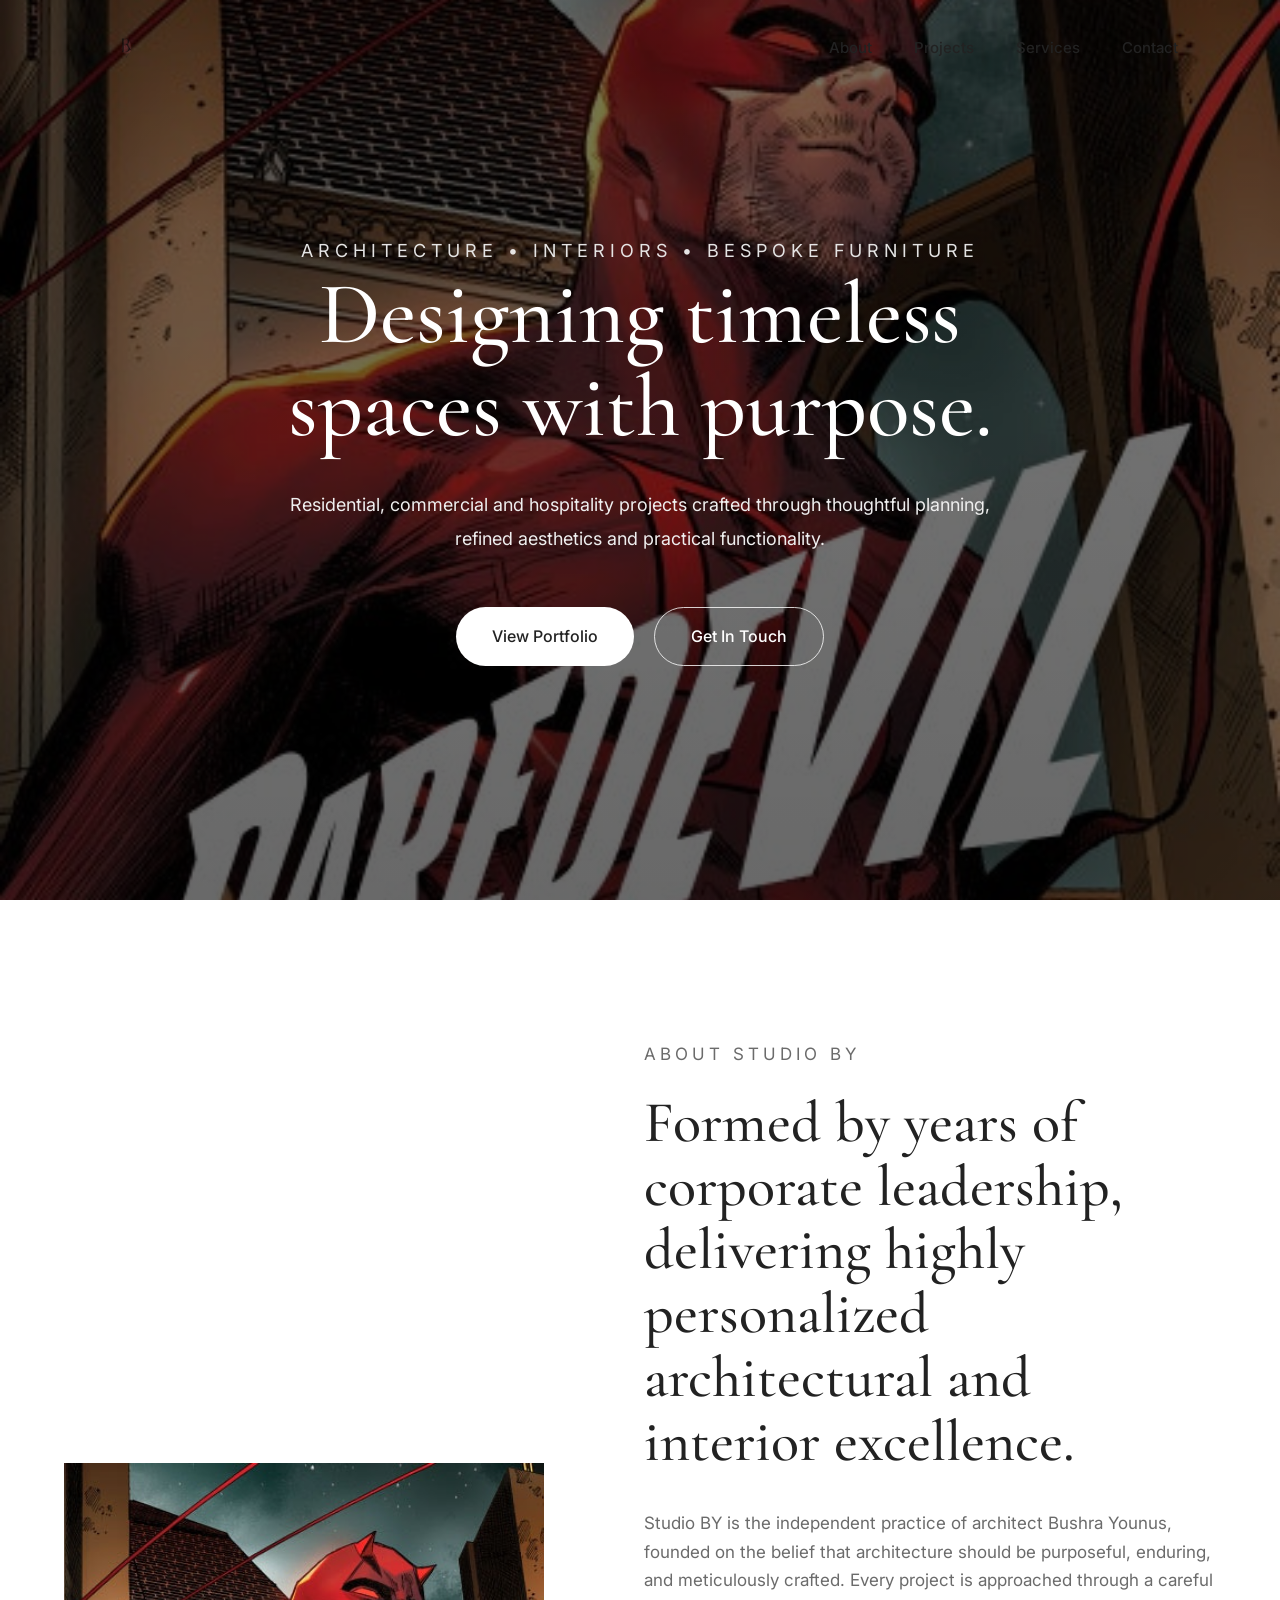
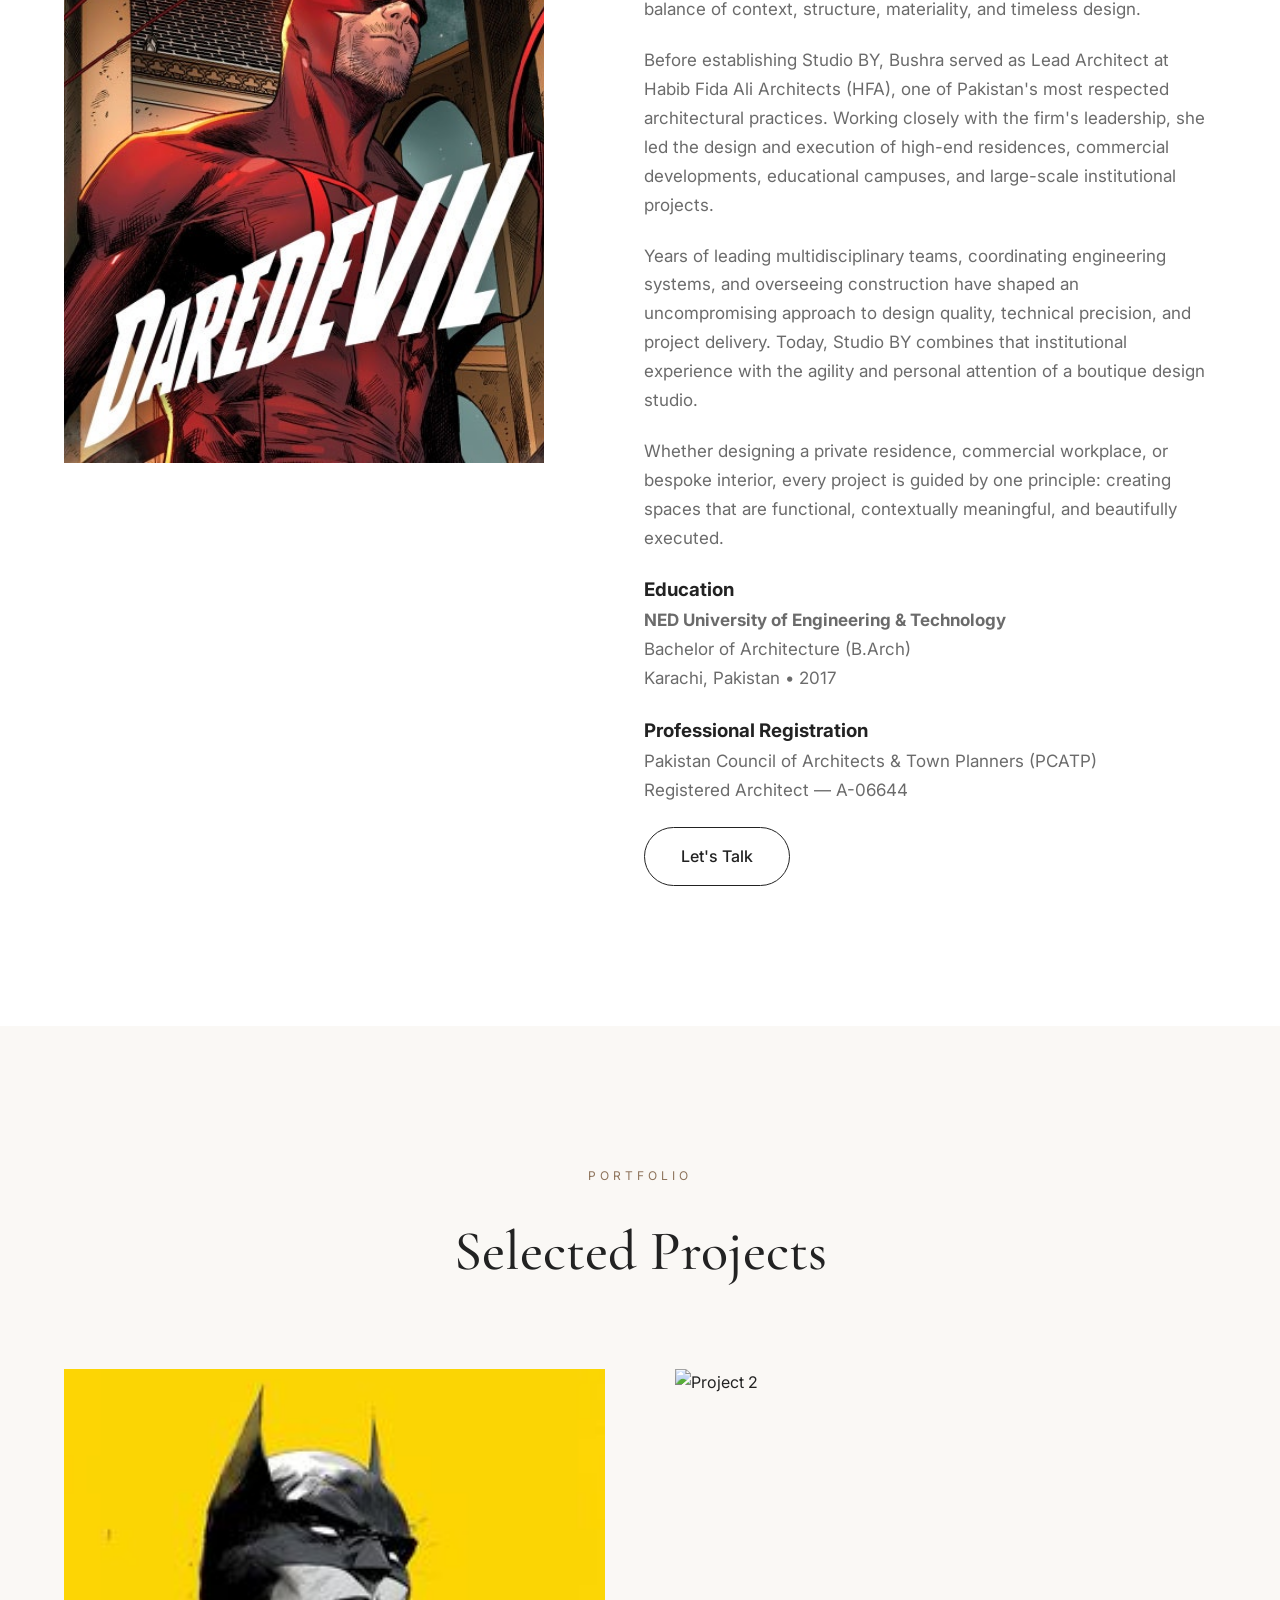
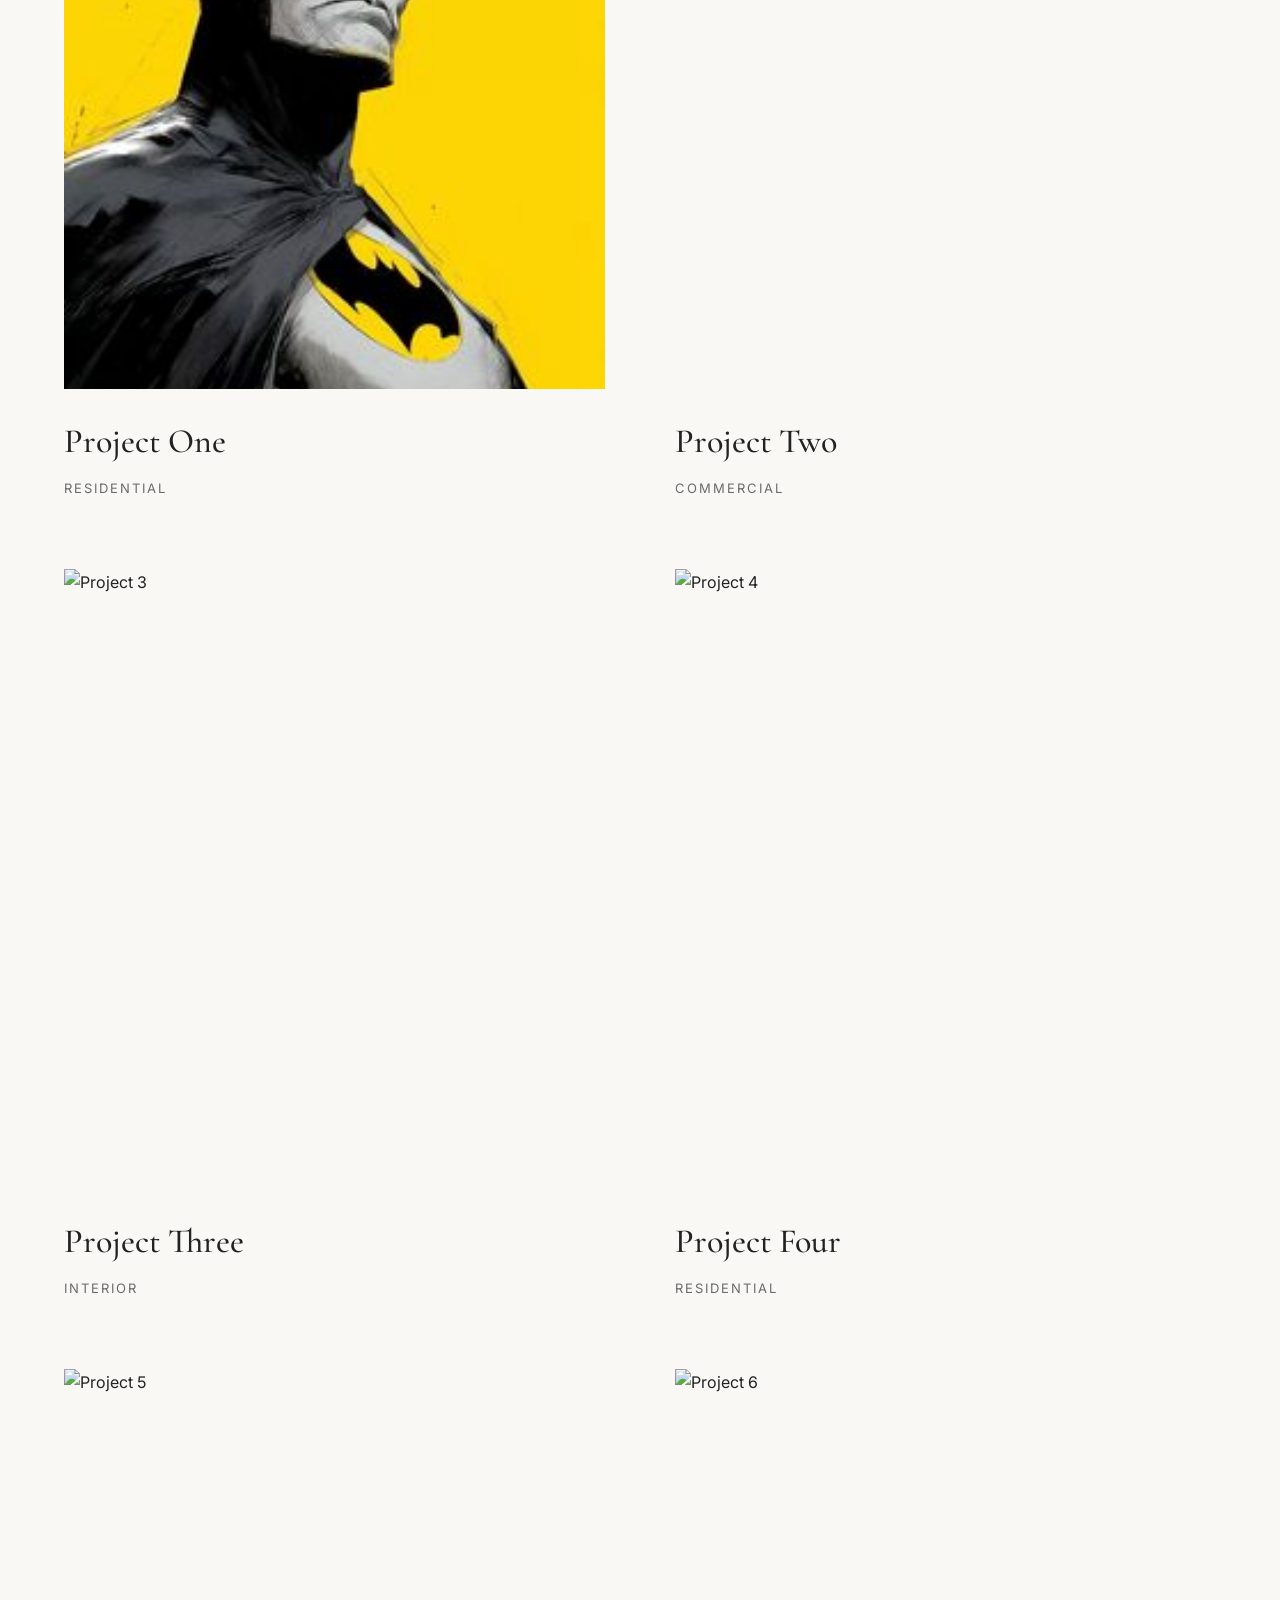
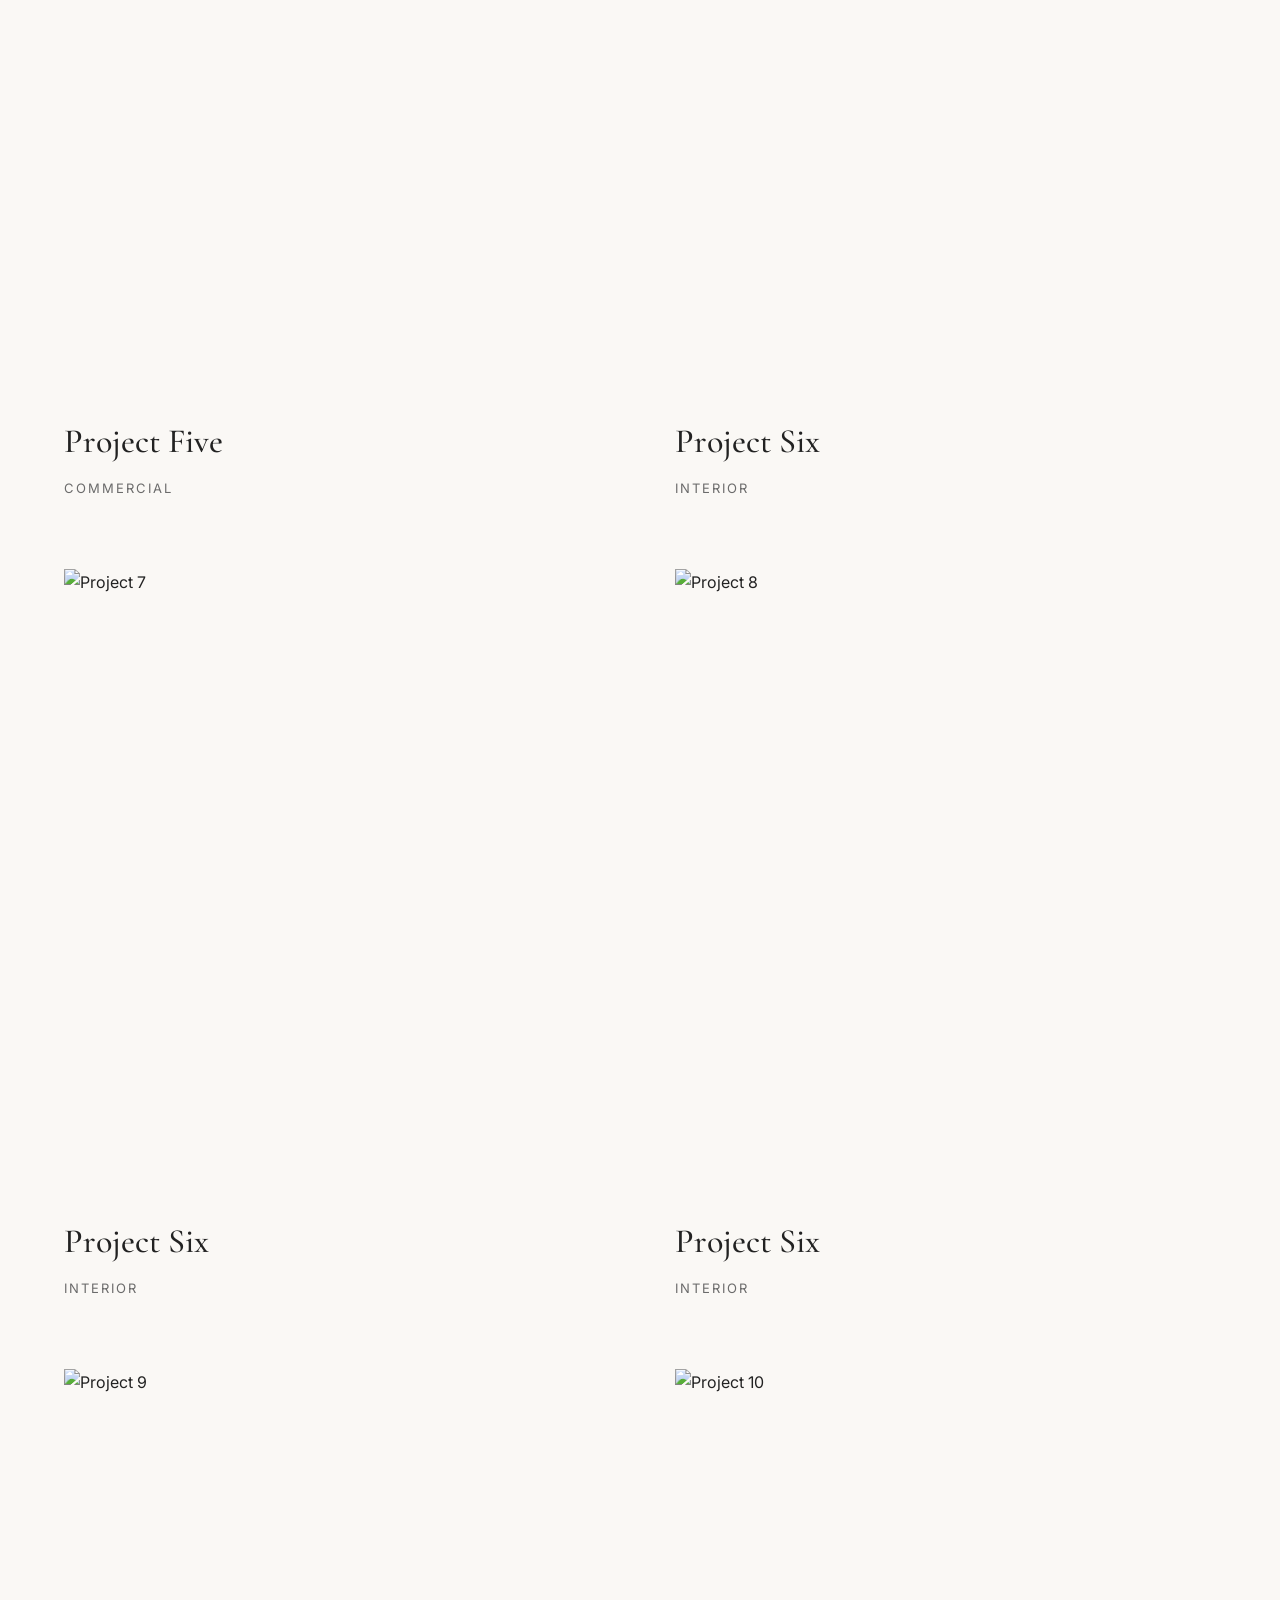
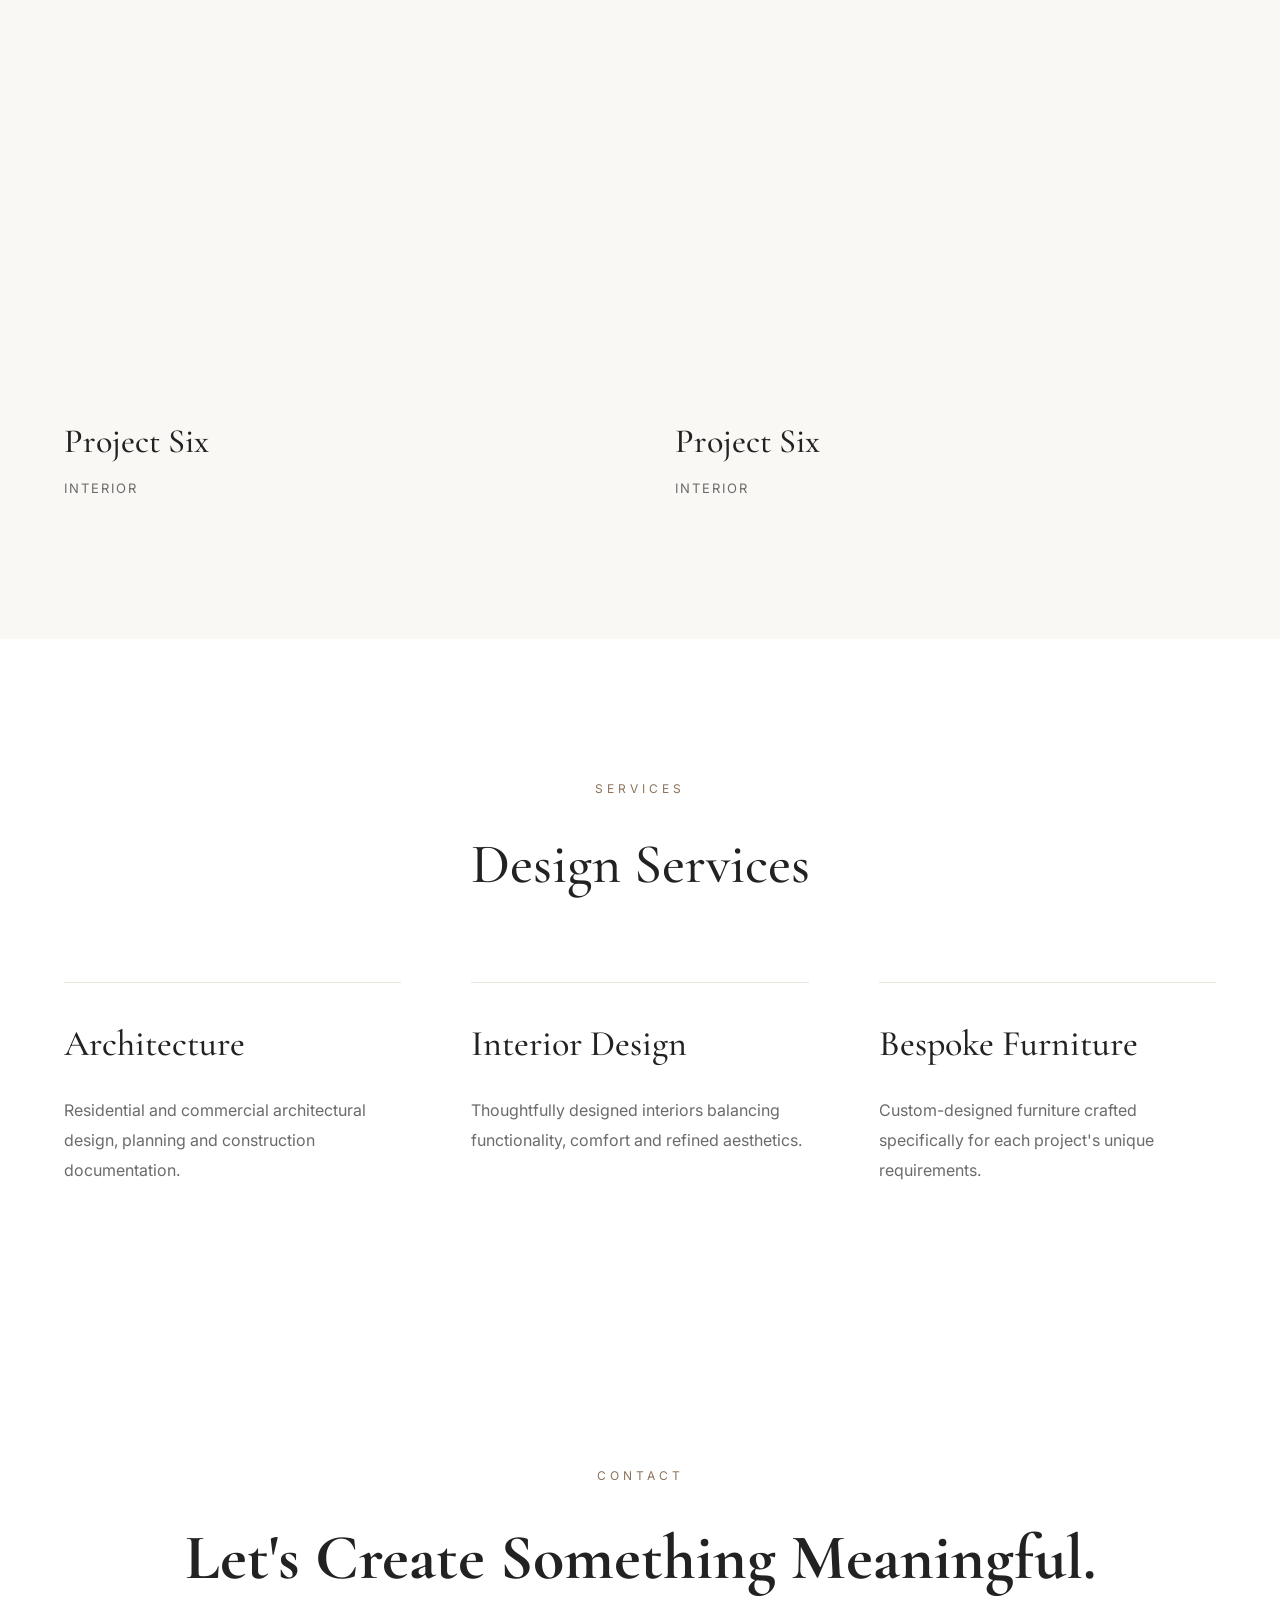
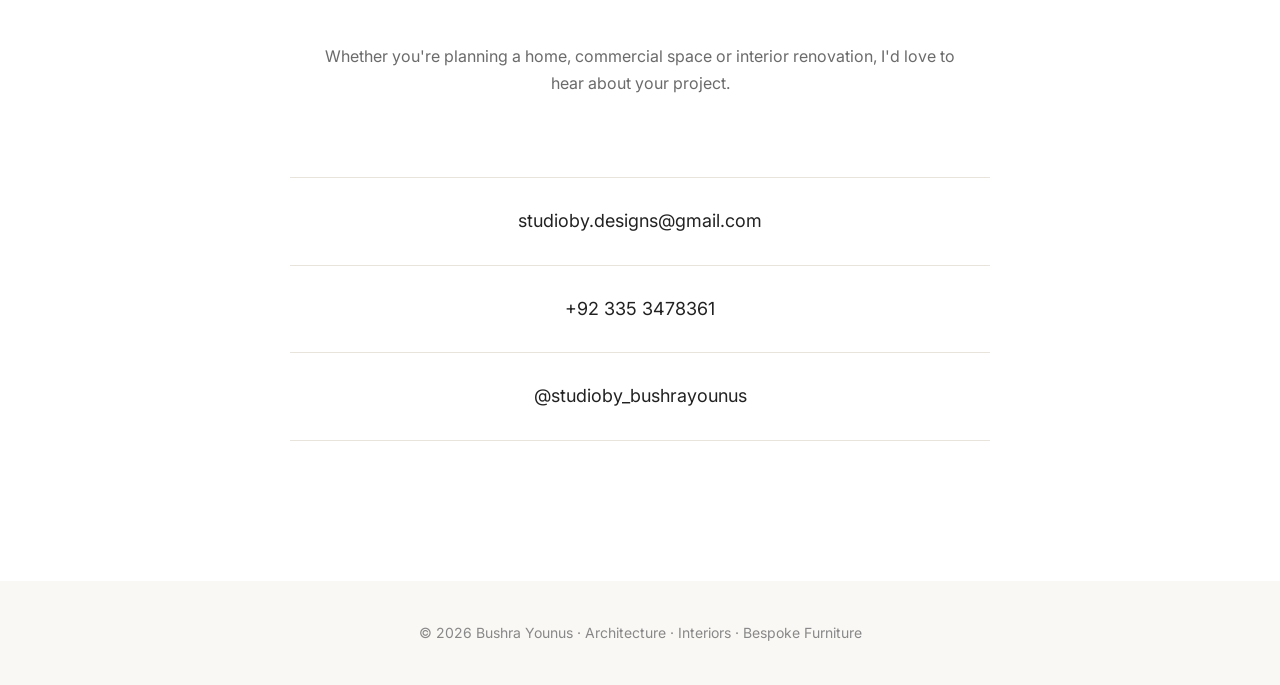
==== index.html @ 899970c9 "Update index.html" ====
<!DOCTYPE html>
<html lang="en">
<head>

    <meta charset="UTF-8">
    <meta name="viewport" content="width=device-width, initial-scale=1.0">

    <title>Bushra Younus | Architecture & Interiors</title>

    <link rel="stylesheet" href="style.css">

    <link rel="preconnect" href="https://fonts.googleapis.com">
    <link rel="preconnect" href="https://fonts.gstatic.com" crossorigin>

    <link href="https://fonts.googleapis.com/css2?family=Cormorant+Garamond:wght@400;500;600;700&family=Inter:wght@300;400;500;600&display=swap" rel="stylesheet">

</head>

<body>

<!-- ================= NAVBAR ================= -->

<header>

<nav class="navbar">

    <a href="#" class="logo">
        <img src="assets/logo/logo.png" alt="Bushra Younus Logo">
    </a>

    <ul class="nav-links">

        <li><a href="#about">About</a></li>

        <li><a href="#projects">Projects</a></li>

        <li><a href="#services">Services</a></li>

        <li><a href="#contact">Contact</a></li>

    </ul>

</nav>

</header>

<!-- ================= HERO ================= -->

<section class="hero">

    <div class="overlay"></div>

    <div class="hero-content">

        <p class="hero-subtitle">

            Architecture • Interiors • Bespoke Furniture

        </p>

        <h1>

            Designing timeless spaces with purpose.

        </h1>

        <p>

            Residential, commercial and hospitality projects
            crafted through thoughtful planning,
            refined aesthetics and practical functionality.

        </p>

        <div class="hero-buttons">

            <a href="#projects" class="btn btn-dark">
                View Portfolio
            </a>

            <a href="#contact" class="btn btn-light">
                Get In Touch
            </a>

        </div>

    </div>

</section>

<!-- ================= ABOUT ================= -->

<section class="about section" id="about">

<div class="container">

<div class="about-image">

<img src="assets/profile/bushra.jpg" alt="Bushra Younus">

</div>

<div class="about-content">

<p class="section-subtitle">
    About Studio BY
</p>

<h2>
    Formed by years of corporate leadership, delivering highly personalized architectural and interior excellence.
</h2>

<p>
    Studio BY is the independent practice of architect Bushra Younus, founded on the belief that architecture should be purposeful, enduring, and meticulously crafted. Every project is approached through a careful balance of context, structure, materiality, and timeless design.
</p>

<p>
    Before establishing Studio BY, Bushra served as Lead Architect at Habib Fida Ali Architects (HFA), one of Pakistan's most respected architectural practices. Working closely with the firm's leadership, she led the design and execution of high-end residences, commercial developments, educational campuses, and large-scale institutional projects.
</p>

<p>
    Years of leading multidisciplinary teams, coordinating engineering systems, and overseeing construction have shaped an uncompromising approach to design quality, technical precision, and project delivery. Today, Studio BY combines that institutional experience with the agility and personal attention of a boutique design studio.
</p>

<p>
    Whether designing a private residence, commercial workplace, or bespoke interior, every project is guided by one principle: creating spaces that are functional, contextually meaningful, and beautifully executed.
</p>

<div class="about-details">

    <div class="about-item">

        <h3>Education</h3>

        <p>
            <strong> NED University of Engineering & Technology </strong>
            <br> Bachelor of Architecture (B.Arch) <br>
            Karachi, Pakistan • 2017
        </p>

    </div>

    <div class="about-item">

        <h3>Professional Registration</h3>

        <p>
            Pakistan Council of Architects & Town Planners (PCATP)<br>
            Registered Architect — A-06644
        </p>

    </div>

</div>
    
<a href="#contact" class="btn btn-outline">

Let's Talk

</a>

</div>

</div>

</section>

<!-- ================= PROJECTS ================= -->

<section class="projects section" id="projects">

<div class="container">

<div class="section-heading">

<p class="section-subtitle">

Portfolio

</p>

<h2>

Selected Projects

</h2>

</div>

<div class="project-grid">

<div class="project-card" data-project="project1">

<img src="assets/projects/project1/cover.jpg" alt="Project 1">

<div class="project-info">

<h3>Project One</h3>

<p>Residential</p>

</div>

</div>

<div class="project-card" data-project="project2">

<img src="assets/projects/project2/cover.jpg" alt="Project 2">

<div class="project-info">

<h3>Project Two</h3>

<p>Commercial</p>

</div>

</div>

<div class="project-card" data-project="project3">


<img src="assets/projects/project3/cover.jpg" alt="Project 3">

<div class="project-info">

<h3>Project Three</h3>

<p>Interior</p>

</div>

</div>

<div class="project-card" data-project="project4">


<img src="assets/projects/project4/cover.jpg" alt="Project 4">

<div class="project-info">

<h3>Project Four</h3>

<p>Residential</p>

</div>

</div>

<div class="project-card" data-project="project5">


<img src="assets/projects/project5/cover.jpg" alt="Project 5">

<div class="project-info">

<h3>Project Five</h3>

<p>Commercial</p>

</div>

</div>

<div class="project-card" data-project="project6">


<img src="assets/projects/project6/cover.jpg" alt="Project 6">

<div class="project-info">

<h3>Project Six</h3>

<p>Interior</p>

</div>

</div>
    
 <div class="project-card" data-project="project7">


<img src="assets/projects/project6/cover.jpg" alt="Project 7">

<div class="project-info">

<h3>Project Six</h3>

<p>Interior</p>

</div>

</div>

 <div class="project-card" data-project="project8">


<img src="assets/projects/project6/cover.jpg" alt="Project 8">

<div class="project-info">

<h3>Project Six</h3>

<p>Interior</p>

</div>

</div>
    
     <div class="project-card" data-project="project9">


<img src="assets/projects/project6/cover.jpg" alt="Project 9">

<div class="project-info">

<h3>Project Six</h3>

<p>Interior</p>

</div>

</div>
    
     <div class="project-card" data-project="project10">


<img src="assets/projects/project6/cover.jpg" alt="Project 10">

<div class="project-info">

<h3>Project Six</h3>

<p>Interior</p>

</div>

</div>
    

</div>

</div>

</section>

<!-- ================= SERVICES ================= -->

<section class="services section" id="services">

<div class="container">

<div class="section-heading">

<p class="section-subtitle">

Services

</p>

<h2>

Design Services

</h2>

</div>

<div class="services-grid">

<div class="service-card">

<h3>

Architecture

</h3>

<p>

Residential and commercial architectural design,
planning and construction documentation.

</p>

</div>

<div class="service-card">

<h3>

Interior Design

</h3>

<p>

Thoughtfully designed interiors balancing
functionality, comfort and refined aesthetics.

</p>

</div>

<div class="service-card">

<h3>

Bespoke Furniture

</h3>

<p>

Custom-designed furniture crafted specifically
for each project's unique requirements.

</p>

</div>

</div>

</div>

</section>

<!-- ================= CONTACT ================= -->

<section class="contact section" id="contact">

<div class="container">

<p class="section-subtitle">

Contact

</p>

<h2>

Let's Create Something Meaningful.

</h2>

<p class="contact-text">

Whether you're planning a home,
commercial space or interior renovation,
I'd love to hear about your project.

</p>

<div class="contact-links">

<a href="mailto:studioby.designs@gmail.com">

studioby.designs@gmail.com

</a>

<a href="tel:+923353478361">

+92 335 3478361

</a>

<a href="https://www.instagram.com/studioby_bushrayounus/" target="_blank">

@studioby_bushrayounus

</a>

</div>

</div>

</section>

<footer>

<div class="container">

<p>

© 2026 Bushra Younus · Architecture · Interiors · Bespoke Furniture

</p>

</div>

</footer>
    <!-- ================= GALLERY ================= -->

<div id="gallery" class="gallery">

    <span class="gallery-close">&times;</span>

    <img id="gallery-image" src="" alt="Project Image">

    <button id="prev-btn">&#10094;</button>

    <button id="next-btn">&#10095;</button>

</div>

<script src="script.js"></script>

</body>

</html>
---- style.css ----
/* ===========================
   BUSHRA YOUNUS ARCHITECTURE
   =========================== */

:root{

    --bg:#FAF8F5;
    --white:#ffffff;
    --text:#222222;
    --muted:#6B6B6B;
    --accent:#8D735B;
    --border:#E8E3DB;

    --shadow:0 25px 60px rgba(0,0,0,.06);

}

*{
    margin:0;
    padding:0;
    box-sizing:border-box;
}

html{
    scroll-behavior:smooth;
}

body{

    font-family:'Inter',sans-serif;

    background:var(--bg);

    color:var(--text);

    overflow-x:hidden;

    line-height:1.7;

}

img{

    display:block;

    width:100%;

}

a{

    text-decoration:none;

    color:inherit;

}

.container{

    width:min(1200px,90%);

    margin:auto;

}

.section{

    padding:140px 0;

}

.section-subtitle{

    text-transform:uppercase;

    letter-spacing:4px;

    font-size:12px;

    color:var(--accent);

    margin-bottom:18px;

}

.section-heading{

    text-align:center;

    margin-bottom:70px;

}

.section-heading h2{

    font-family:'Cormorant Garamond',serif;

    font-size:56px;

    font-weight:500;

}


/* ================= NAVBAR ================= */

.navbar{

    position:fixed;

    top:0;
    left:0;

    width:100%;

    padding:22px 8%;

    display:flex;

    justify-content:space-between;

    align-items:center;

    z-index:999;

    transition:.35s;

}

.navbar.scrolled{

    background:rgba(255,255,255,.94);

    backdrop-filter:blur(14px);

    box-shadow:0 8px 35px rgba(0,0,0,.08);

}

.logo img{

    height:52px;

    width:auto;

}

.nav-links{

    display:flex;

    gap:42px;

    list-style:none;

}

.nav-links a{

    font-size:15px;

    font-weight:500;

    position:relative;

    transition:.3s;

}

.nav-links a::after{

    content:"";

    position:absolute;

    left:0;
    bottom:-8px;

    width:0;

    height:1px;

    background:var(--accent);

    transition:.3s;

}

.nav-links a:hover{

    color:var(--accent);

}

.nav-links a:hover::after{

    width:100%;

}


/* ================= HERO ================= */

.hero{

    height:100vh;

    position:relative;

    display:flex;

    justify-content:center;

    align-items:center;

    text-align:center;

    overflow:hidden;

    background:url("assets/hero/hero.jpg") center center/cover;

}

.hero::before{

    content:"";

    position:absolute;

    inset:0;

    background:rgba(0,0,0,.45);

}

.hero::after{

    content:"";

    position:absolute;

    inset:0;

    background:linear-gradient(to top,
    rgba(0,0,0,.25),
    rgba(0,0,0,.15));

}

.hero-content{

    position:relative;

    z-index:2;

    color:white;

    max-width:900px;

    padding:20px;

}

.hero-subtitle{

    text-transform:uppercase;

    letter-spacing:5px;

    font-size:14px;

    margin-bottom:26px;

    opacity:.95;

}

.hero h1{

    font-family:'Cormorant Garamond',serif;

    font-size:88px;

    line-height:1.05;

    font-weight:500;

    margin-bottom:35px;

}

.hero p{

    max-width:720px;

    margin:auto;

    font-size:18px;

    line-height:1.9;

    color:#efefef;

}

.hero-buttons{

    display:flex;

    justify-content:center;

    gap:20px;

    margin-top:50px;

}


/* ================= BUTTONS  ================= */

.btn{

    display:inline-flex;

    align-items:center;

    justify-content:center;

    padding:15px 36px;

    border-radius:50px;

    font-weight:500;

    transition:.35s;

}

.btn-dark{

    background:white;

    color:#222;

}

.btn-dark:hover{

    transform:translateY(-4px);

    box-shadow:var(--shadow);

}

.btn-light{

    border:1px solid rgba(255,255,255,.8);

    color:white;

}

.btn-light:hover{

    background:white;

    color:#222;

}

.btn-outline{

    border:1px solid var(--text);

    color:var(--text);

    width:max-content;

}

.btn-outline:hover{

    background:var(--text);

    color:white;

}
/*================ ABOUT ================*/

.about{

    background:#fff;

}

.about .container{

    display:grid;

    grid-template-columns:480px 1fr;

    gap:100px;

    align-items:center;

}

.about-image{

    overflow:hidden;

}

.about-image img{

    width:100%;

    aspect-ratio:4/5;

    object-fit:cover;

}

.about-content{

    max-width:620px;

}

.about-content h2{

    font-family:"Cormorant Garamond",serif;

    font-size:58px;

    font-weight:500;

    line-height:1.1;

    margin-bottom:35px;

}

.about-content p{

    color:var(--muted);

    margin-bottom:22px;

    font-size:17px;

}
/*================ PROJECTS ================*/

.projects{

    background:var(--bg);

}

.project-grid{

    display:grid;

    grid-template-columns:repeat(2,1fr);

    gap:70px;

}

.project-card{

    cursor:pointer;

}

.project-card img{

    width:100%;

    height:620px;

    object-fit:cover;

    transition:.6s;

}

.project-info{

    padding-top:24px;

}

.project-info h3{

    font-family:"Cormorant Garamond",serif;

    font-size:34px;

    font-weight:500;

    margin-bottom:6px;

}

.project-info p{

    color:var(--muted);

    letter-spacing:2px;

    text-transform:uppercase;

    font-size:13px;

}

.project-card:hover img{

    transform:scale(1.03);

}
/*================ SERVICES ================*/

.services{

    background:white;

}

.services-grid{

    display:grid;

    grid-template-columns:repeat(3,1fr);

    gap:70px;

}

.service-card{

    border-top:1px solid var(--border);

    padding-top:30px;

}

.service-card h3{

    font-family:"Cormorant Garamond",serif;

    font-size:36px;

    margin-bottom:20px;

    font-weight:500;

}

.service-card p{

    color:var(--muted);

    line-height:1.9;

}
/*================ CONTACT ================*/

.contact{

    background:#fff;

    text-align:center;

}

.contact h2{

    font-family:"Cormorant Garamond",serif;

    font-size:64px;

    margin-bottom:30px;

}

.contact-text{

    width:min(650px,90%);

    margin:0 auto 80px;

    color:var(--muted);

}

.contact-links{

    width:min(700px,90%);

    margin:auto;

}

.contact-links a{

    display:block;

    padding:28px 0;

    border-top:1px solid var(--border);

    font-size:18px;

    transition:.3s;

}

.contact-links a:last-child{

    border-bottom:1px solid var(--border);

}

.contact-links a:hover{

    color:var(--accent);

}
footer{

    background:var(--bg);

    padding:40px 0;

    text-align:center;

    color:#888;

    font-size:14px;

}
@media(max-width:900px){

.hero h1{

font-size:54px;

}

.about .container{

grid-template-columns:1fr;

gap:60px;

}

.project-grid{

grid-template-columns:1fr;

gap:50px;

}

.project-card img{

height:420px;

}

.services-grid{

grid-template-columns:1fr;

}

.nav-links{

gap:20px;

}

.contact h2{

font-size:46px;

}

.section{

padding:90px 0;

}

}
/*================ GALLERY ================*/

.gallery{

    position:fixed;

    inset:0;

    background:rgba(10,10,10,.95);

    display:none;

    justify-content:center;

    align-items:center;

    z-index:5000;

}

.gallery.active{

    display:flex;

}

.gallery img{

    max-width:90%;

    max-height:88vh;

    object-fit:contain;

    box-shadow:0 20px 60px rgba(0,0,0,.5);

}

.gallery-close{

    position:absolute;

    top:35px;

    right:45px;

    color:white;

    font-size:42px;

    cursor:pointer;

}

#prev-btn,
#next-btn{

    position:absolute;

    top:50%;

    transform:translateY(-50%);

    border:none;

    background:none;

    color:white;

    font-size:55px;

    cursor:pointer;

    padding:20px;

}

#prev-btn{

    left:35px;

}

#next-btn{

    right:35px;

}
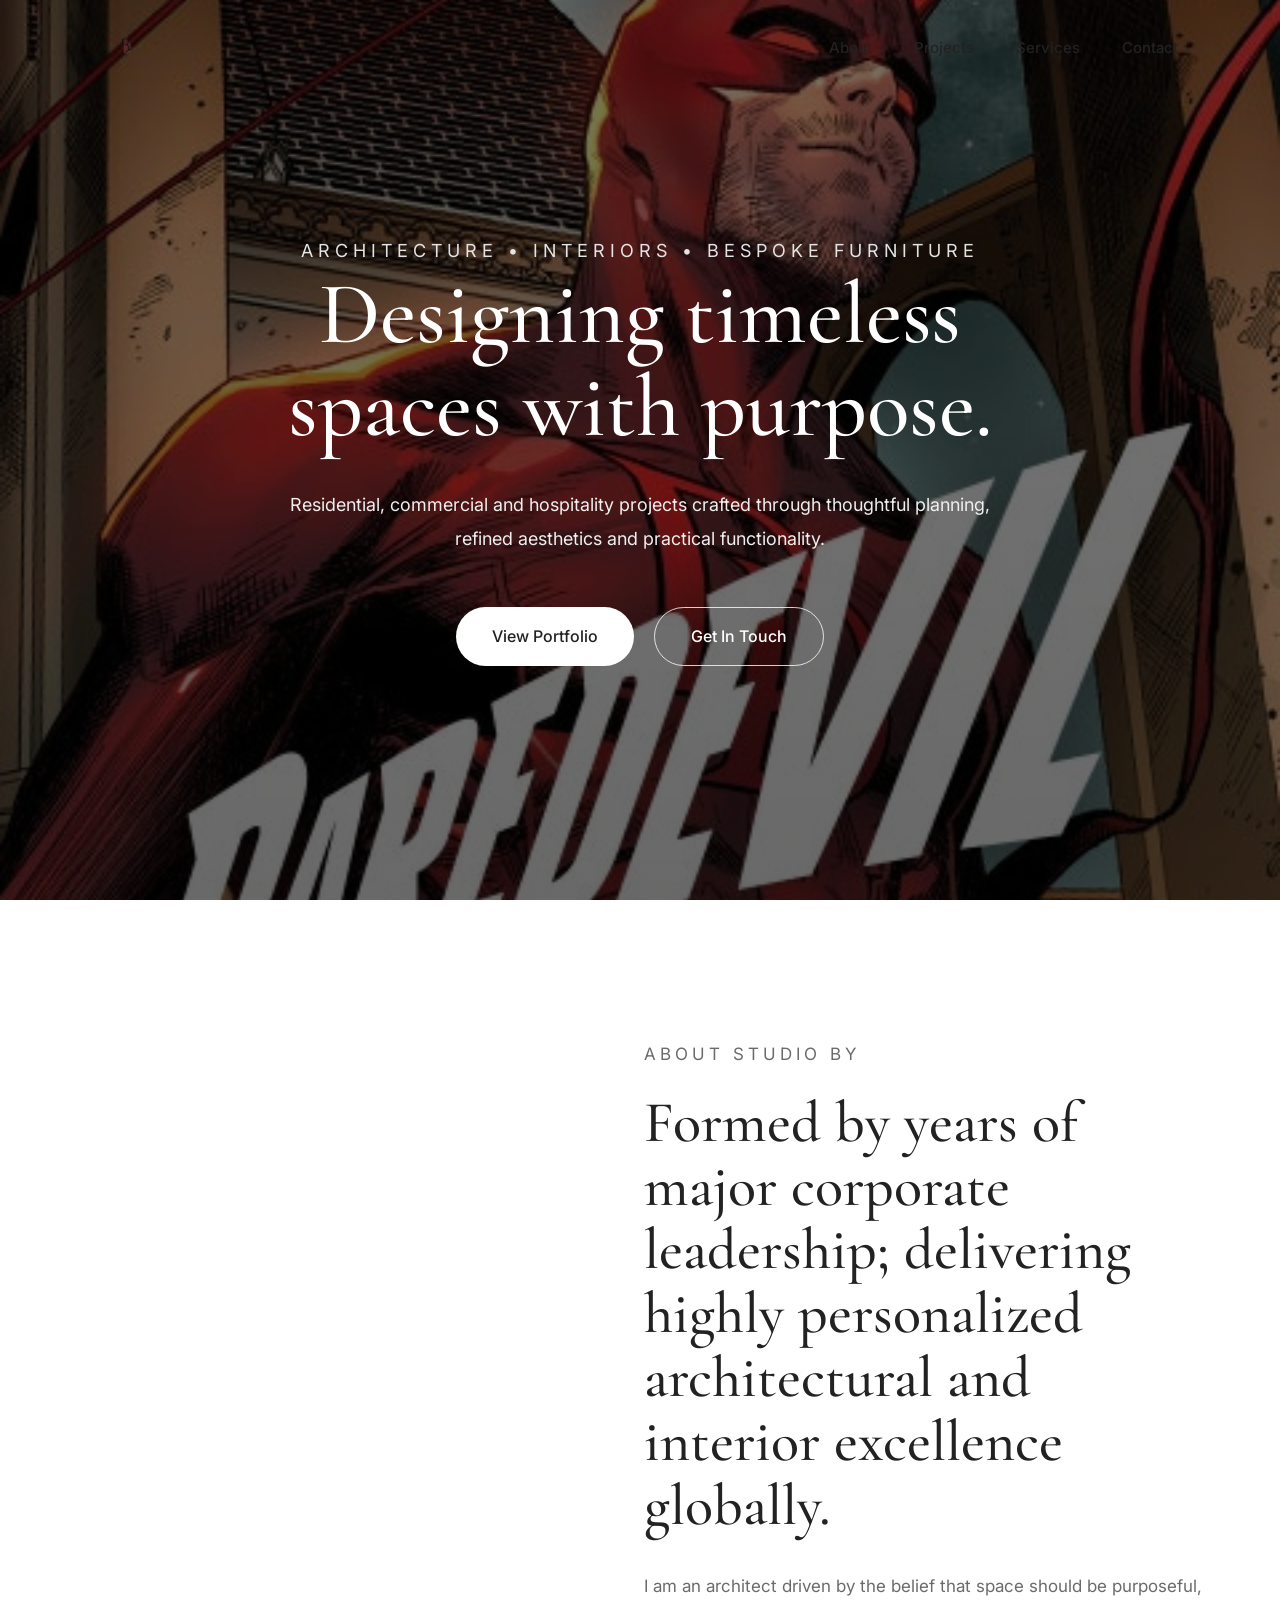
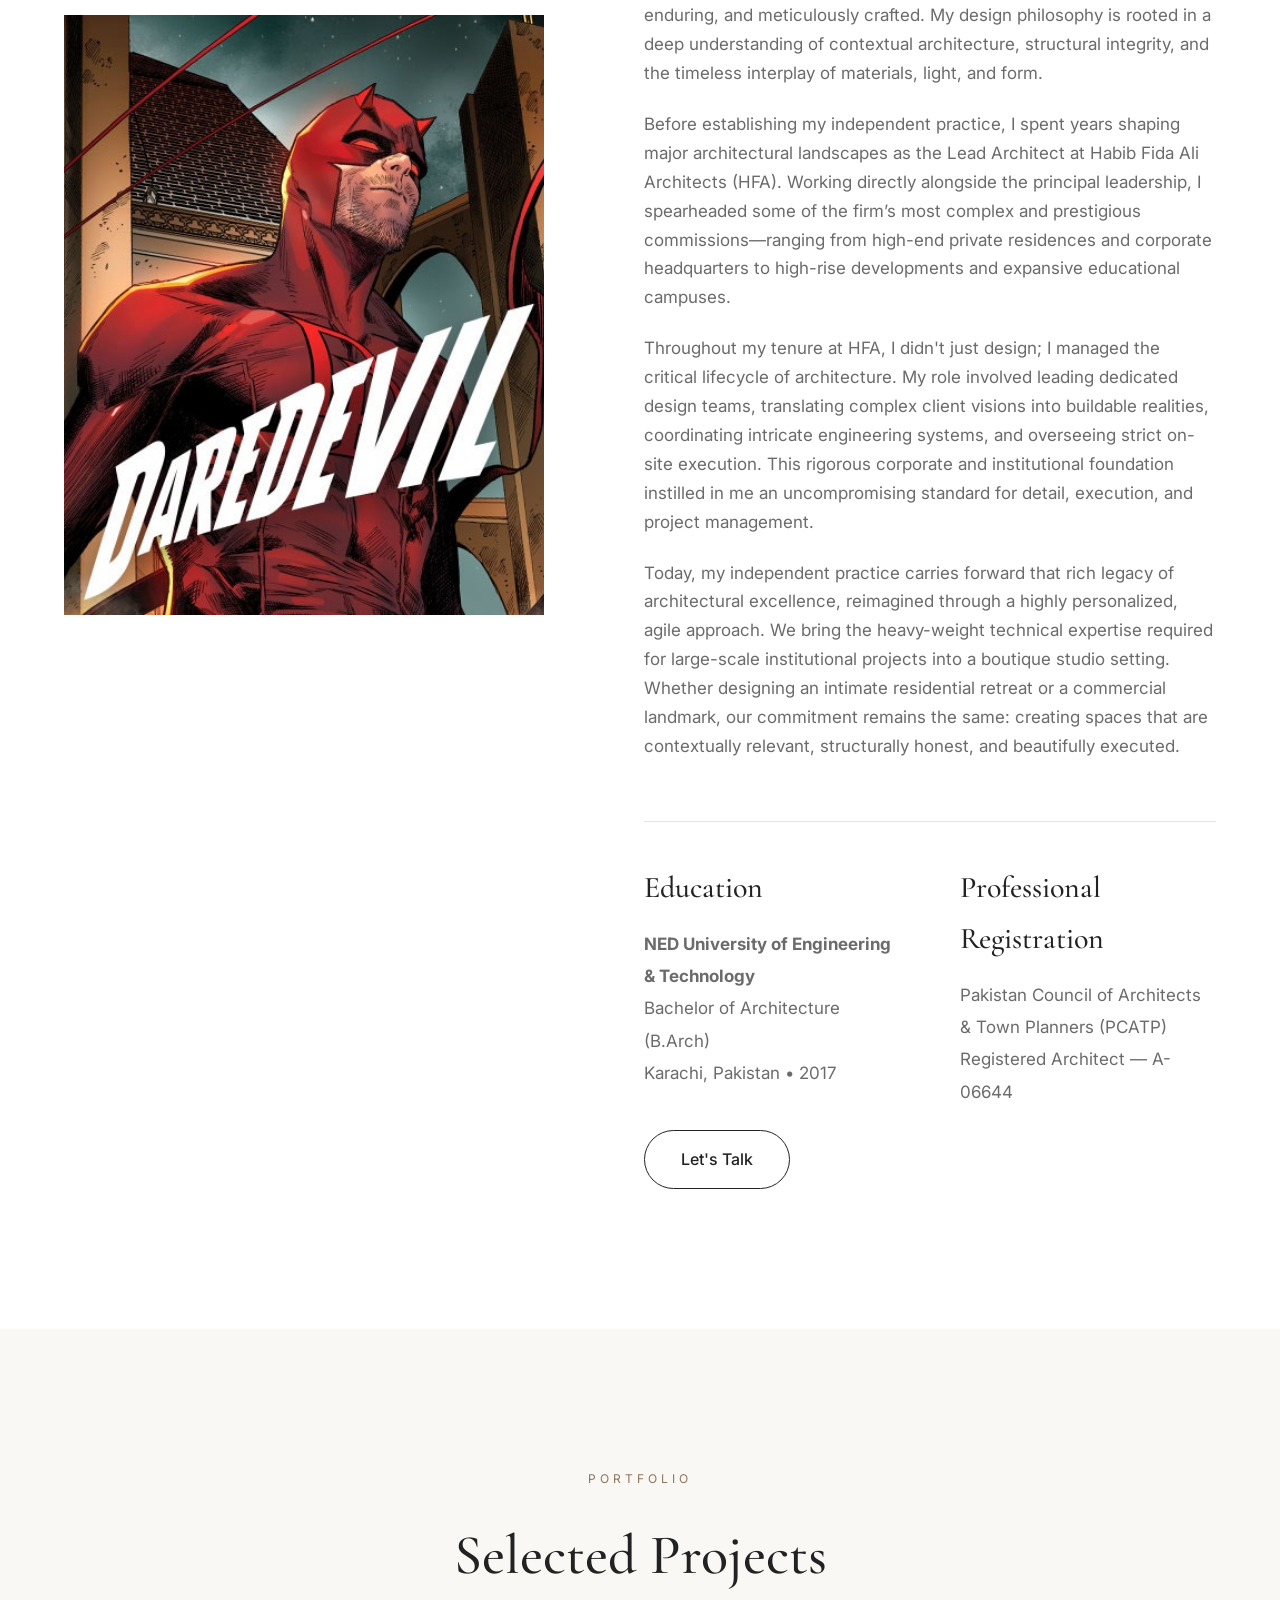
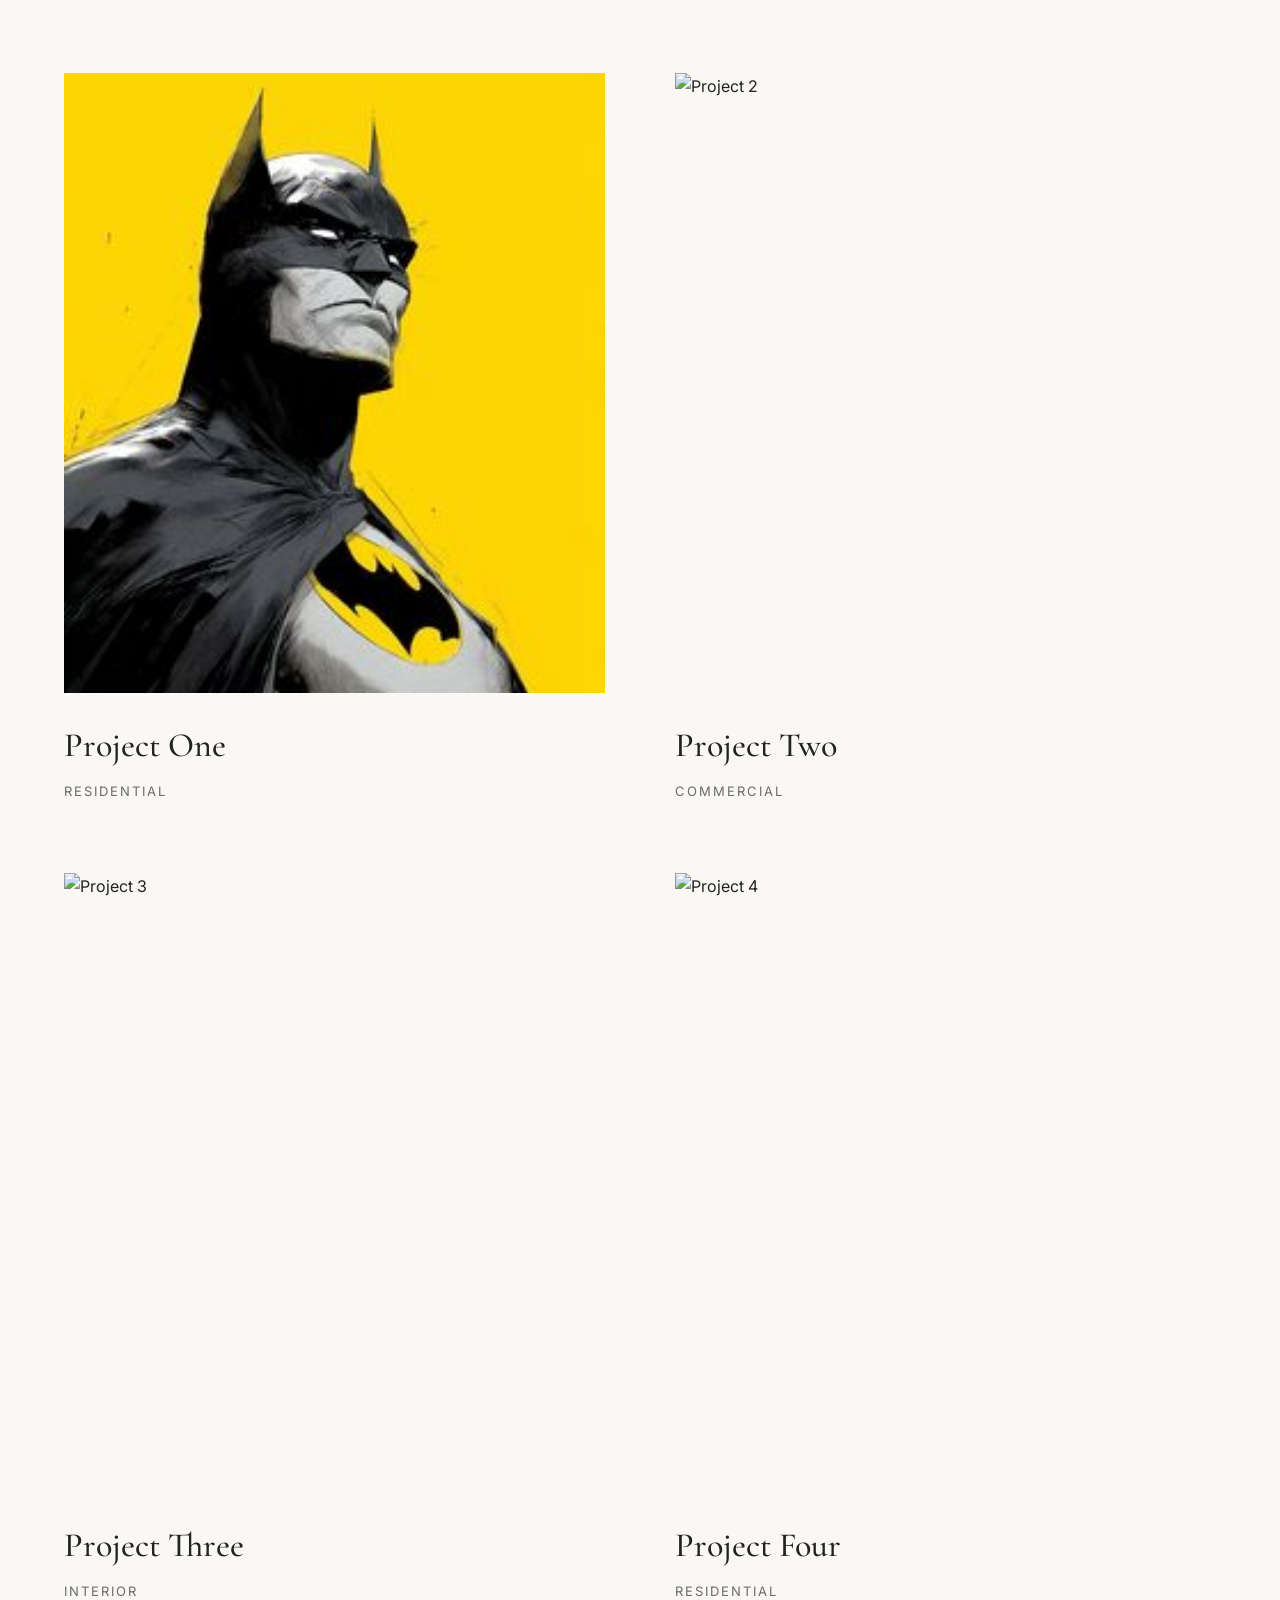
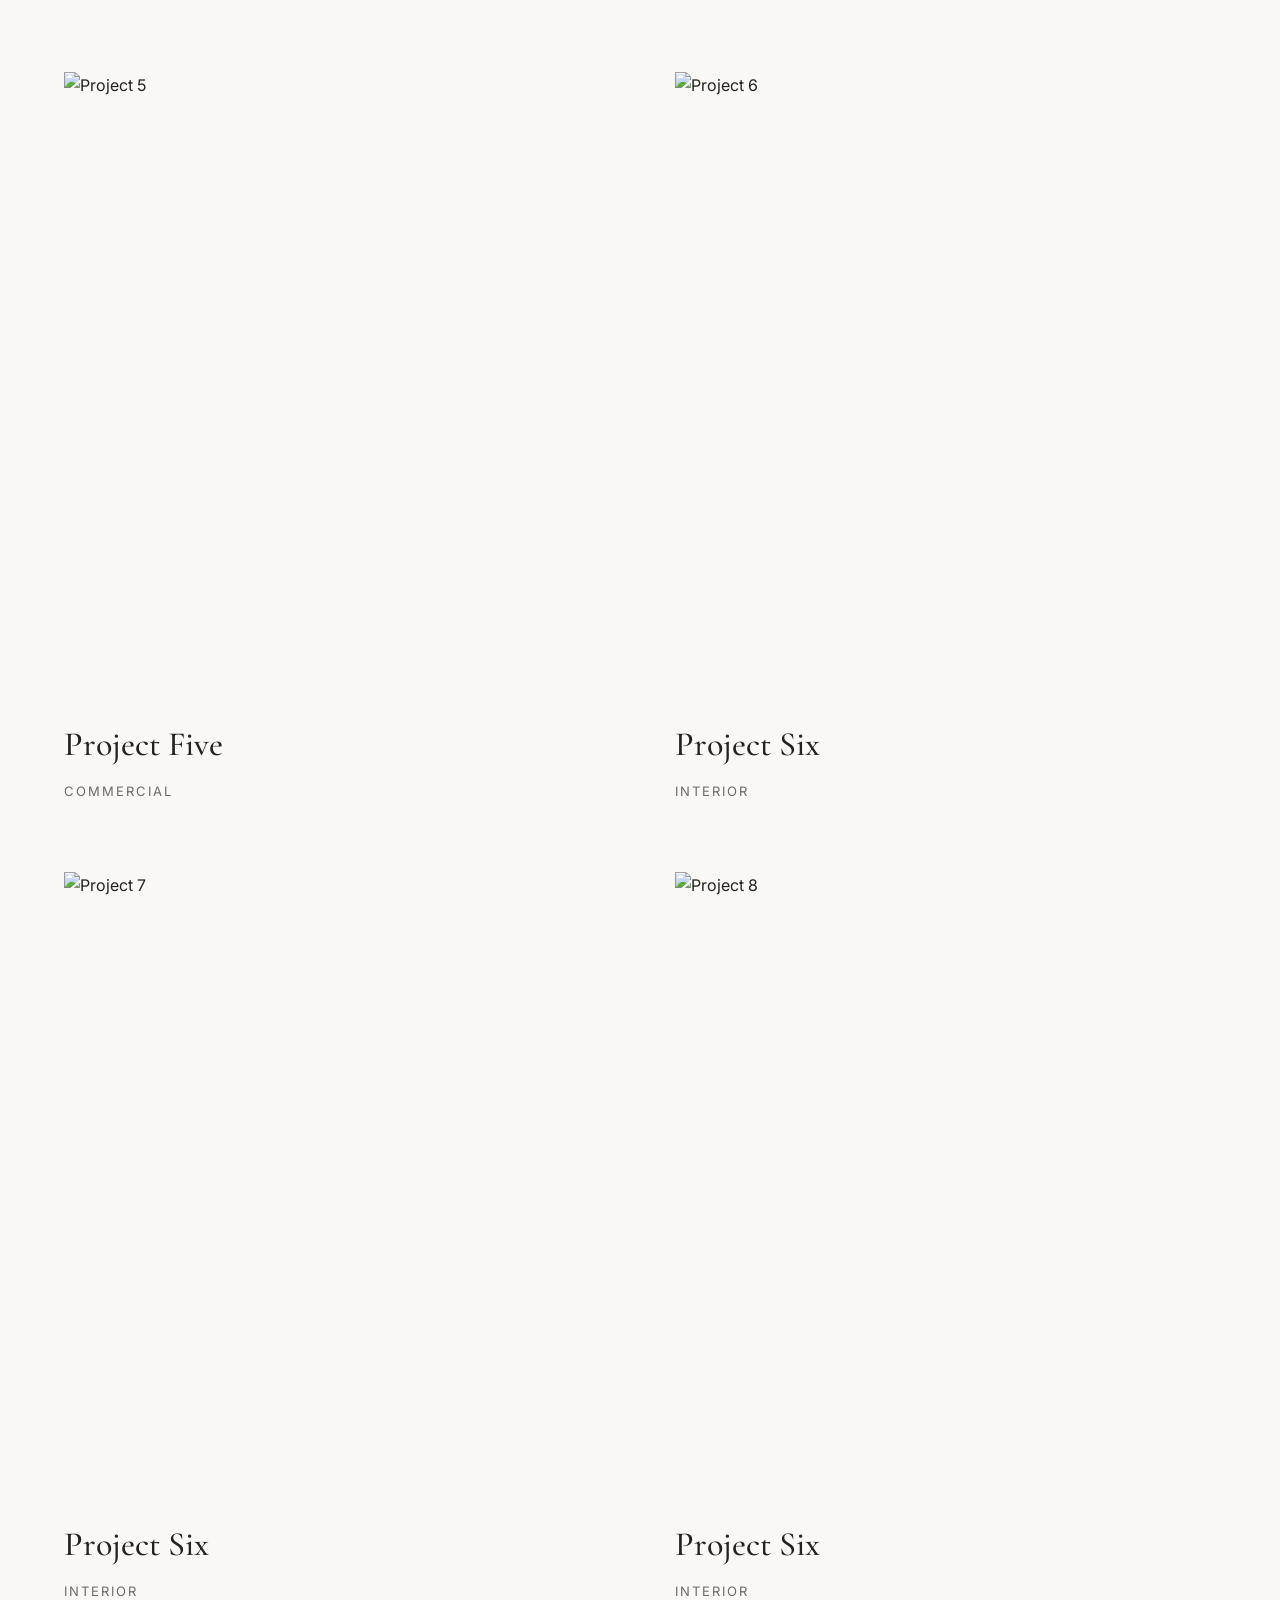
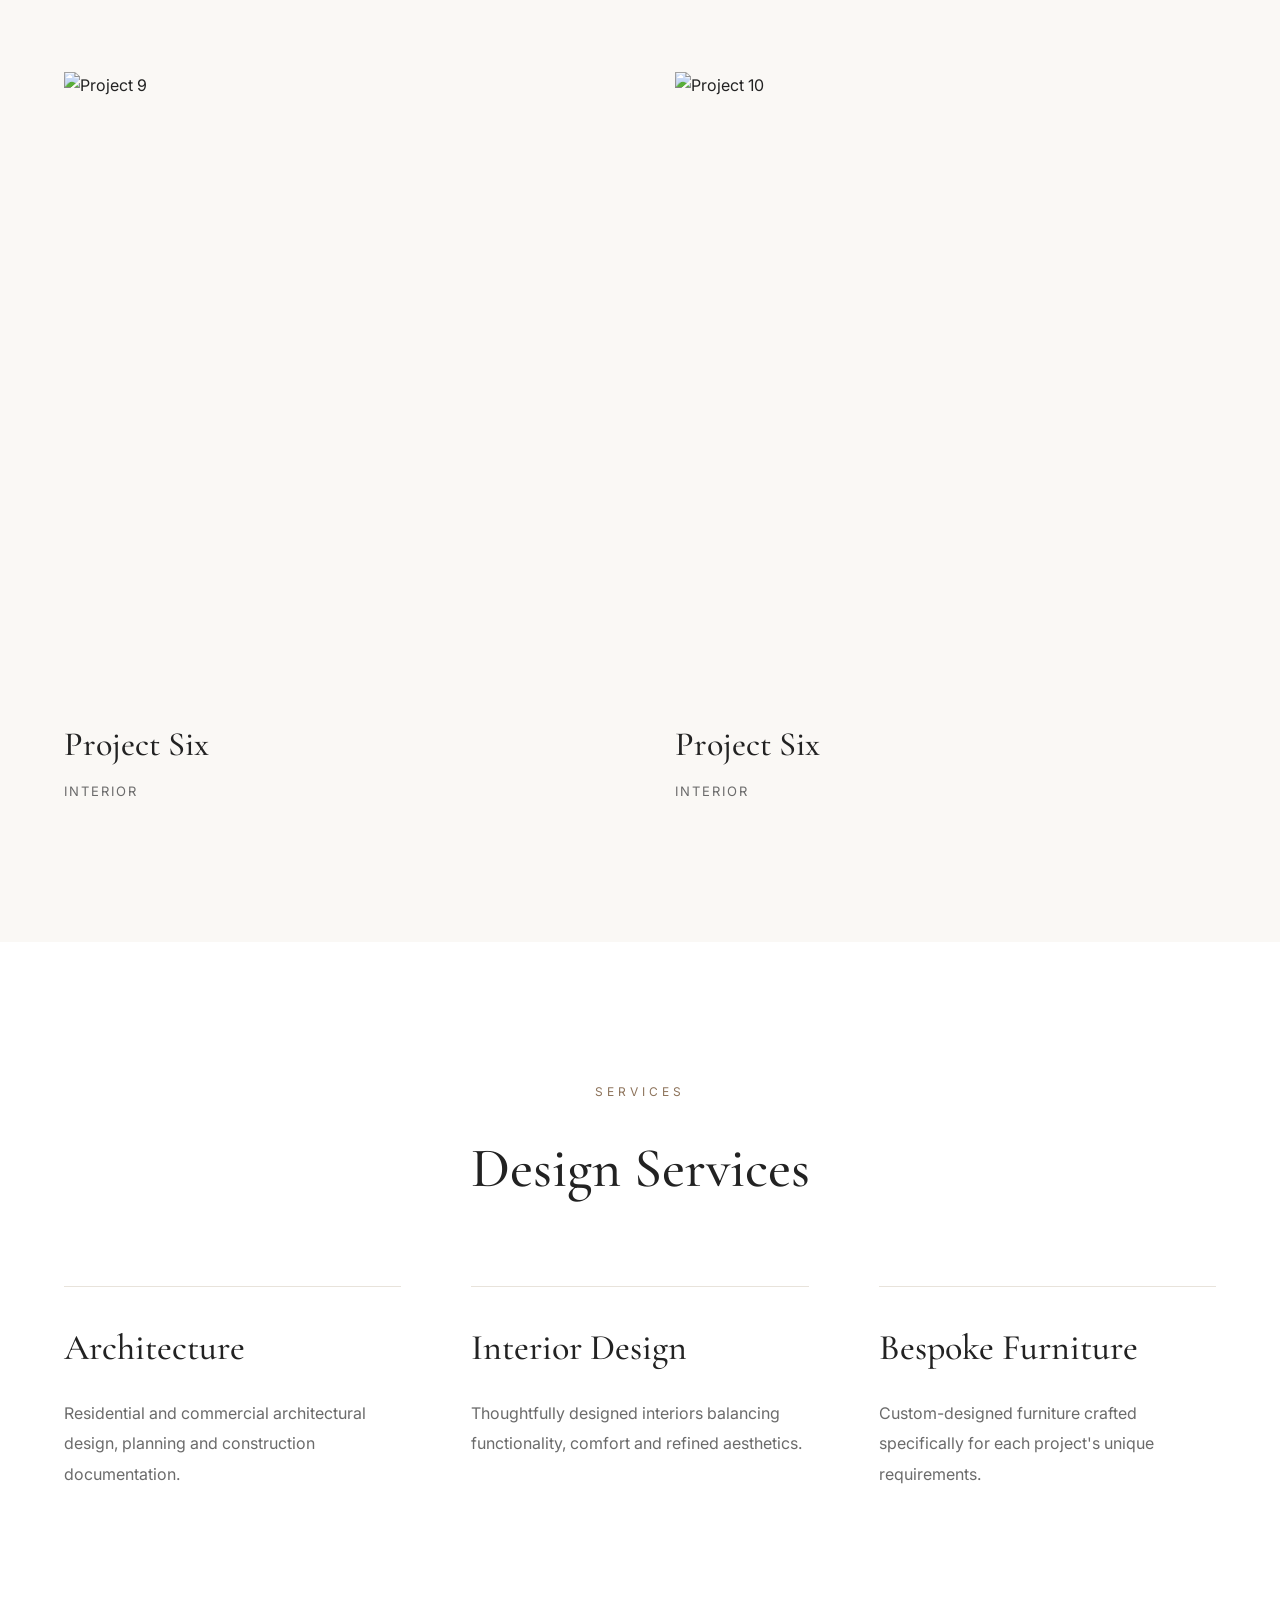
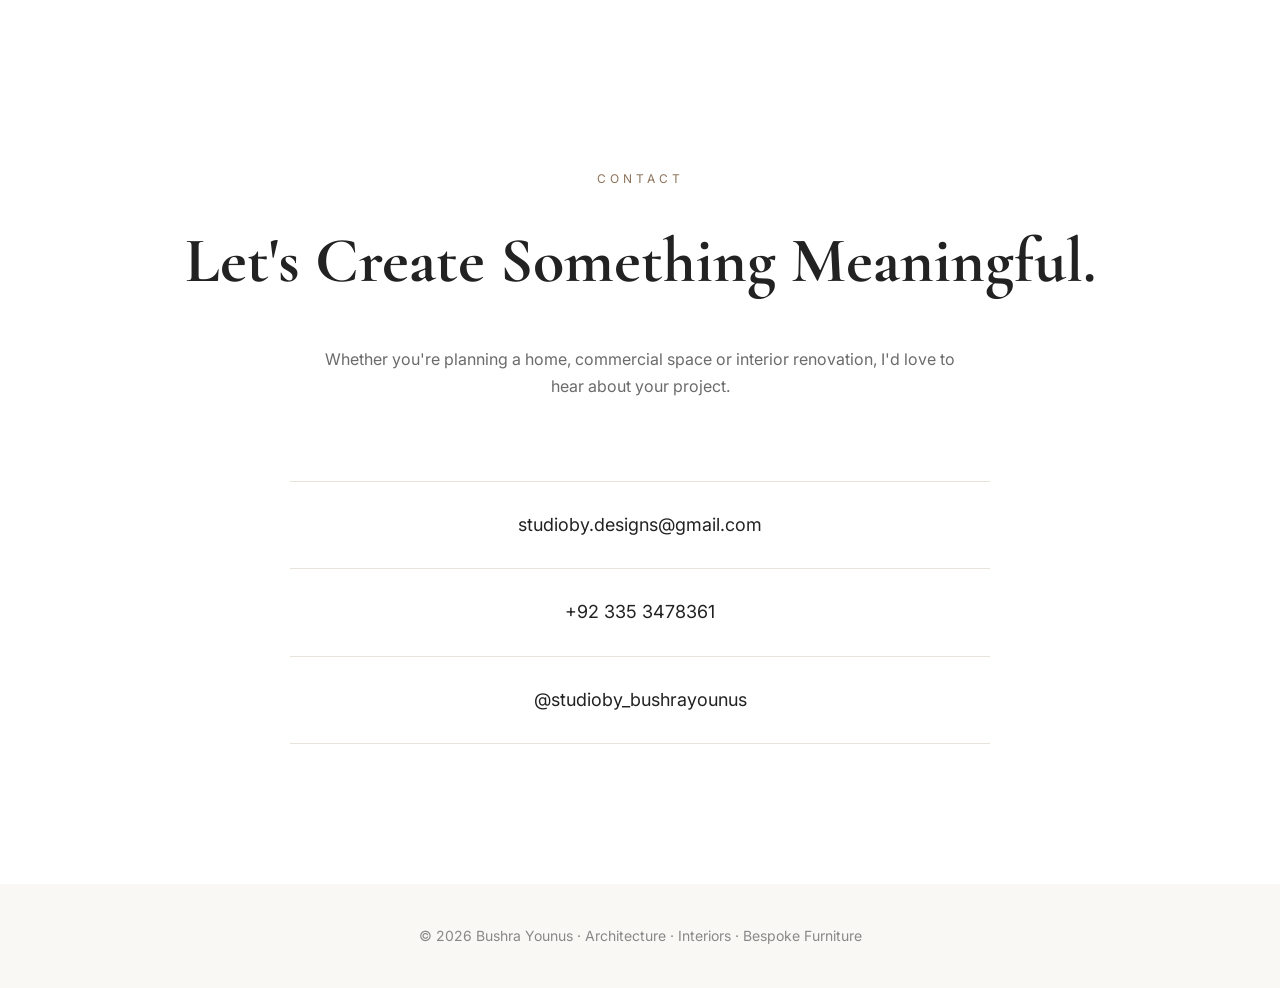
==== commit b35c4fc7: "Update index.html" ====
--- a/index.html
+++ b/index.html
@@ -107,24 +107,20 @@
 </p>
 
 <h2>
-    Formed by years of corporate leadership, delivering highly personalized architectural and interior excellence.
+Formed by years of major corporate leadership; delivering highly personalized architectural and interior excellence globally.
 </h2>
 
 <p>
-    Studio BY is the independent practice of architect Bushra Younus, founded on the belief that architecture should be purposeful, enduring, and meticulously crafted. Every project is approached through a careful balance of context, structure, materiality, and timeless design.
-</p>
-
-<p>
-    Before establishing Studio BY, Bushra served as Lead Architect at Habib Fida Ali Architects (HFA), one of Pakistan's most respected architectural practices. Working closely with the firm's leadership, she led the design and execution of high-end residences, commercial developments, educational campuses, and large-scale institutional projects.
-</p>
-
-<p>
-    Years of leading multidisciplinary teams, coordinating engineering systems, and overseeing construction have shaped an uncompromising approach to design quality, technical precision, and project delivery. Today, Studio BY combines that institutional experience with the agility and personal attention of a boutique design studio.
-</p>
-
-<p>
-    Whether designing a private residence, commercial workplace, or bespoke interior, every project is guided by one principle: creating spaces that are functional, contextually meaningful, and beautifully executed.
-</p>
+I am an architect driven by the belief that space should be purposeful, enduring, and meticulously crafted. My design philosophy is rooted in a deep understanding of contextual architecture, structural integrity, and the timeless interplay of materials, light, and form. </p>
+
+<p>
+Before establishing my independent practice, I spent years shaping major architectural landscapes as the Lead Architect at Habib Fida Ali Architects (HFA). Working directly alongside the principal leadership, I spearheaded some of the firm’s most complex and prestigious commissions—ranging from high-end private residences and corporate headquarters to high-rise developments and expansive educational campuses. </p>
+
+<p>
+Throughout my tenure at HFA, I didn't just design; I managed the critical lifecycle of architecture. My role involved leading dedicated design teams, translating complex client visions into buildable realities, coordinating intricate engineering systems, and overseeing strict on-site execution. This rigorous corporate and institutional foundation instilled in me an uncompromising standard for detail, execution, and project management. </p>
+
+<p>
+Today, my independent practice carries forward that rich legacy of architectural excellence, reimagined through a highly personalized, agile approach. We bring the heavy-weight technical expertise required for large-scale institutional projects into a boutique studio setting. Whether designing an intimate residential retreat or a commercial landmark, our commitment remains the same: creating spaces that are contextually relevant, structurally honest, and beautifully executed. </p>
 
 <div class="about-details">
 
--- a/style.css
+++ b/style.css
@@ -450,6 +450,41 @@
     font-size:17px;
 
 }
+.about-details{
+
+    display:grid;
+
+    grid-template-columns:1fr 1fr;
+
+    gap:60px;
+
+    margin-top:60px;
+
+    padding-top:40px;
+
+    border-top:1px solid var(--border);
+
+}
+
+.about-item h3{
+
+    font-family:"Cormorant Garamond",serif;
+
+    font-size:30px;
+
+    font-weight:500;
+
+    margin-bottom:15px;
+
+}
+
+.about-item p{
+
+    color:var(--muted);
+
+    line-height:1.9;
+
+}
 /*================ PROJECTS ================*/
 
 .projects{
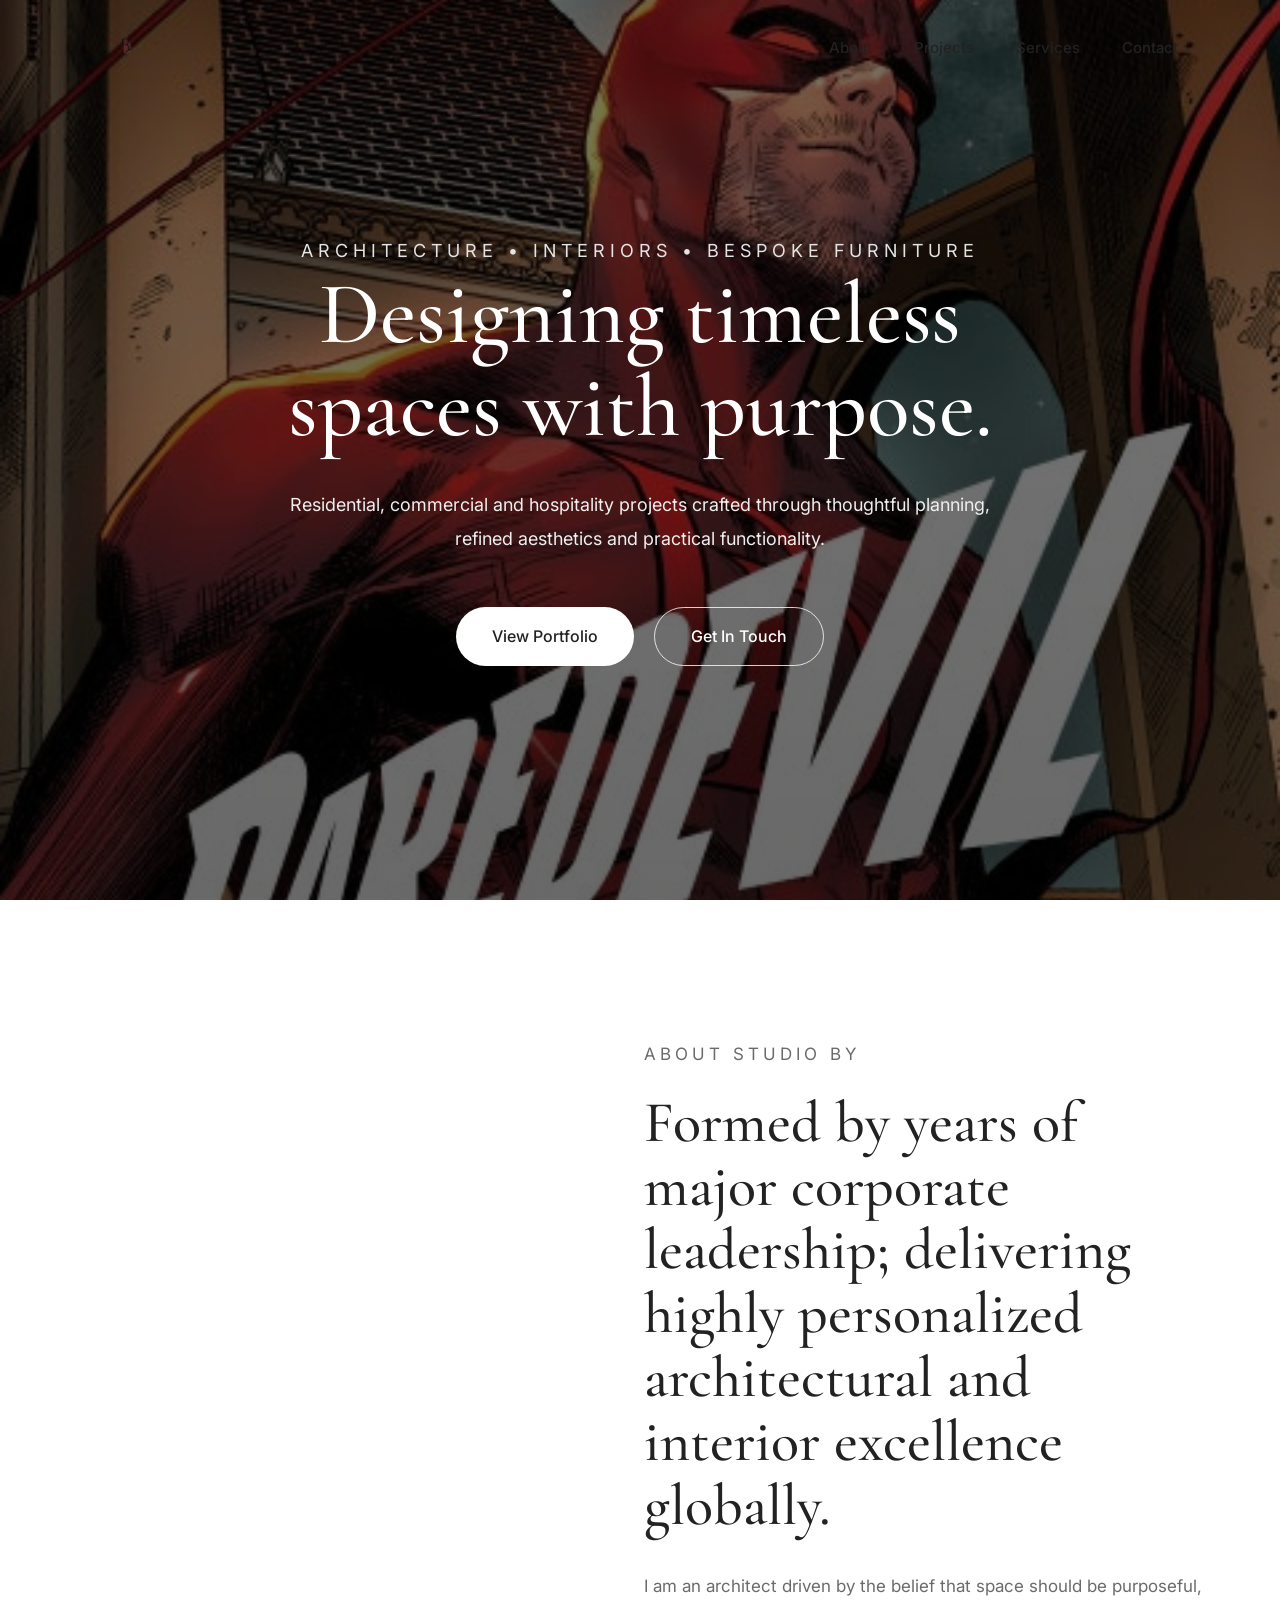
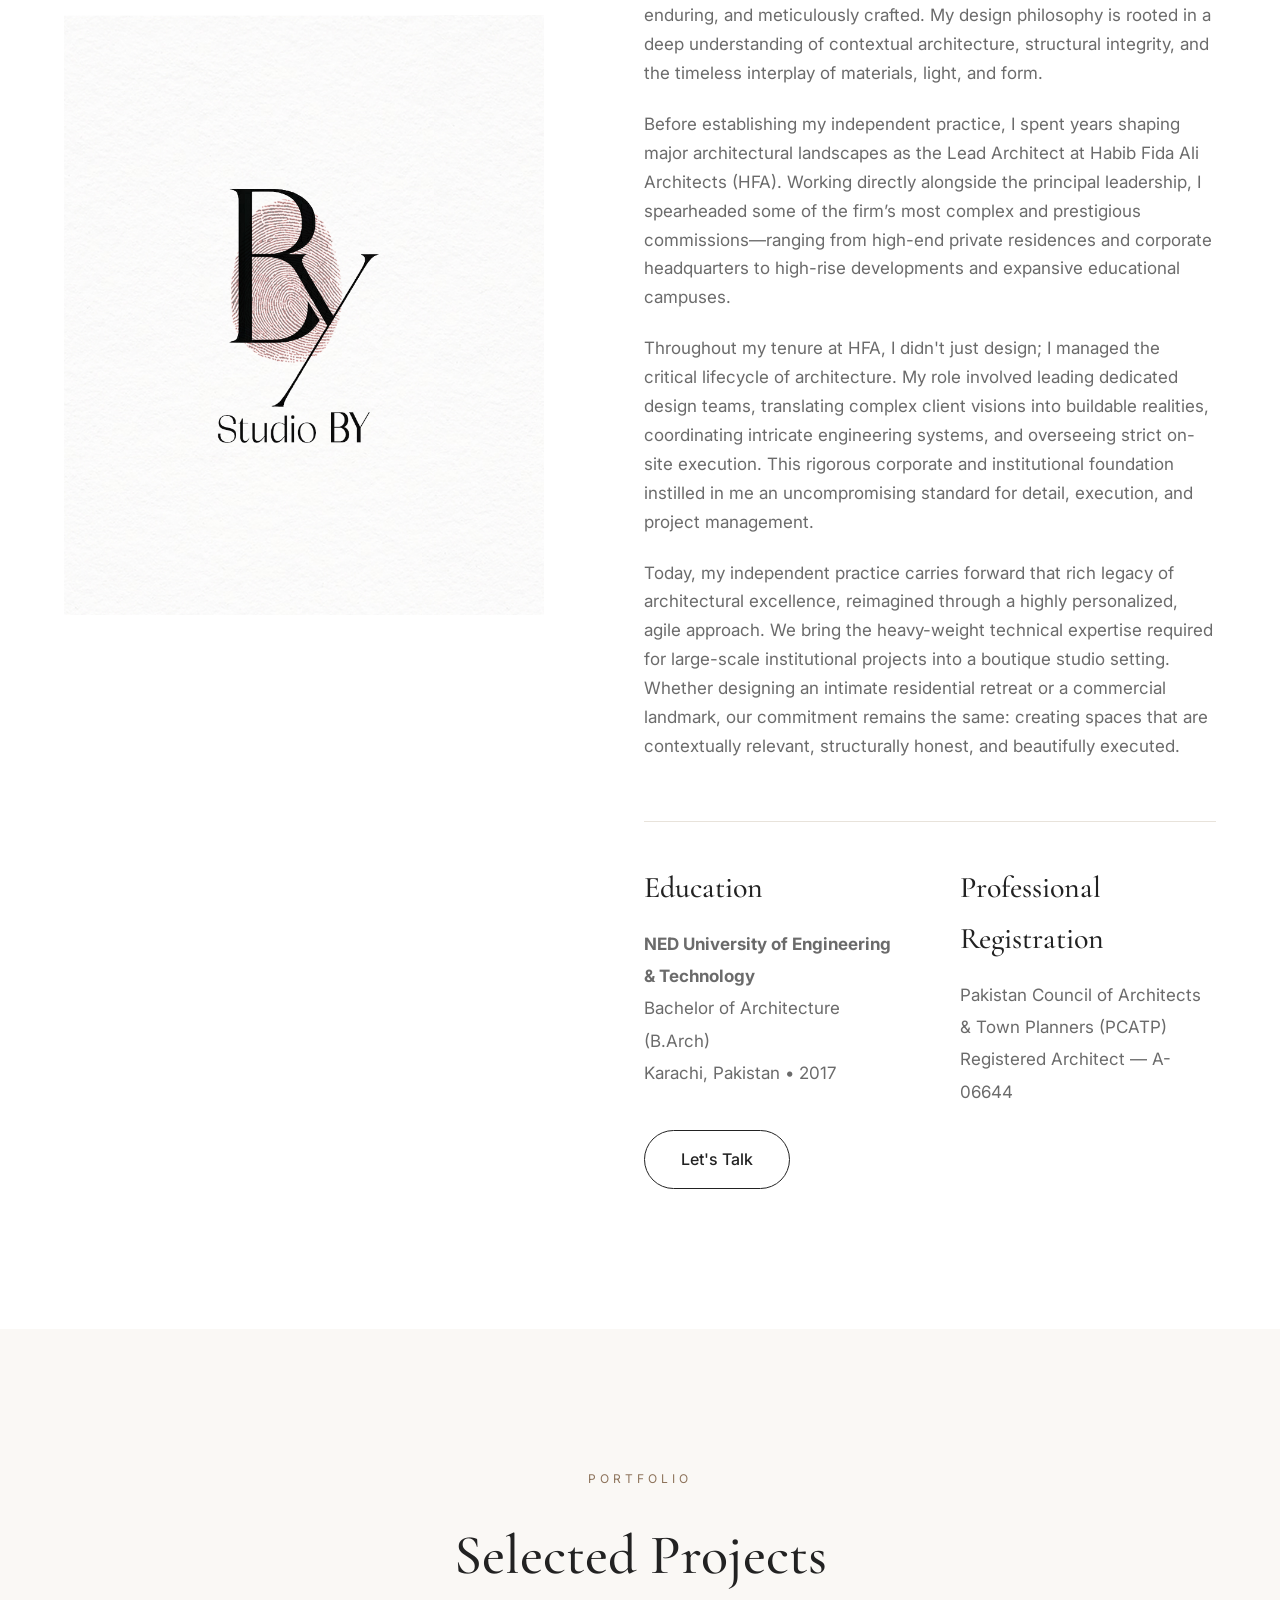
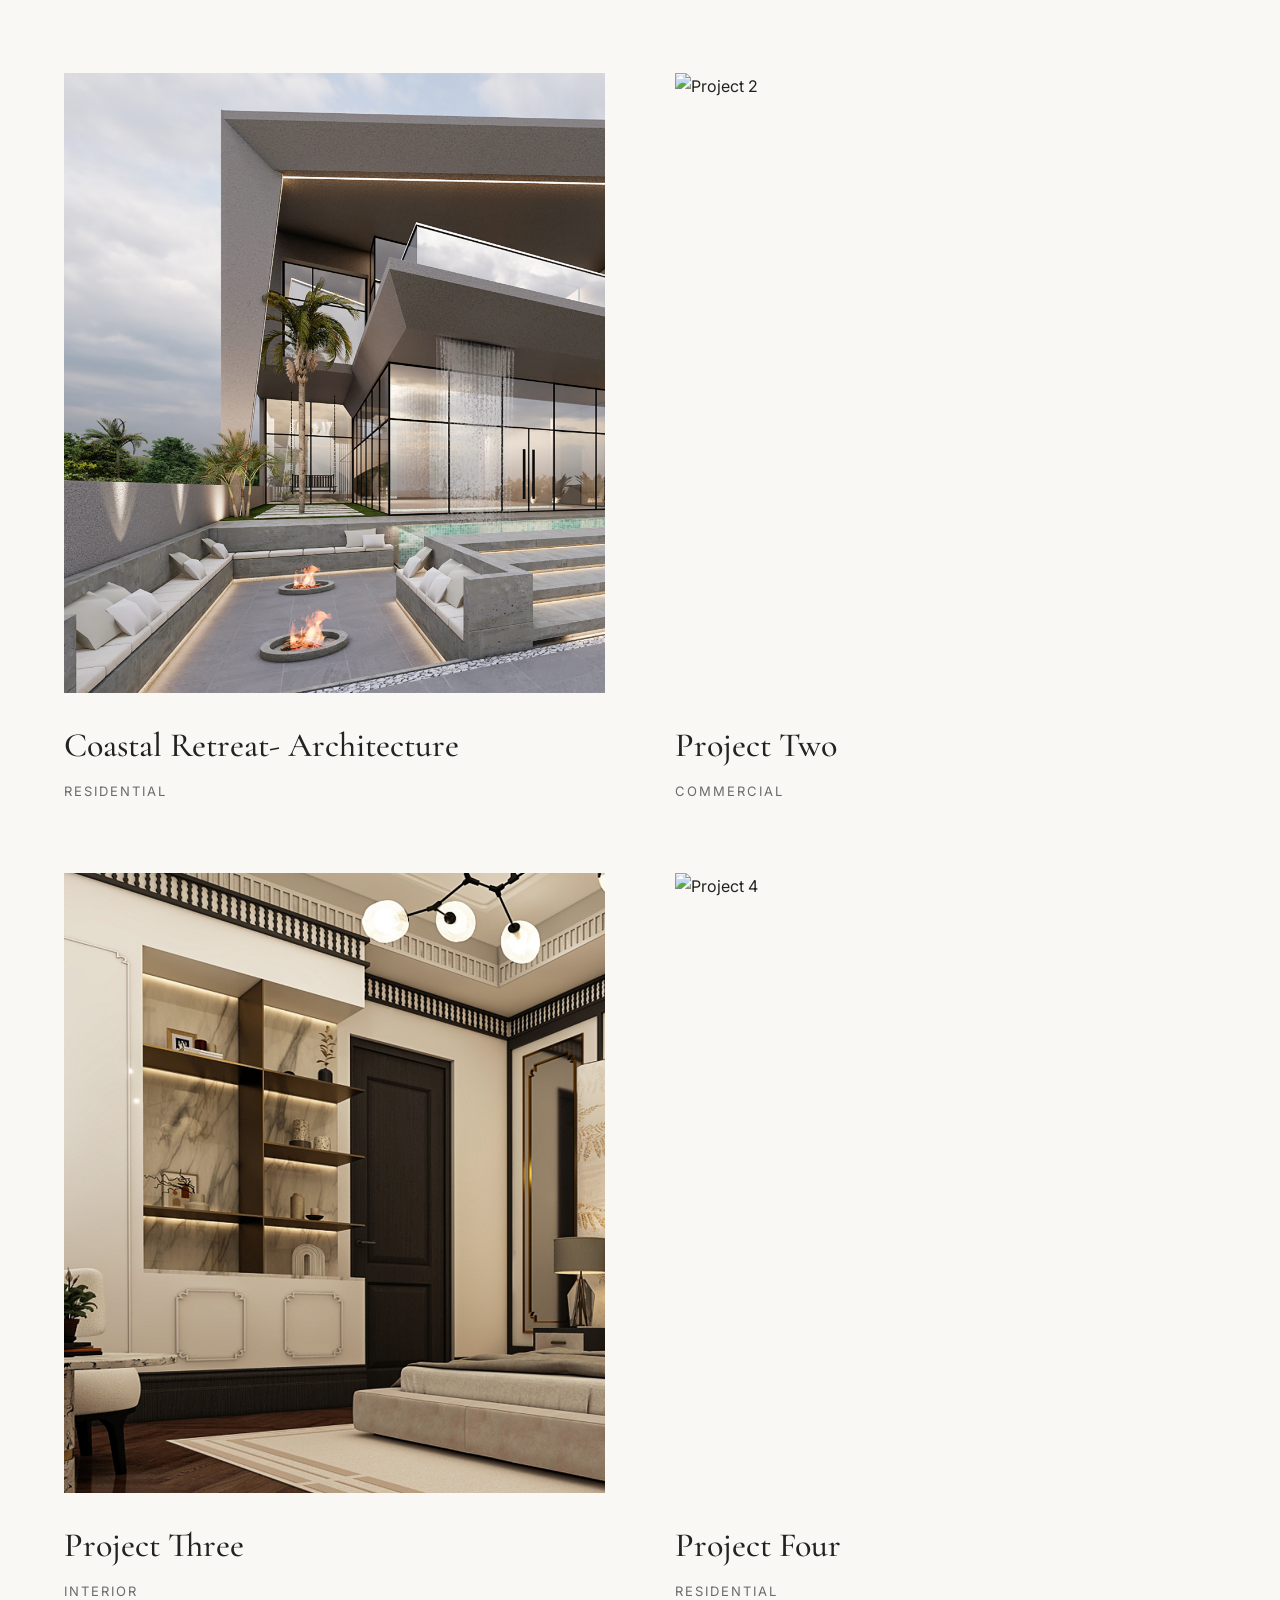
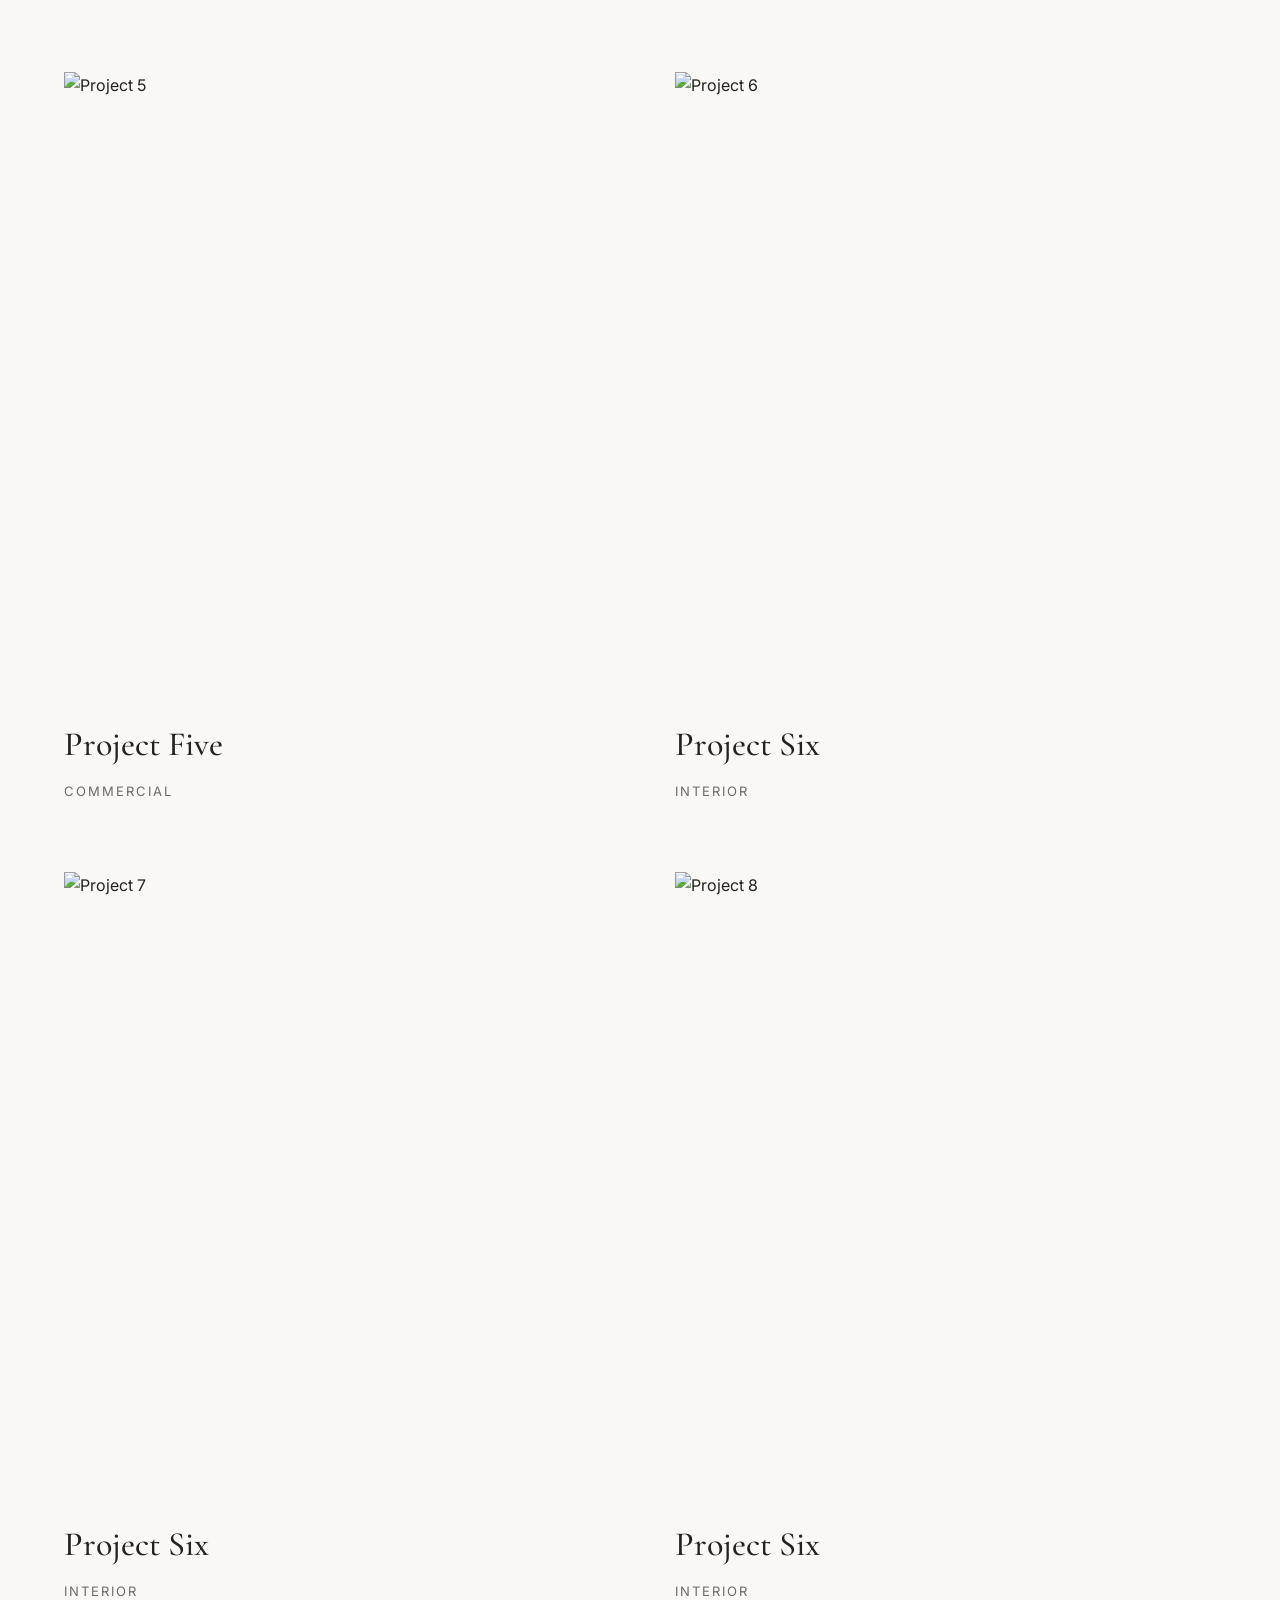
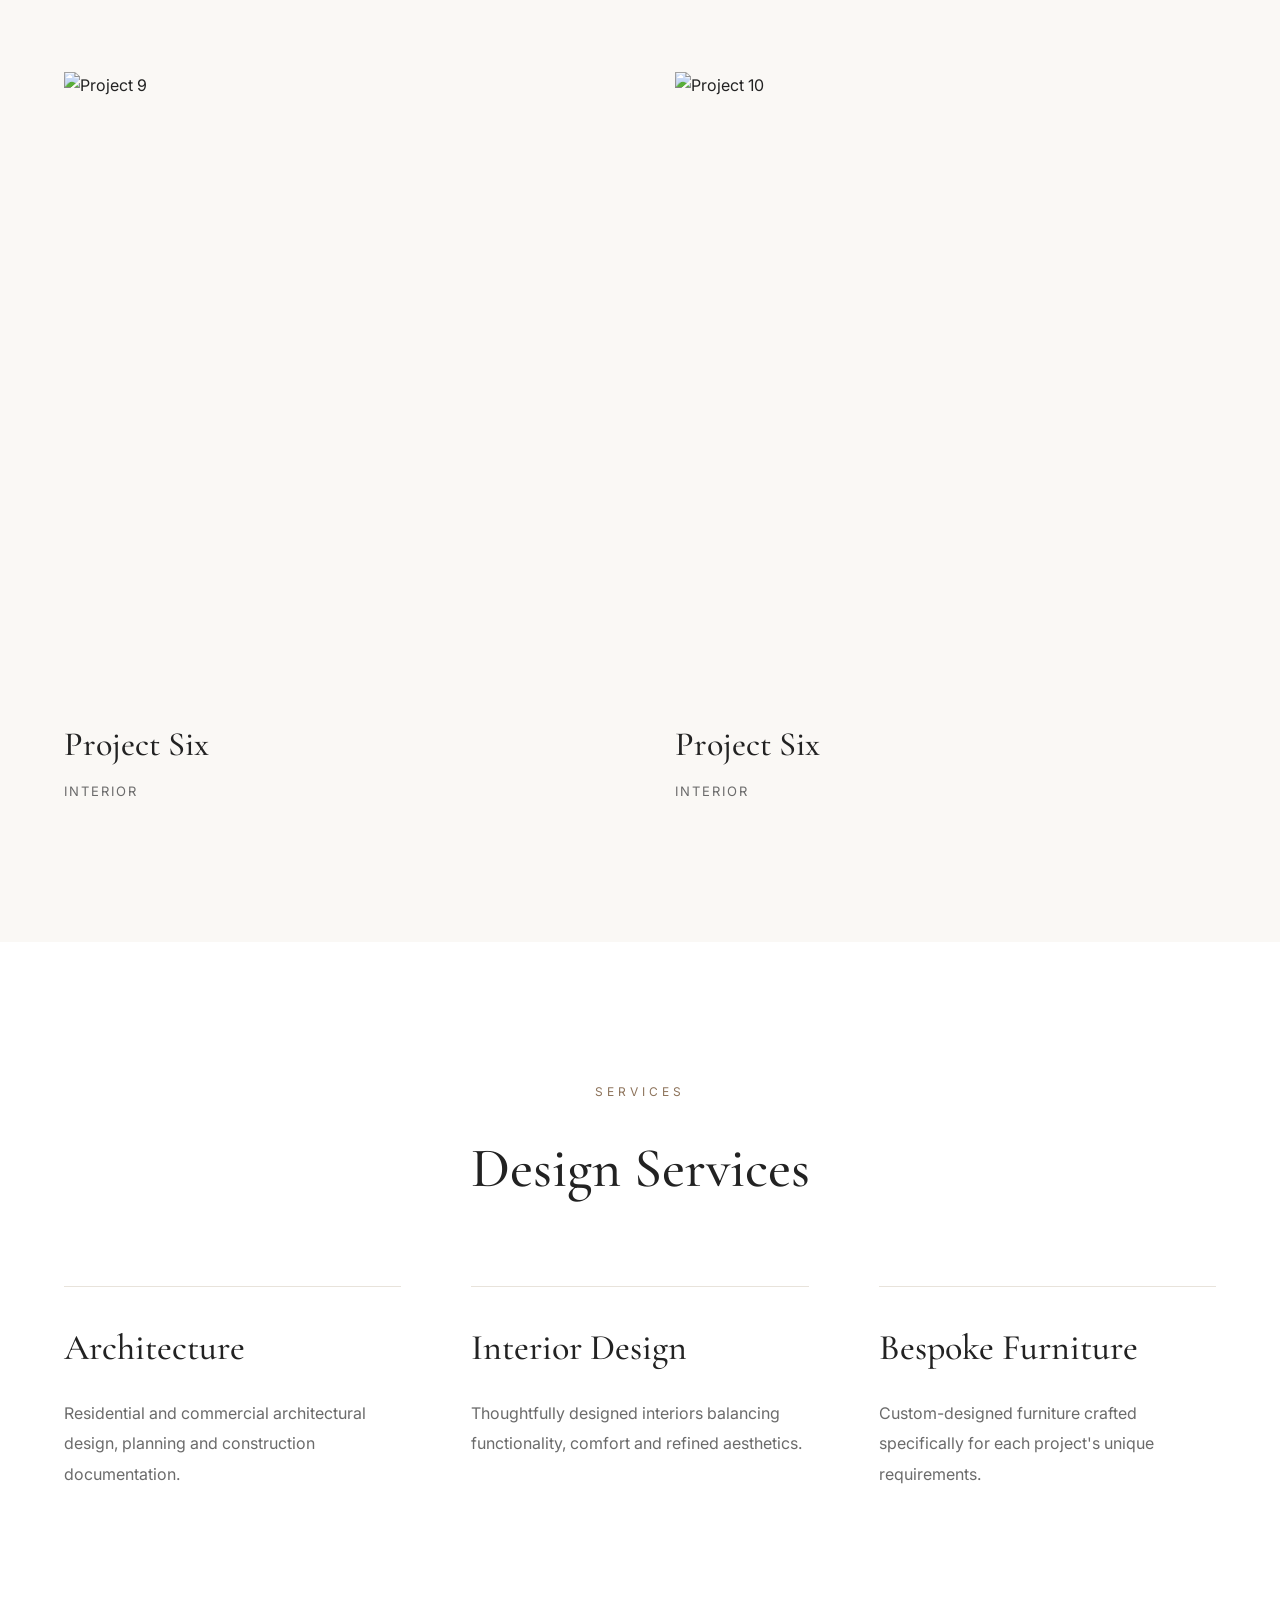
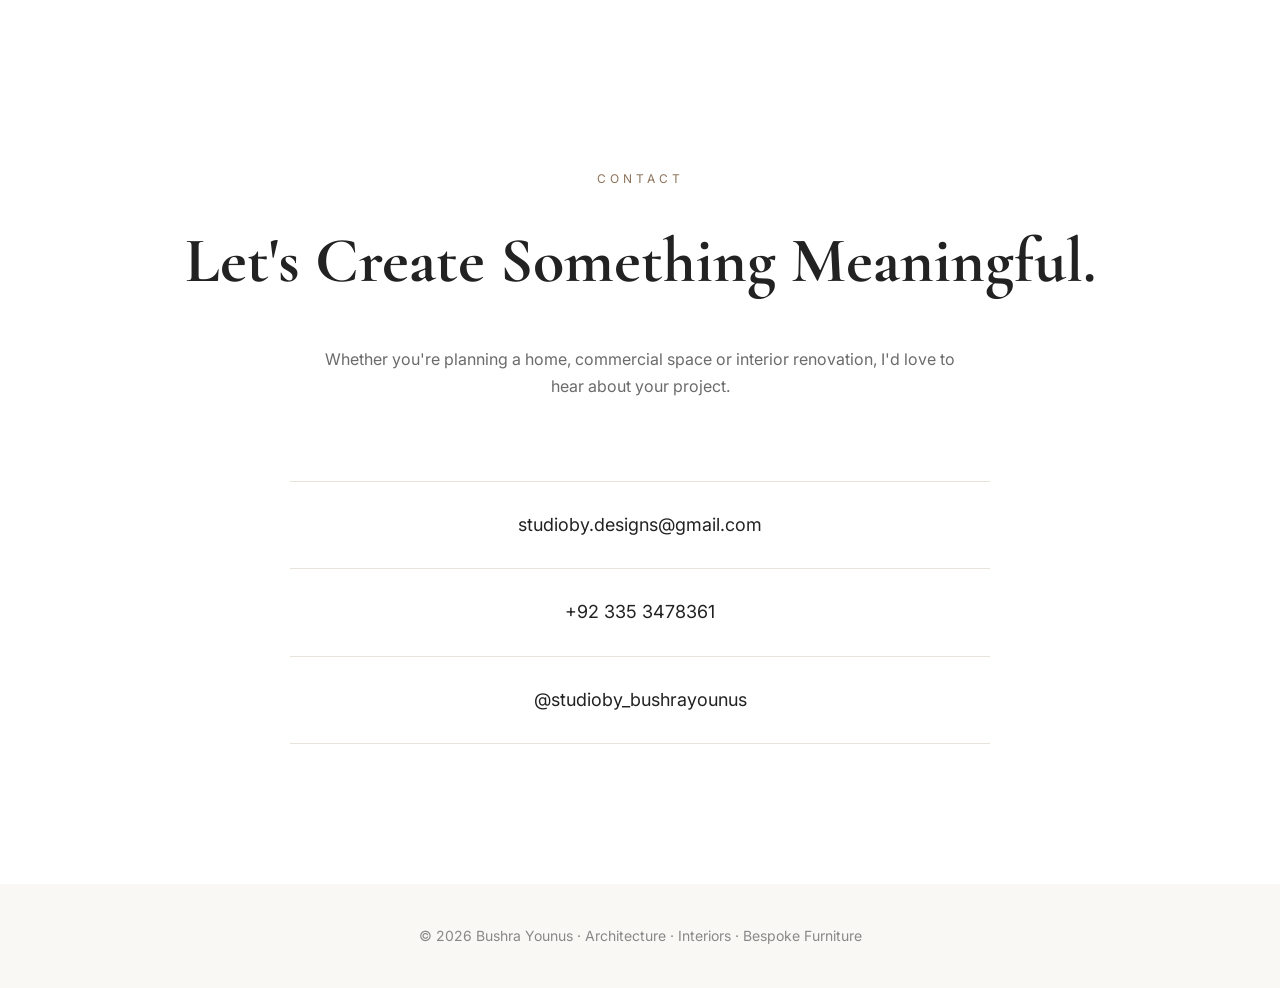
==== commit a006de37: "Update index.html" ====
--- a/index.html
+++ b/index.html
@@ -191,7 +191,7 @@
 
 <div class="project-info">
 
-<h3>Project One</h3>
+<h3> Coastal Retreat- Architecture </h3>
 
 <p>Residential</p>
 
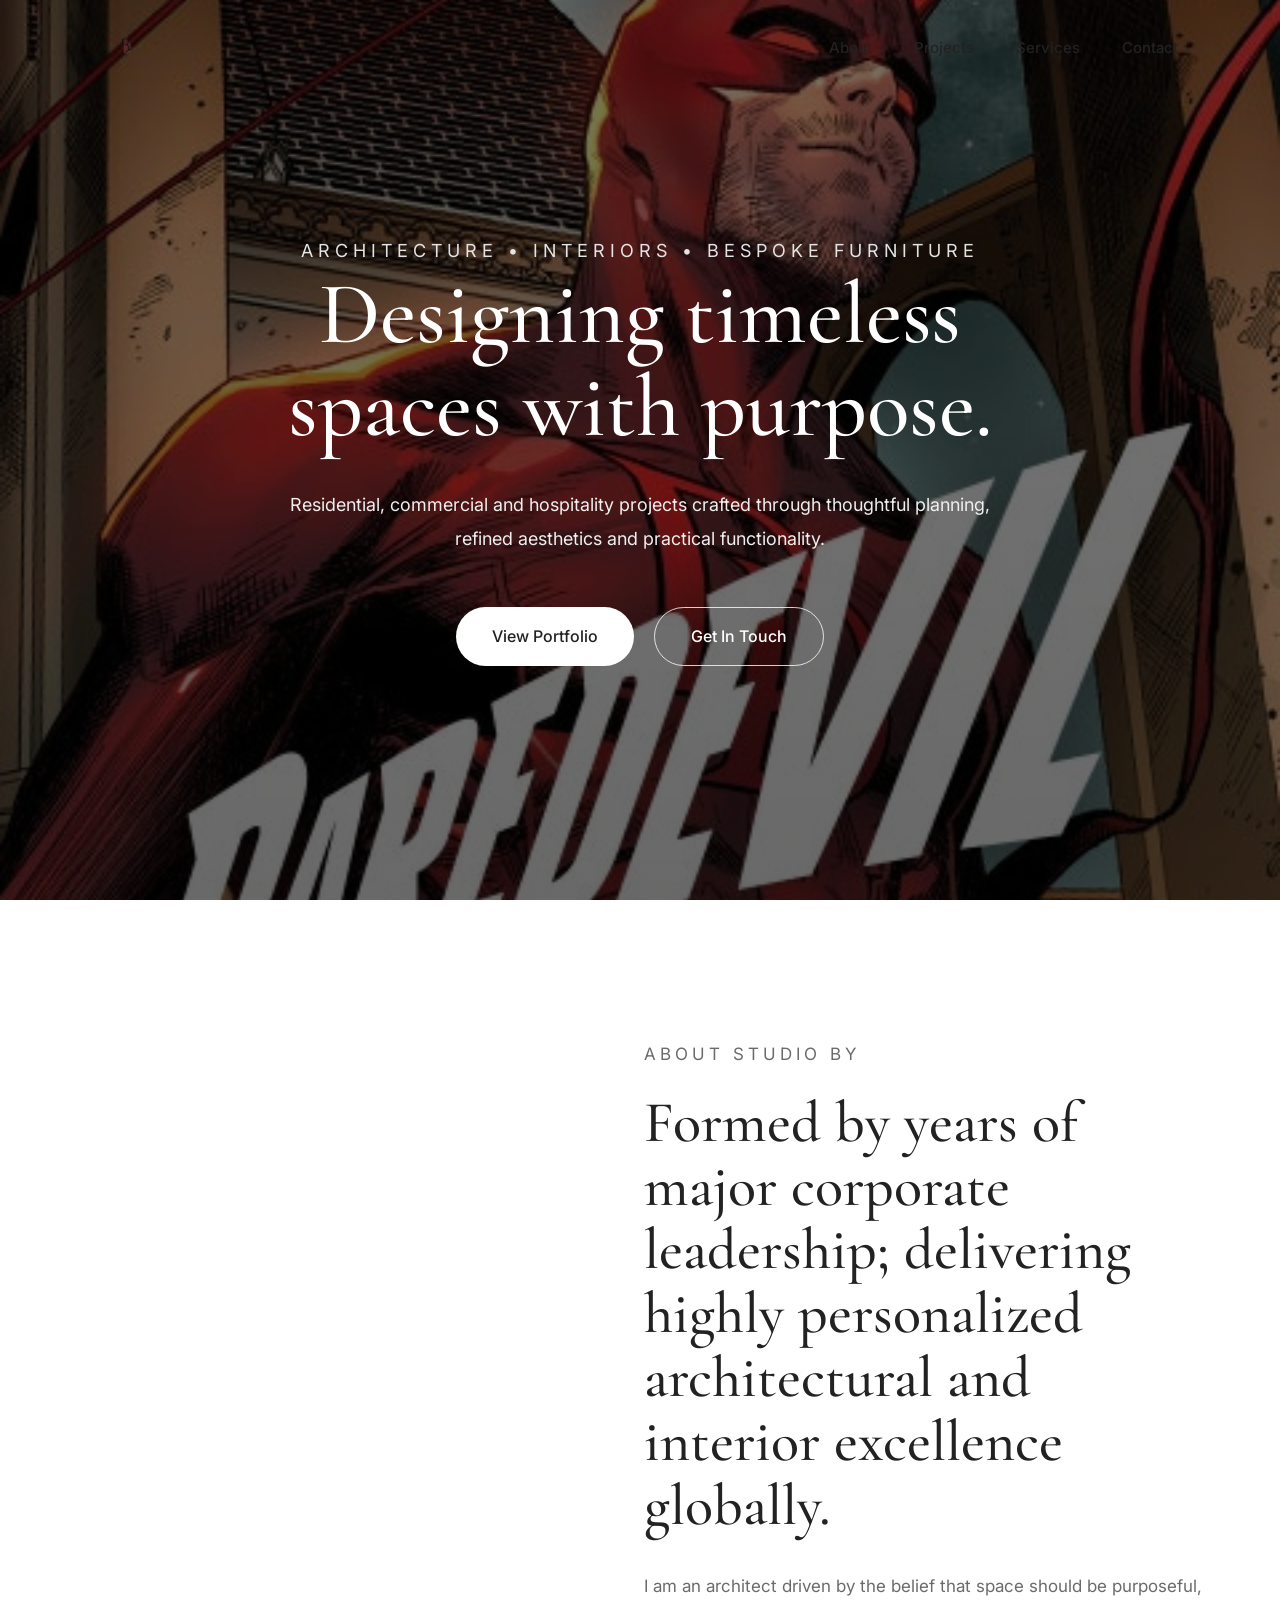
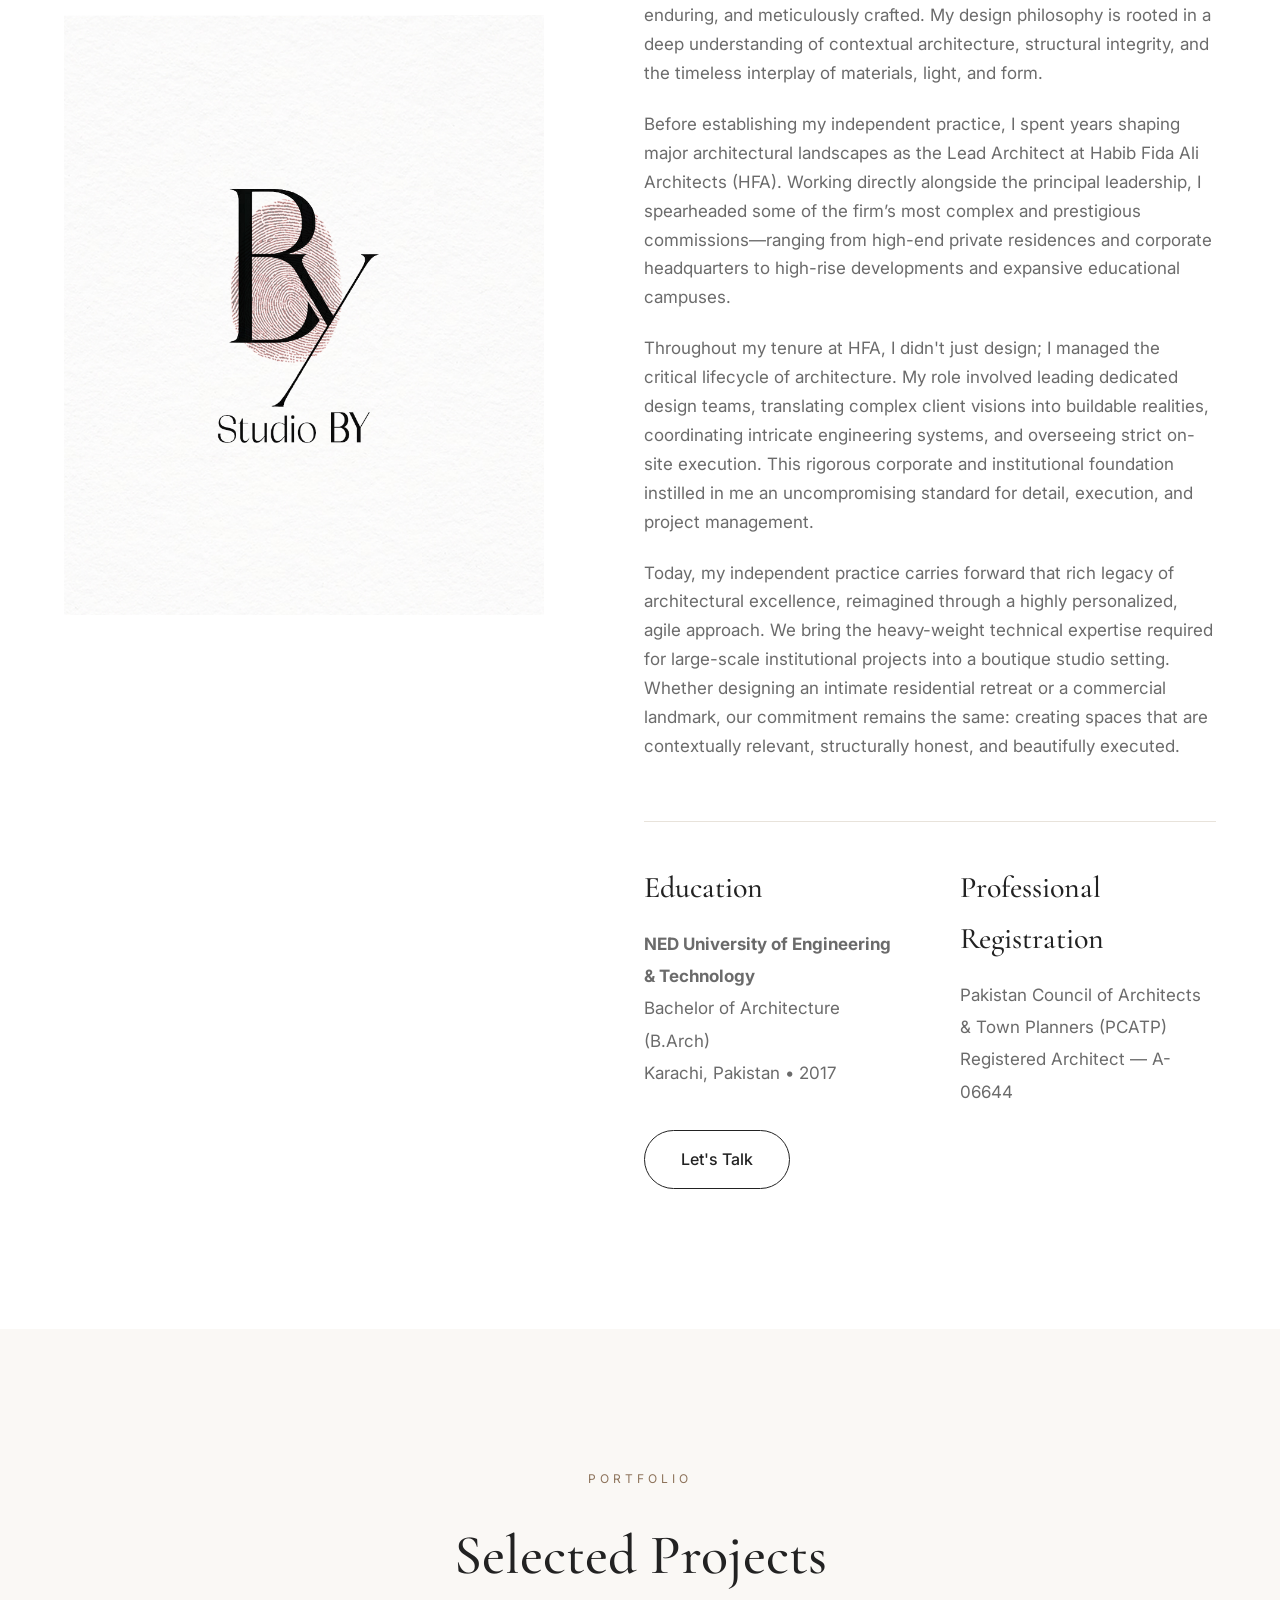
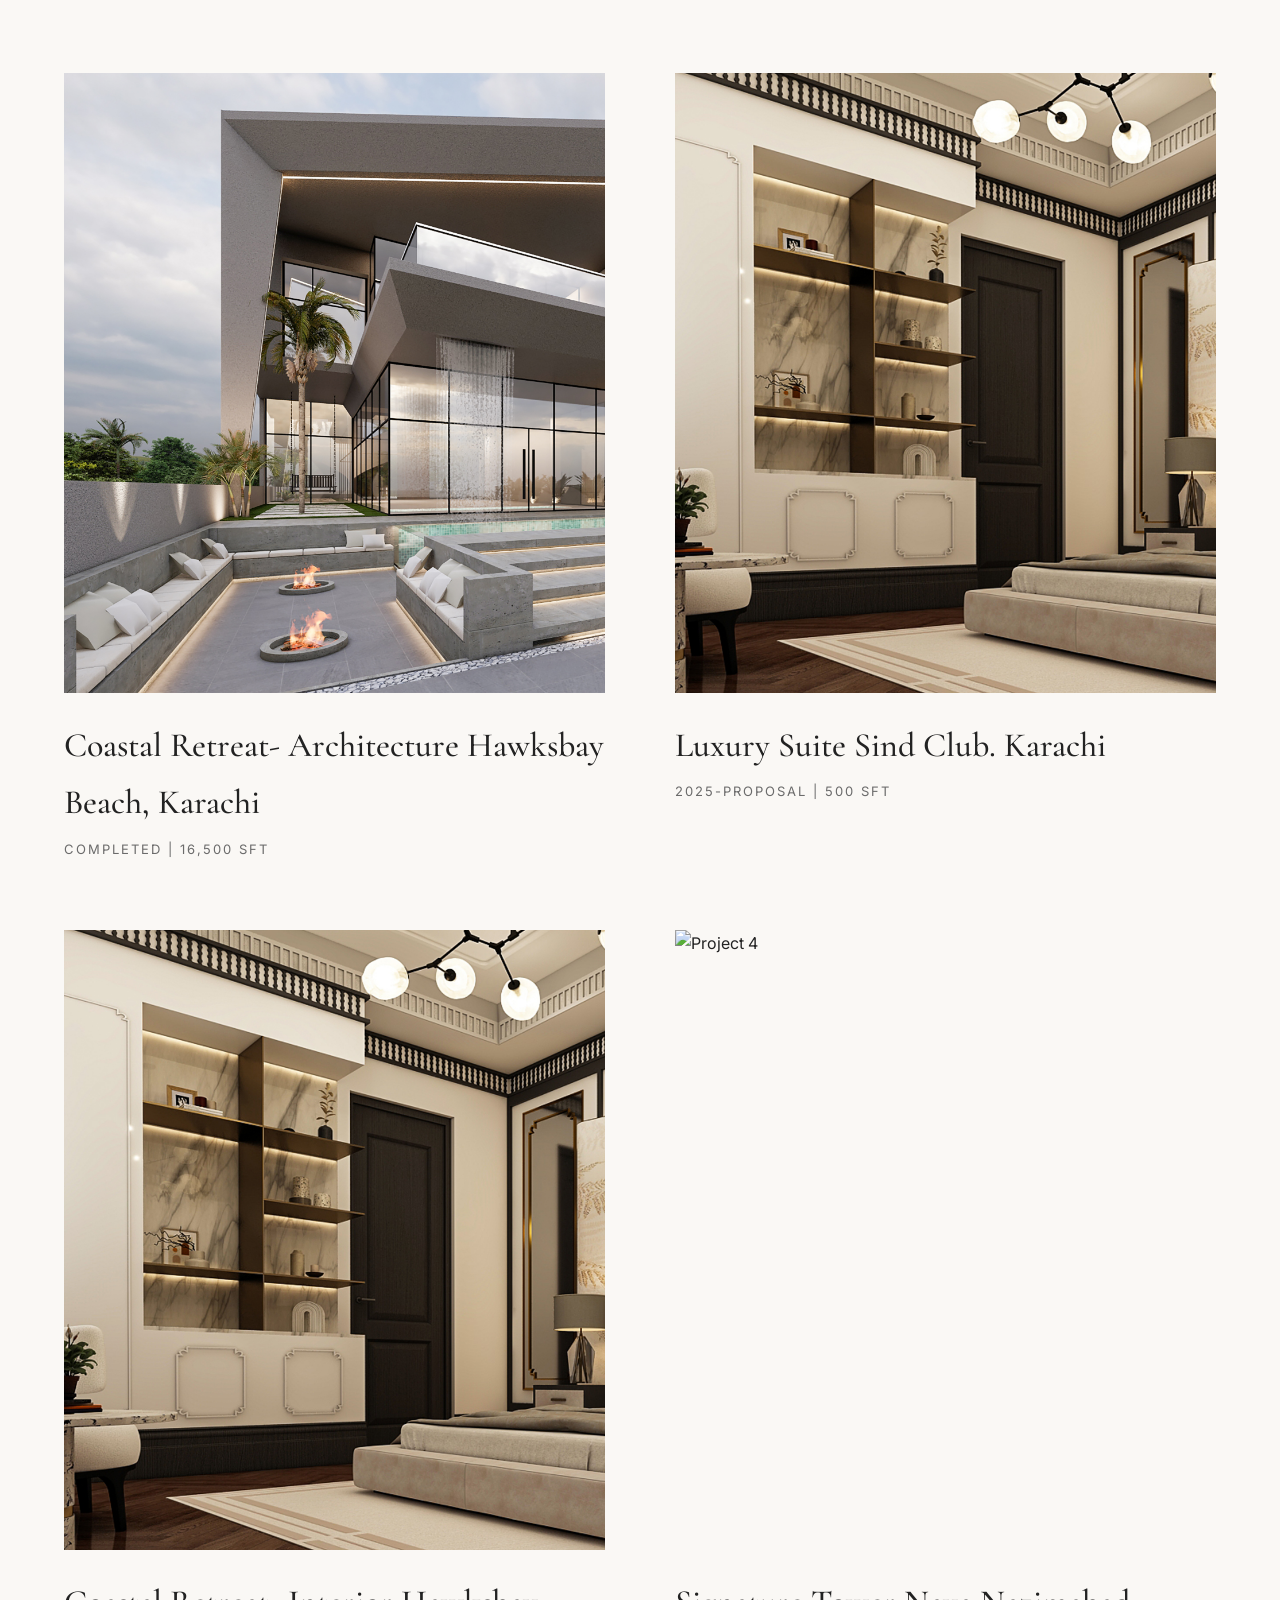
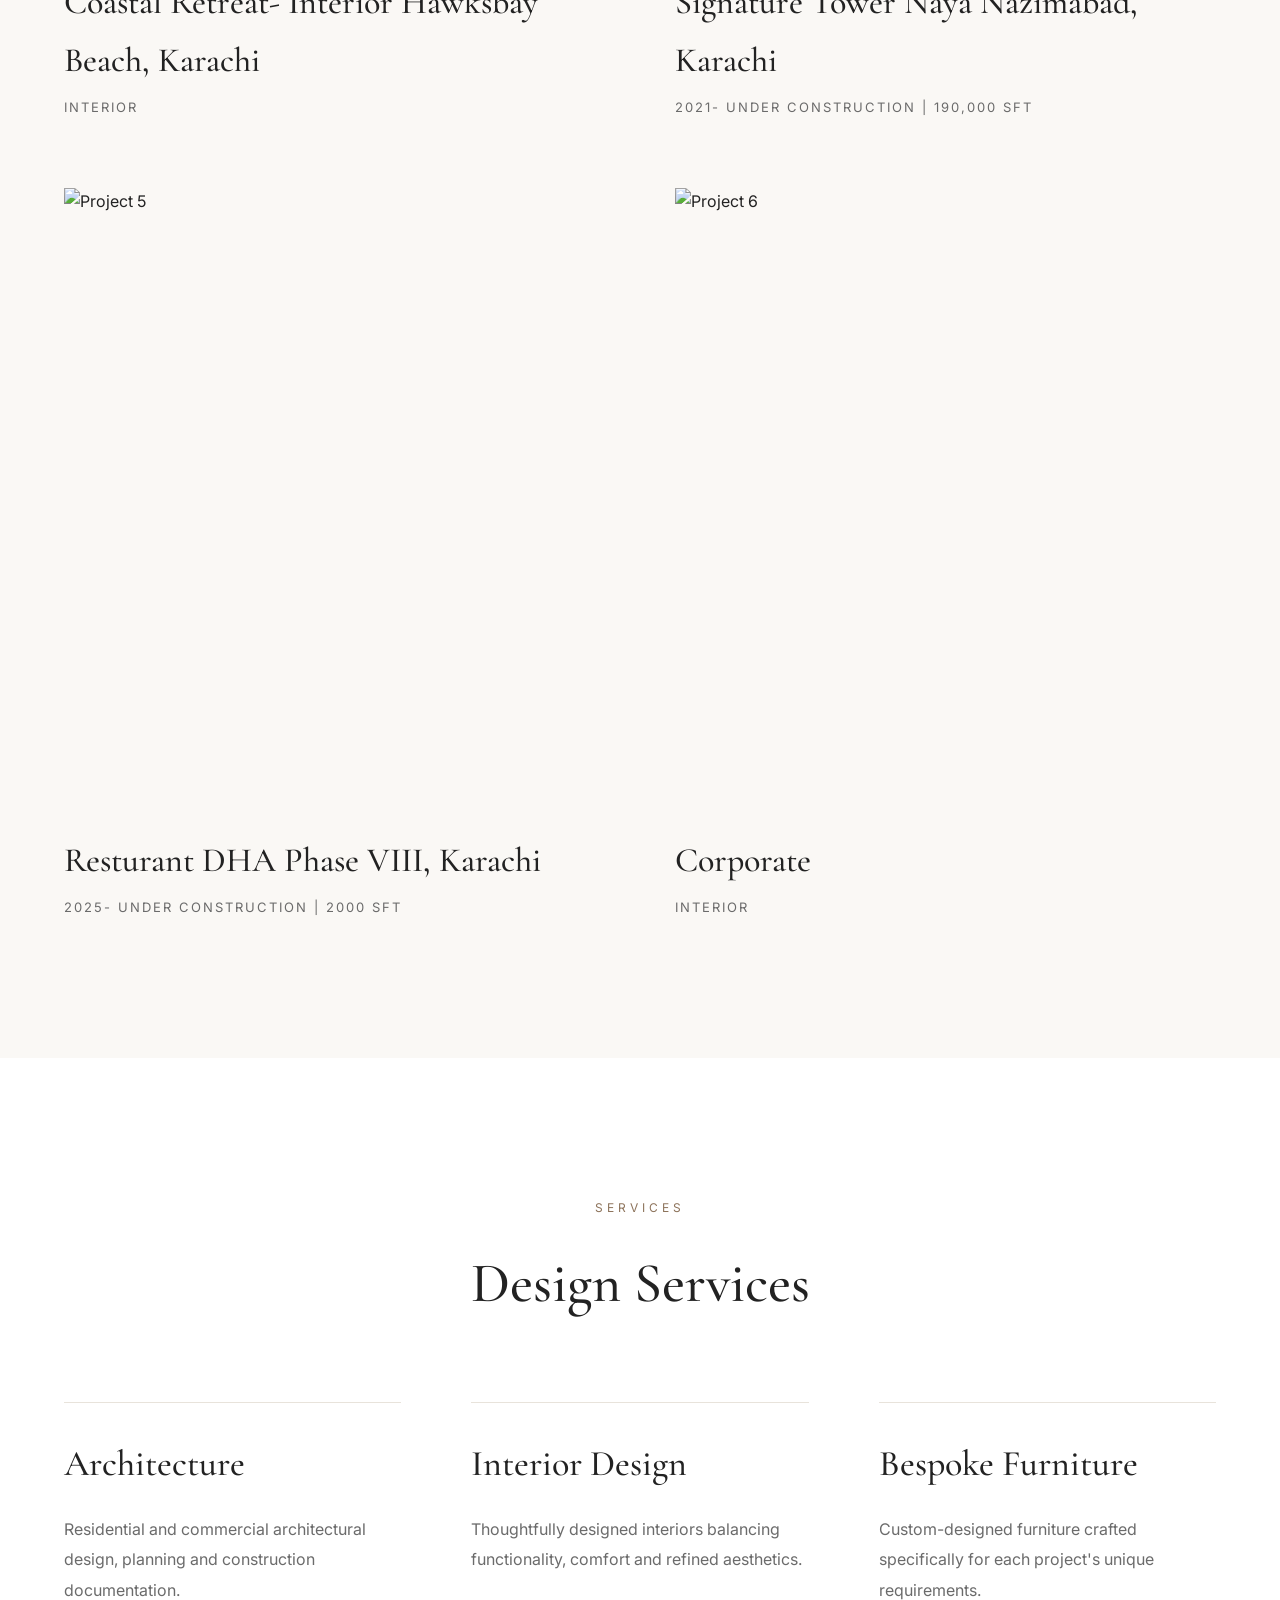
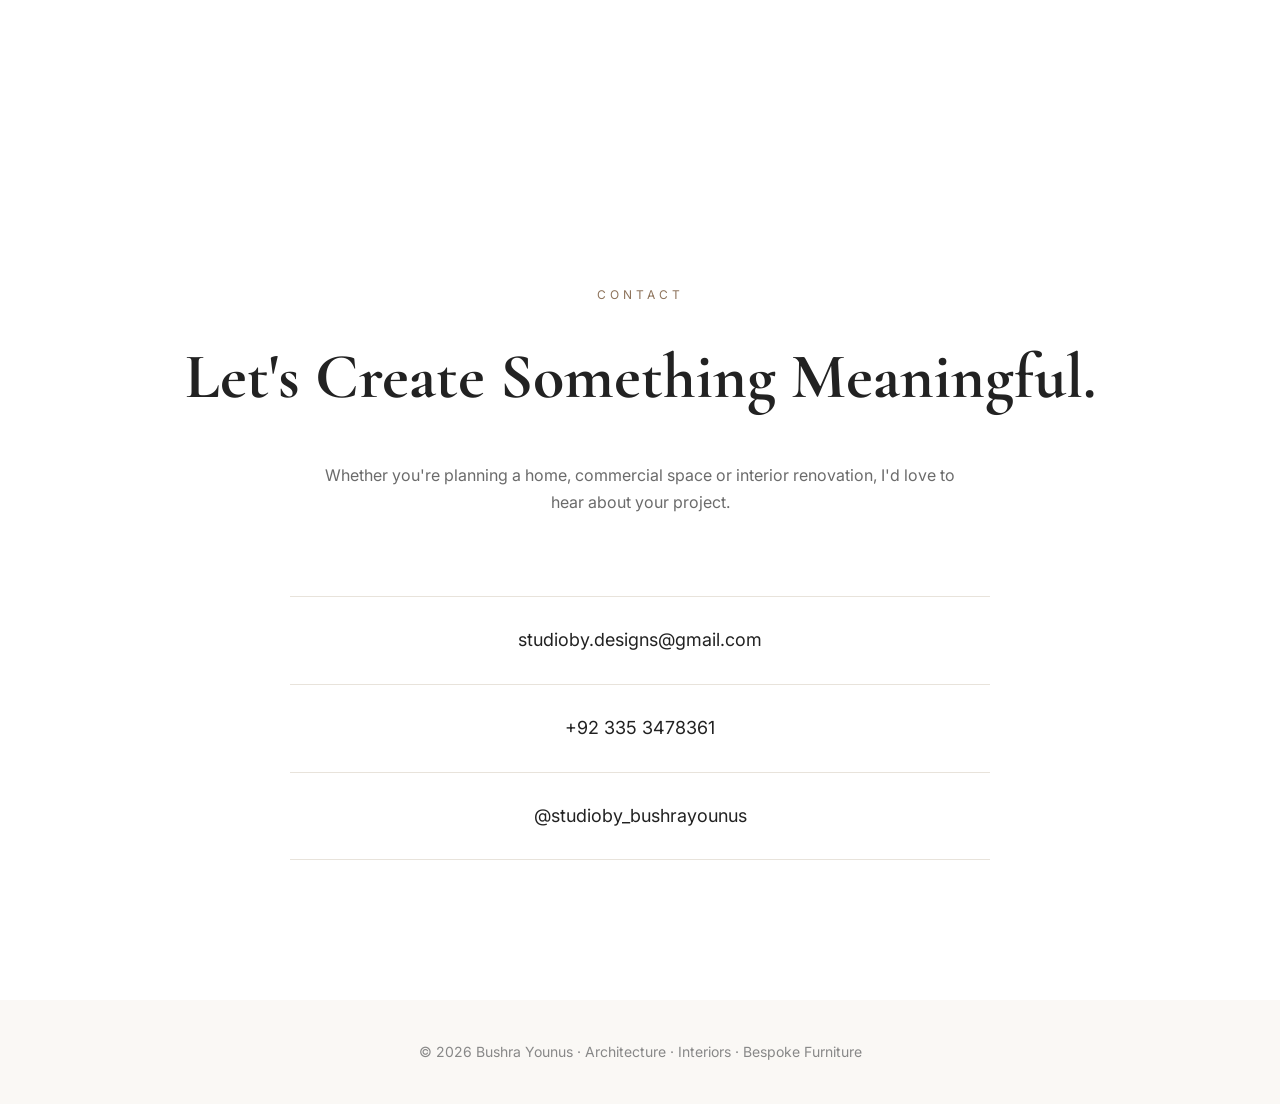
==== commit b1b75d44: "Update index.html" ====
--- a/index.html
+++ b/index.html
@@ -191,9 +191,9 @@
 
 <div class="project-info">
 
-<h3> Coastal Retreat- Architecture </h3>
-
-<p>Residential</p>
+<h3> Coastal Retreat- Architecture Hawksbay Beach, Karachi</h3>
+
+<p> Completed | 16,500 sft</p>
 
 </div>
 
@@ -205,9 +205,9 @@
 
 <div class="project-info">
 
-<h3>Project Two</h3>
-
-<p>Commercial</p>
+<h3>Luxury Suite Sind Club. Karachi </h3>
+
+<p>2025-Proposal | 500 sft </p>
 
 </div>
 
@@ -220,7 +220,7 @@
 
 <div class="project-info">
 
-<h3>Project Three</h3>
+<h3>Coastal Retreat- Interior Hawksbay Beach, Karachi</h3>
 
 <p>Interior</p>
 
@@ -235,9 +235,9 @@
 
 <div class="project-info">
 
-<h3>Project Four</h3>
-
-<p>Residential</p>
+<h3>Signature Tower Naya Nazimabad, Karachi </h3>
+
+<p>2021- Under Construction | 190,000 sft </p>
 
 </div>
 
@@ -250,9 +250,9 @@
 
 <div class="project-info">
 
-<h3>Project Five</h3>
-
-<p>Commercial</p>
+<h3>Resturant DHA Phase VIII, Karachi </h3>
+
+<p>2025- Under Construction | 2000 sft</p>
 
 </div>
 
@@ -265,7 +265,7 @@
 
 <div class="project-info">
 
-<h3>Project Six</h3>
+<h3>Corporate </h3>
 
 <p>Interior</p>
 
@@ -273,7 +273,7 @@
 
 </div>
     
- <div class="project-card" data-project="project7">
+ <!-- <div class="project-card" data-project="project7">
 
 
 <img src="assets/projects/project6/cover.jpg" alt="Project 7">
@@ -331,7 +331,7 @@
 
 </div>
 
-</div>
+</div> -->
     
 
 </div>
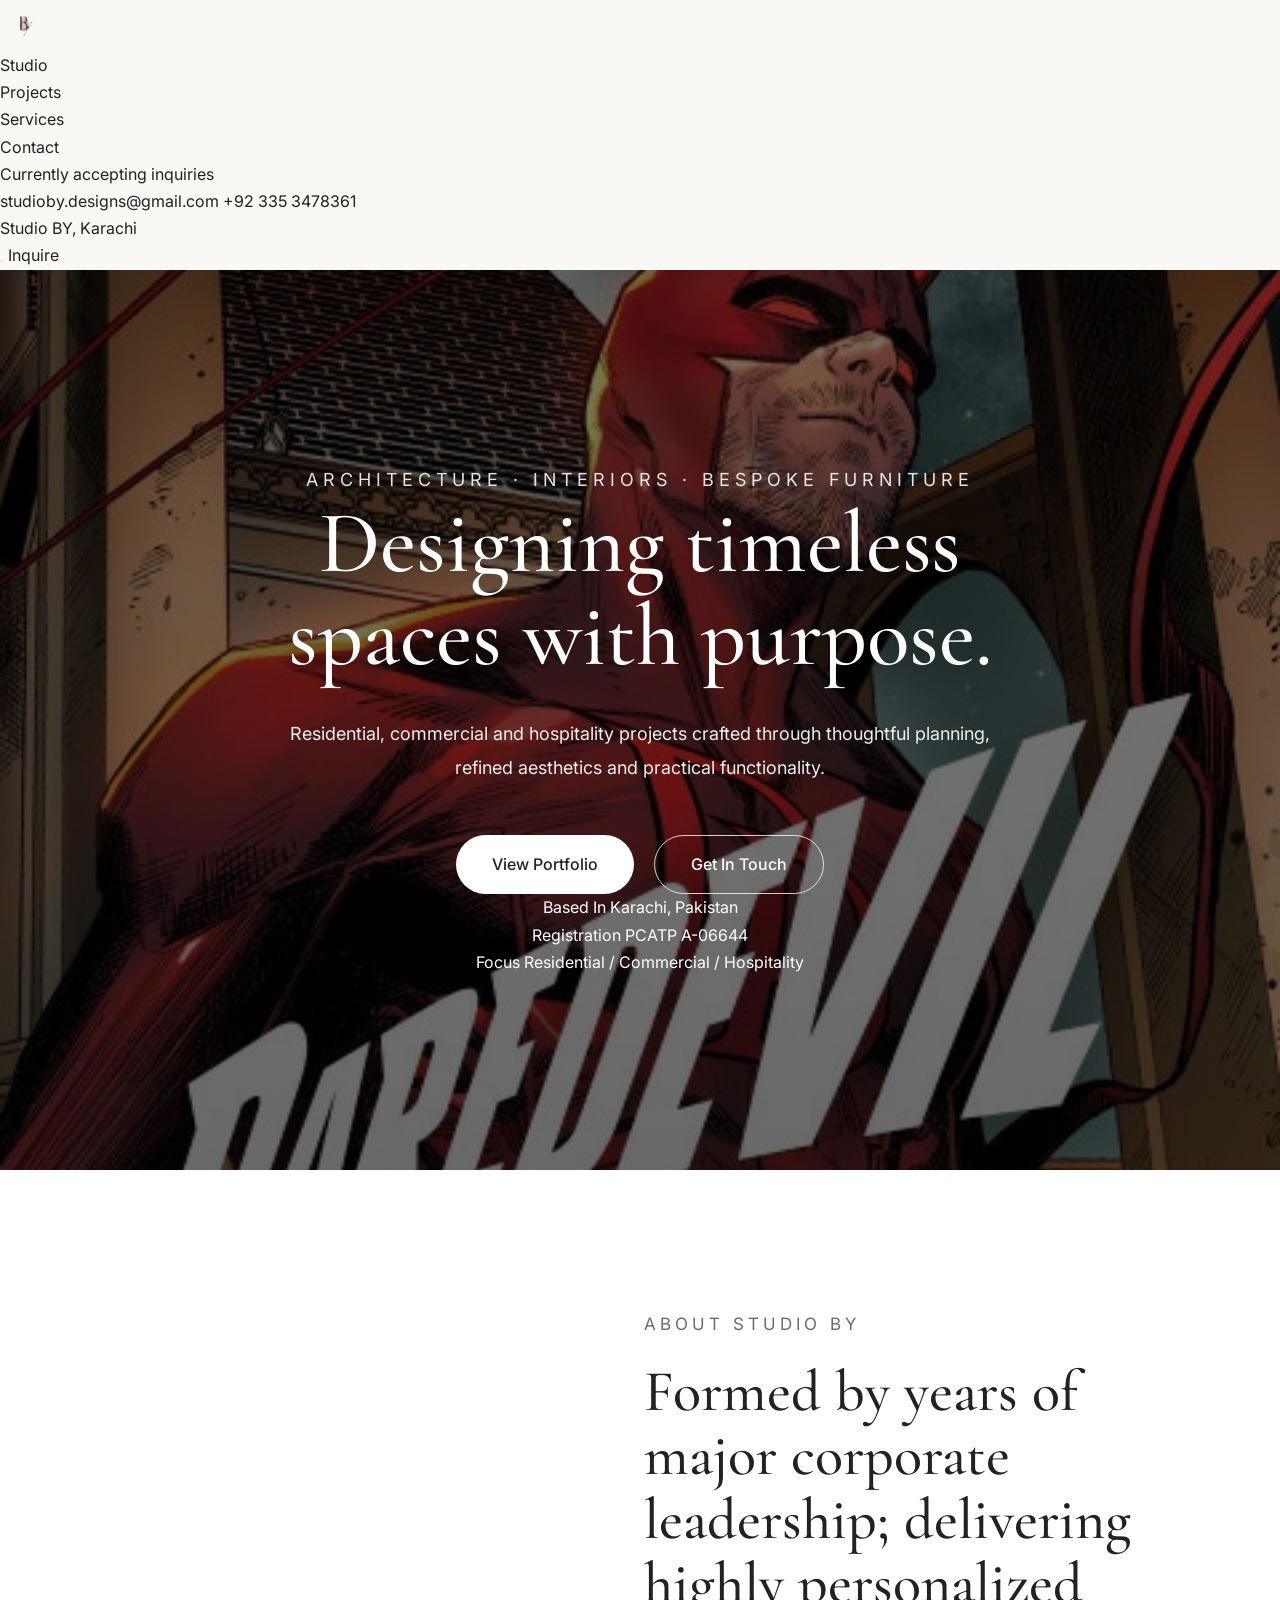
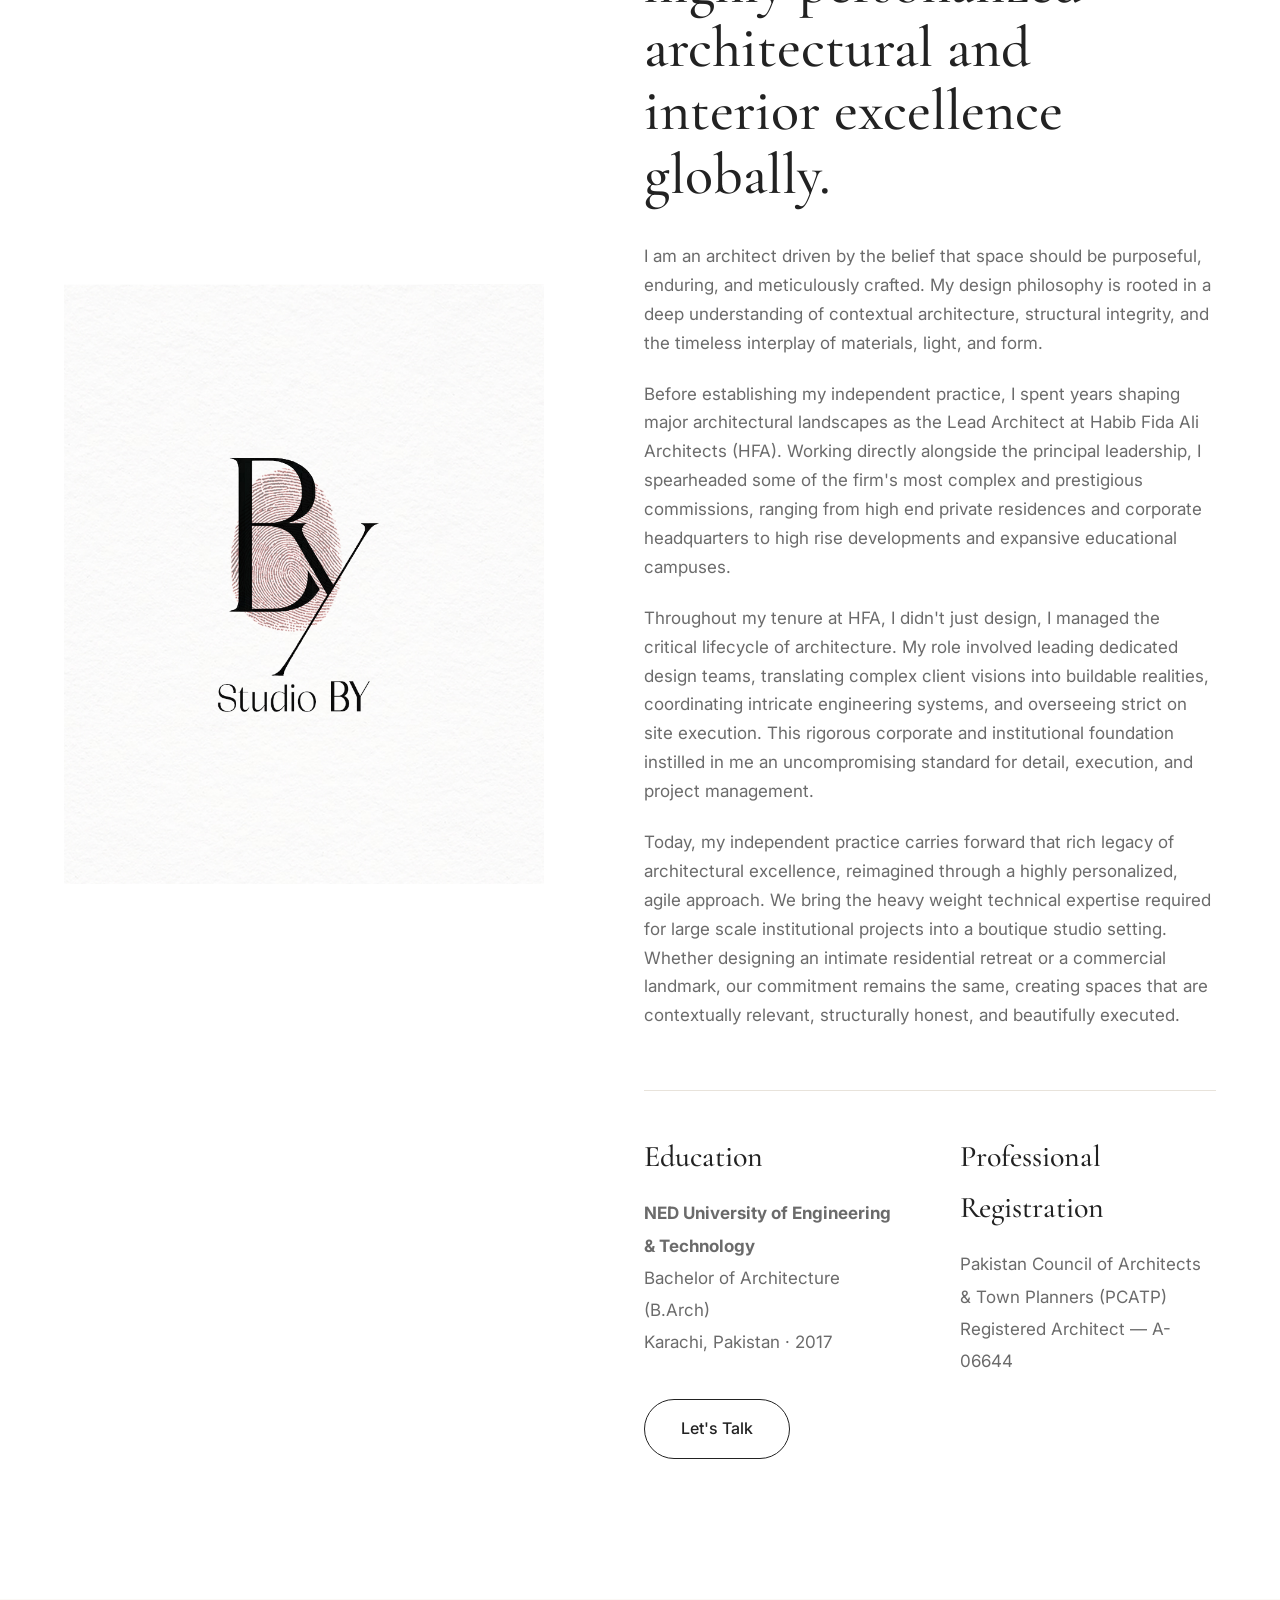
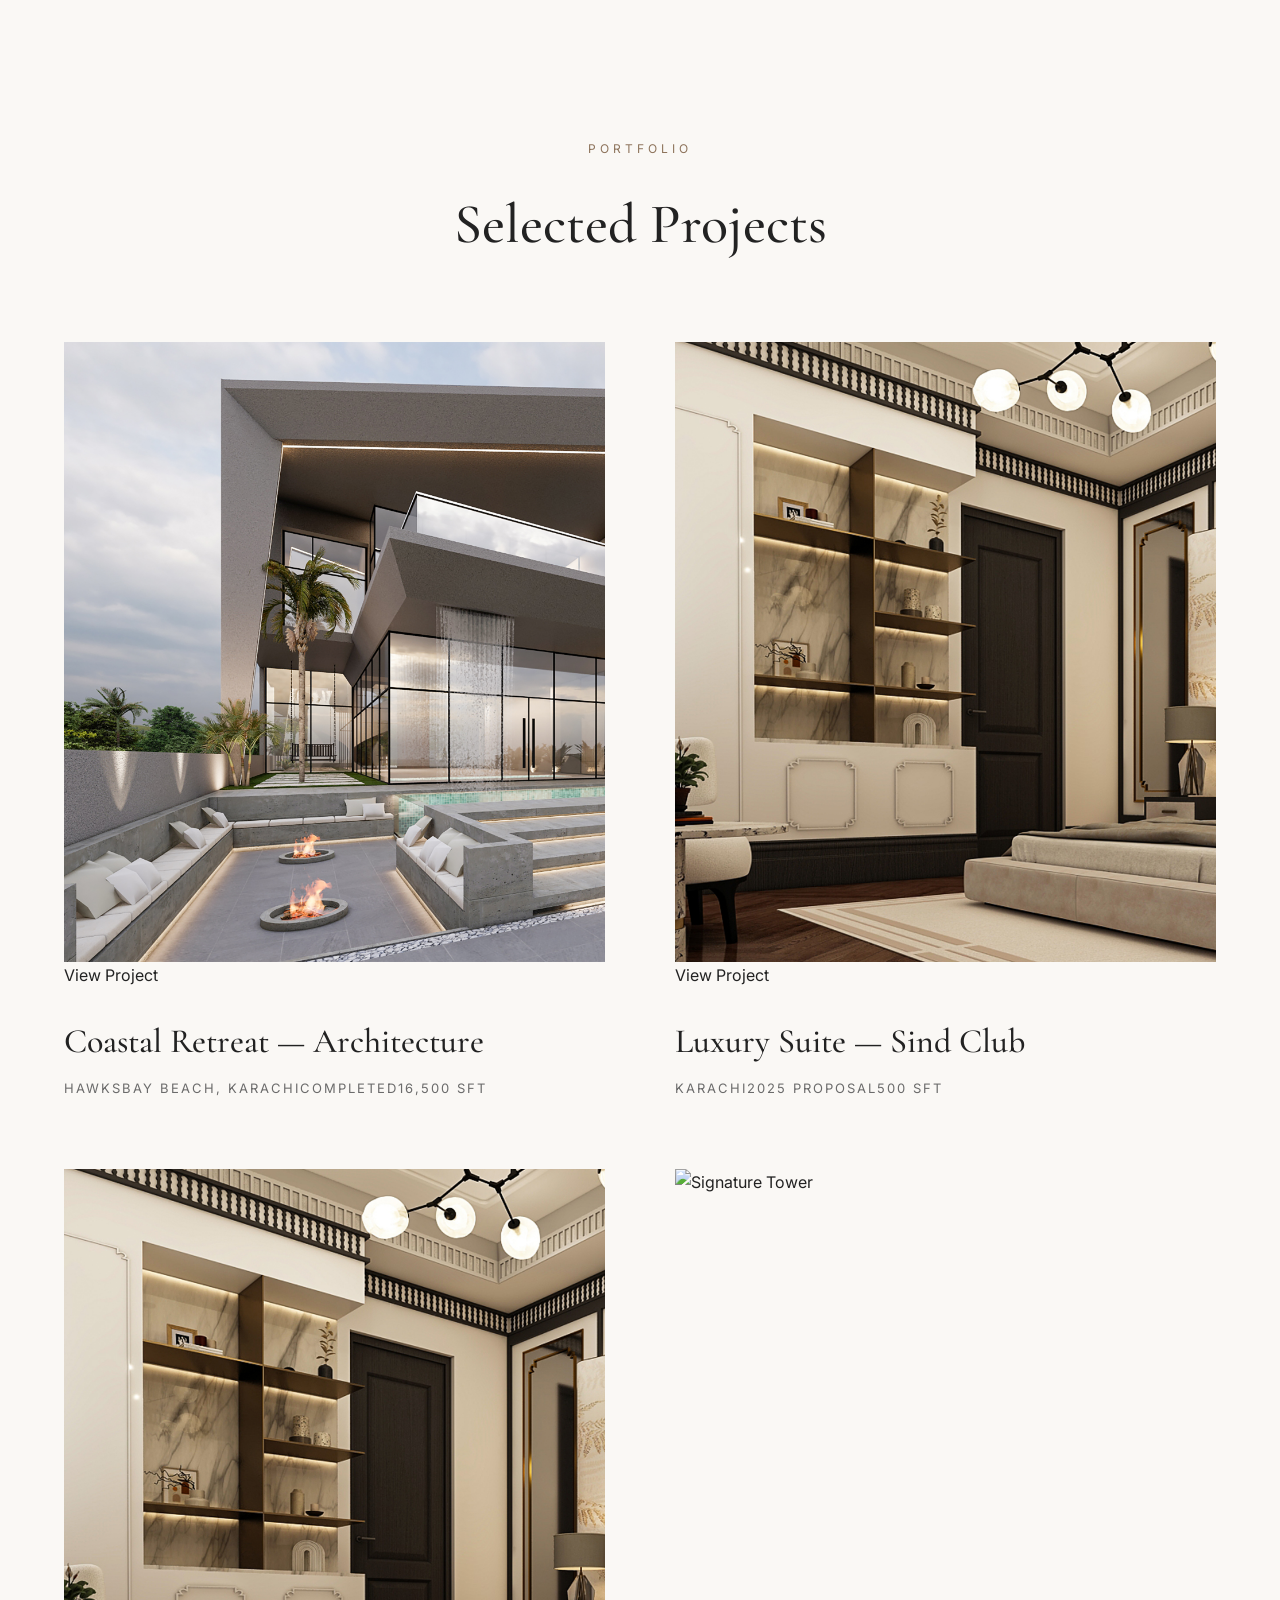
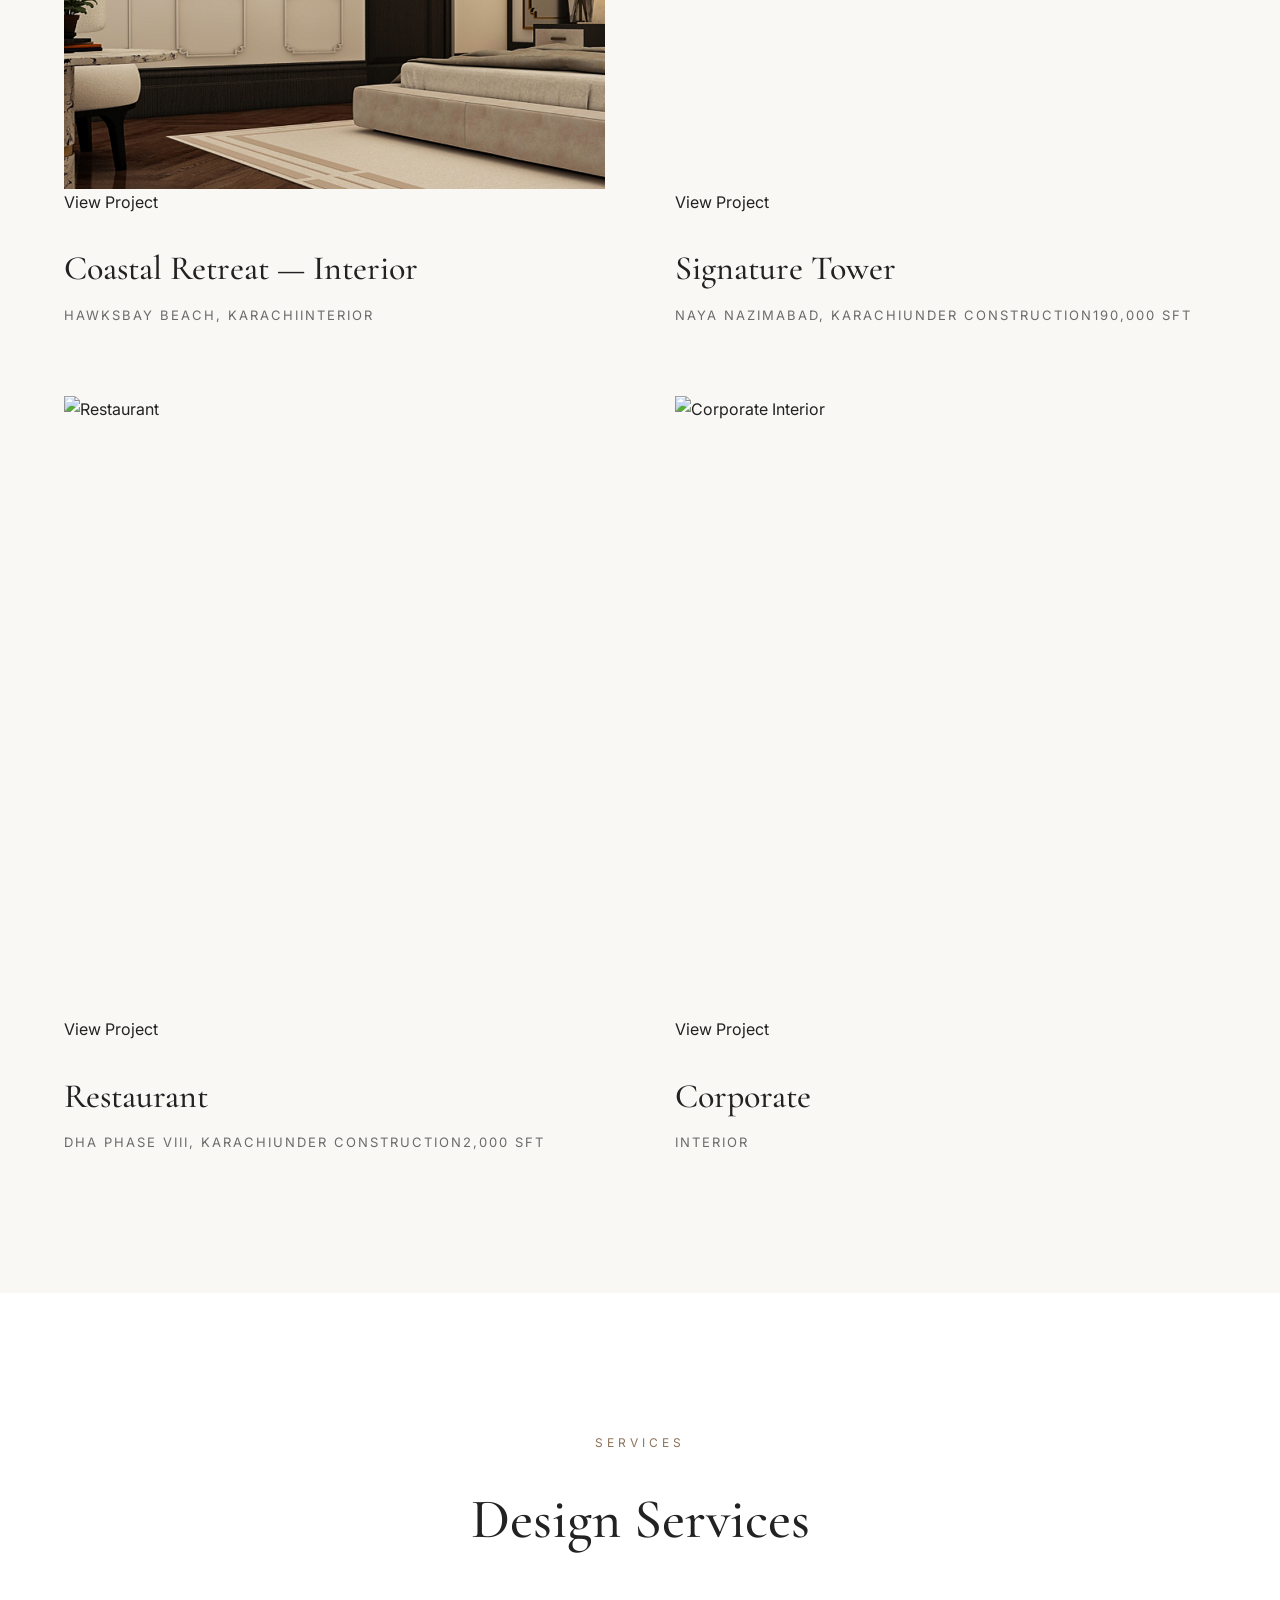
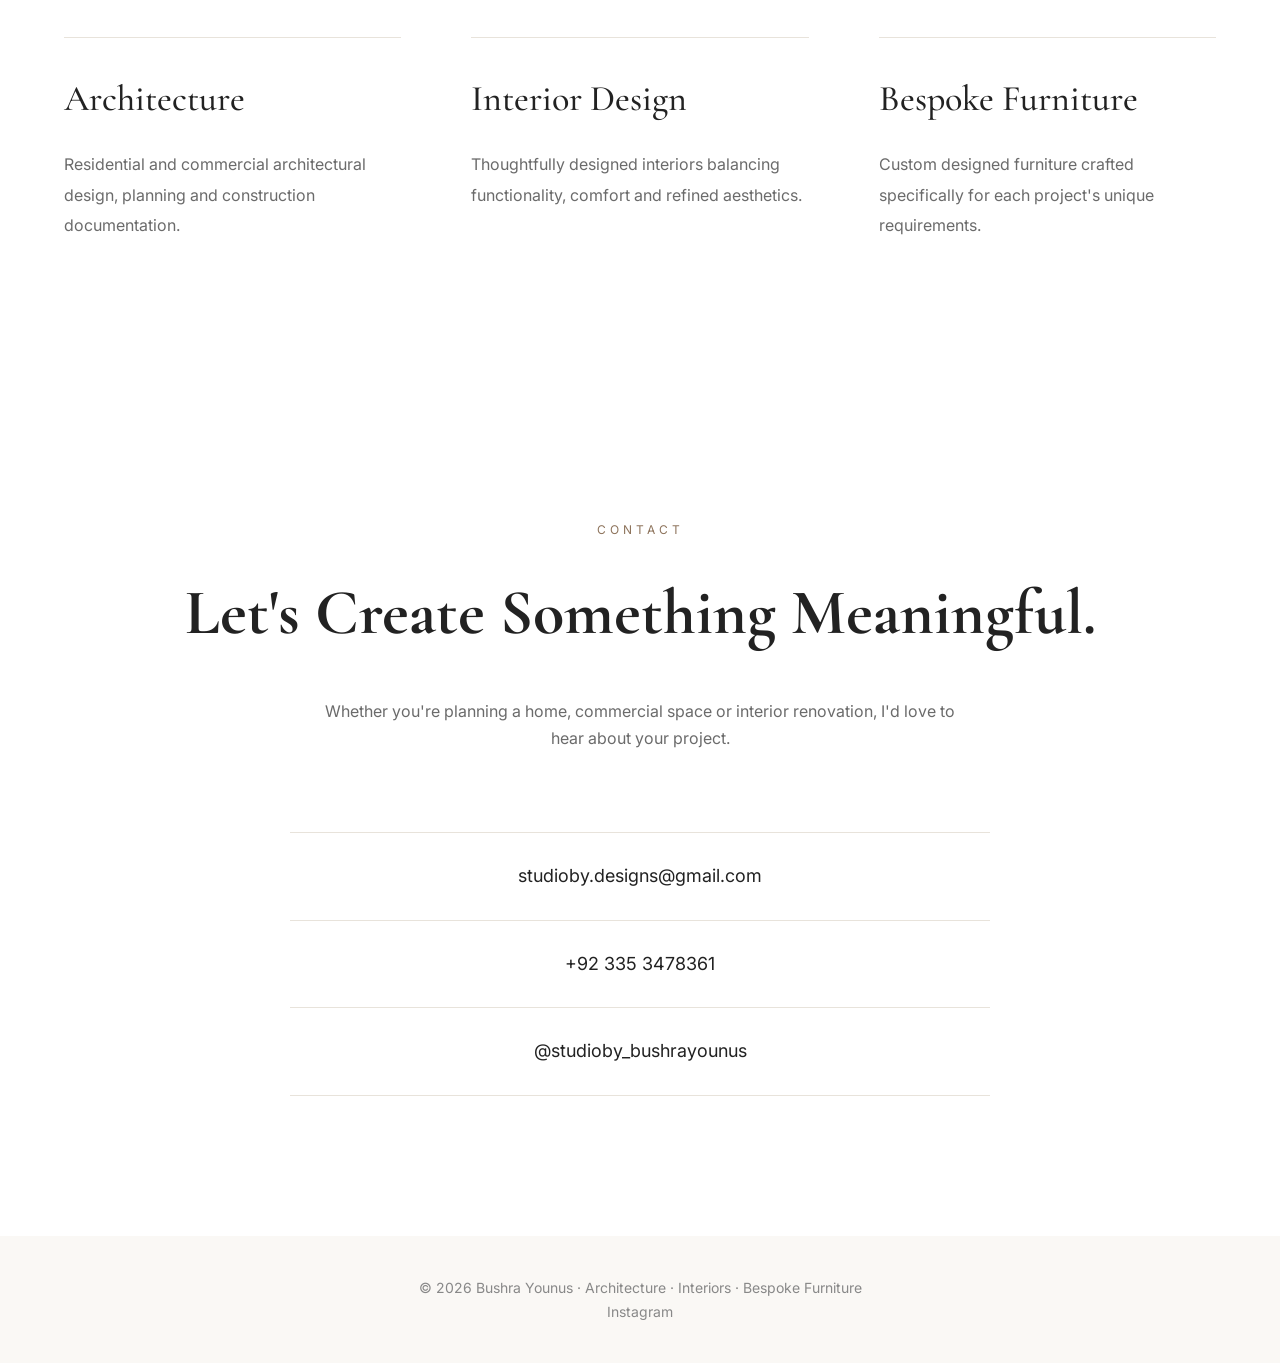
==== commit 28eca8dd: "Update index.html" ====
--- a/index.html
+++ b/index.html
@@ -18,31 +18,55 @@
 
 <body>
 
-<!-- ================= NAVBAR ================= -->
-
-<header>
-
-<nav class="navbar">
-
-    <a href="#" class="logo">
-        <img src="assets/logo/logo.png" alt="Bushra Younus Logo">
-    </a>
-
-    <ul class="nav-links">
-
-        <li><a href="#about">About</a></li>
-
-        <li><a href="#projects">Projects</a></li>
-
-        <li><a href="#services">Services</a></li>
-
-        <li><a href="#contact">Contact</a></li>
-
-    </ul>
-
-</nav>
-
-</header>
+<!-- ================= SIDEBAR ================= -->
+
+<aside class="sidebar" id="sidebar">
+
+    <div class="sidebar-top">
+
+        <a href="#" class="logo">
+            <img src="assets/logo/logo.png" alt="Bushra Younus Logo">
+        </a>
+
+    </div>
+
+    <nav class="sidebar-nav">
+
+        <ul>
+            <li><a href="#about" class="nav-link">Studio</a></li>
+            <li><a href="#projects" class="nav-link">Projects</a></li>
+            <li><a href="#services" class="nav-link">Services</a></li>
+            <li><a href="#contact" class="nav-link">Contact</a></li>
+        </ul>
+
+    </nav>
+
+    <div class="sidebar-bottom">
+
+        <p class="status-tag"><span class="dot"></span> Currently accepting inquiries</p>
+
+        <div class="sidebar-contact">
+            <a href="mailto:studioby.designs@gmail.com">studioby.designs@gmail.com</a>
+            <a href="tel:+923353478361">+92 335 3478361</a>
+        </div>
+
+        <p class="sidebar-copy">Studio BY, Karachi</p>
+
+    </div>
+
+</aside>
+
+<button class="menu-toggle" id="menuToggle" aria-label="Open menu">
+    <span></span>
+    <span></span>
+    <span></span>
+</button>
+
+<a href="#contact" class="inquire-btn">Inquire</a>
+
+<!-- ================= MAIN ================= -->
+
+<main class="main">
 
 <!-- ================= HERO ================= -->
 
@@ -53,23 +77,17 @@
     <div class="hero-content">
 
         <p class="hero-subtitle">
-
-            Architecture • Interiors • Bespoke Furniture
-
+            Architecture &middot; Interiors &middot; Bespoke Furniture
         </p>
 
         <h1>
-
             Designing timeless spaces with purpose.
-
         </h1>
 
         <p>
-
             Residential, commercial and hospitality projects
             crafted through thoughtful planning,
             refined aesthetics and practical functionality.
-
         </p>
 
         <div class="hero-buttons">
@@ -84,6 +102,25 @@
 
         </div>
 
+        <div class="hero-meta">
+
+            <div class="hero-meta-item">
+                <span class="label">Based In</span>
+                <span class="value">Karachi, Pakistan</span>
+            </div>
+
+            <div class="hero-meta-item">
+                <span class="label">Registration</span>
+                <span class="value">PCATP A-06644</span>
+            </div>
+
+            <div class="hero-meta-item">
+                <span class="label">Focus</span>
+                <span class="value">Residential / Commercial / Hospitality</span>
+            </div>
+
+        </div>
+
     </div>
 
 </section>
@@ -111,16 +148,20 @@
 </h2>
 
 <p>
-I am an architect driven by the belief that space should be purposeful, enduring, and meticulously crafted. My design philosophy is rooted in a deep understanding of contextual architecture, structural integrity, and the timeless interplay of materials, light, and form. </p>
-
-<p>
-Before establishing my independent practice, I spent years shaping major architectural landscapes as the Lead Architect at Habib Fida Ali Architects (HFA). Working directly alongside the principal leadership, I spearheaded some of the firm’s most complex and prestigious commissions—ranging from high-end private residences and corporate headquarters to high-rise developments and expansive educational campuses. </p>
-
-<p>
-Throughout my tenure at HFA, I didn't just design; I managed the critical lifecycle of architecture. My role involved leading dedicated design teams, translating complex client visions into buildable realities, coordinating intricate engineering systems, and overseeing strict on-site execution. This rigorous corporate and institutional foundation instilled in me an uncompromising standard for detail, execution, and project management. </p>
-
-<p>
-Today, my independent practice carries forward that rich legacy of architectural excellence, reimagined through a highly personalized, agile approach. We bring the heavy-weight technical expertise required for large-scale institutional projects into a boutique studio setting. Whether designing an intimate residential retreat or a commercial landmark, our commitment remains the same: creating spaces that are contextually relevant, structurally honest, and beautifully executed. </p>
+I am an architect driven by the belief that space should be purposeful, enduring, and meticulously crafted. My design philosophy is rooted in a deep understanding of contextual architecture, structural integrity, and the timeless interplay of materials, light, and form.
+</p>
+
+<p>
+Before establishing my independent practice, I spent years shaping major architectural landscapes as the Lead Architect at Habib Fida Ali Architects (HFA). Working directly alongside the principal leadership, I spearheaded some of the firm's most complex and prestigious commissions, ranging from high end private residences and corporate headquarters to high rise developments and expansive educational campuses.
+</p>
+
+<p>
+Throughout my tenure at HFA, I didn't just design, I managed the critical lifecycle of architecture. My role involved leading dedicated design teams, translating complex client visions into buildable realities, coordinating intricate engineering systems, and overseeing strict on site execution. This rigorous corporate and institutional foundation instilled in me an uncompromising standard for detail, execution, and project management.
+</p>
+
+<p>
+Today, my independent practice carries forward that rich legacy of architectural excellence, reimagined through a highly personalized, agile approach. We bring the heavy weight technical expertise required for large scale institutional projects into a boutique studio setting. Whether designing an intimate residential retreat or a commercial landmark, our commitment remains the same, creating spaces that are contextually relevant, structurally honest, and beautifully executed.
+</p>
 
 <div class="about-details">
 
@@ -129,9 +170,9 @@
         <h3>Education</h3>
 
         <p>
-            <strong> NED University of Engineering & Technology </strong>
+            <strong>NED University of Engineering & Technology</strong>
             <br> Bachelor of Architecture (B.Arch) <br>
-            Karachi, Pakistan • 2017
+            Karachi, Pakistan &middot; 2017
         </p>
 
     </div>
@@ -148,7 +189,7 @@
     </div>
 
 </div>
-    
+
 <a href="#contact" class="btn btn-outline">
 
 Let's Talk
@@ -187,13 +228,16 @@
 
 <div class="project-card" data-project="project1">
 
-<img src="assets/projects/project1/cover.jpg" alt="Project 1">
+<div class="project-image">
+<img src="assets/projects/project1/cover.jpg" alt="Coastal Retreat Architecture">
+<span class="view-tag">View Project</span>
+</div>
 
 <div class="project-info">
 
-<h3> Coastal Retreat- Architecture Hawksbay Beach, Karachi</h3>
-
-<p> Completed | 16,500 sft</p>
+<h3>Coastal Retreat &mdash; Architecture</h3>
+
+<p class="project-meta"><span>Hawksbay Beach, Karachi</span><span>Completed</span><span>16,500 sft</span></p>
 
 </div>
 
@@ -201,13 +245,16 @@
 
 <div class="project-card" data-project="project2">
 
-<img src="assets/projects/project2/cover.jpg" alt="Project 2">
+<div class="project-image">
+<img src="assets/projects/project2/cover.jpg" alt="Luxury Suite">
+<span class="view-tag">View Project</span>
+</div>
 
 <div class="project-info">
 
-<h3>Luxury Suite Sind Club. Karachi </h3>
-
-<p>2025-Proposal | 500 sft </p>
+<h3>Luxury Suite &mdash; Sind Club</h3>
+
+<p class="project-meta"><span>Karachi</span><span>2025 Proposal</span><span>500 sft</span></p>
 
 </div>
 
@@ -215,14 +262,16 @@
 
 <div class="project-card" data-project="project3">
 
-
-<img src="assets/projects/project3/cover.jpg" alt="Project 3">
+<div class="project-image">
+<img src="assets/projects/project3/cover.jpg" alt="Coastal Retreat Interior">
+<span class="view-tag">View Project</span>
+</div>
 
 <div class="project-info">
 
-<h3>Coastal Retreat- Interior Hawksbay Beach, Karachi</h3>
-
-<p>Interior</p>
+<h3>Coastal Retreat &mdash; Interior</h3>
+
+<p class="project-meta"><span>Hawksbay Beach, Karachi</span><span>Interior</span></p>
 
 </div>
 
@@ -230,14 +279,16 @@
 
 <div class="project-card" data-project="project4">
 
-
-<img src="assets/projects/project4/cover.jpg" alt="Project 4">
+<div class="project-image">
+<img src="assets/projects/project4/cover.jpg" alt="Signature Tower">
+<span class="view-tag">View Project</span>
+</div>
 
 <div class="project-info">
 
-<h3>Signature Tower Naya Nazimabad, Karachi </h3>
-
-<p>2021- Under Construction | 190,000 sft </p>
+<h3>Signature Tower</h3>
+
+<p class="project-meta"><span>Naya Nazimabad, Karachi</span><span>Under Construction</span><span>190,000 sft</span></p>
 
 </div>
 
@@ -245,14 +296,16 @@
 
 <div class="project-card" data-project="project5">
 
-
-<img src="assets/projects/project5/cover.jpg" alt="Project 5">
+<div class="project-image">
+<img src="assets/projects/project5/cover.jpg" alt="Restaurant">
+<span class="view-tag">View Project</span>
+</div>
 
 <div class="project-info">
 
-<h3>Resturant DHA Phase VIII, Karachi </h3>
-
-<p>2025- Under Construction | 2000 sft</p>
+<h3>Restaurant</h3>
+
+<p class="project-meta"><span>DHA Phase VIII, Karachi</span><span>Under Construction</span><span>2,000 sft</span></p>
 
 </div>
 
@@ -260,79 +313,20 @@
 
 <div class="project-card" data-project="project6">
 
-
-<img src="assets/projects/project6/cover.jpg" alt="Project 6">
+<div class="project-image">
+<img src="assets/projects/project6/cover.jpg" alt="Corporate Interior">
+<span class="view-tag">View Project</span>
+</div>
 
 <div class="project-info">
 
-<h3>Corporate </h3>
-
-<p>Interior</p>
-
-</div>
-
-</div>
-    
- <!-- <div class="project-card" data-project="project7">
-
-
-<img src="assets/projects/project6/cover.jpg" alt="Project 7">
-
-<div class="project-info">
-
-<h3>Project Six</h3>
-
-<p>Interior</p>
-
-</div>
-
-</div>
-
- <div class="project-card" data-project="project8">
-
-
-<img src="assets/projects/project6/cover.jpg" alt="Project 8">
-
-<div class="project-info">
-
-<h3>Project Six</h3>
-
-<p>Interior</p>
-
-</div>
-
-</div>
-    
-     <div class="project-card" data-project="project9">
-
-
-<img src="assets/projects/project6/cover.jpg" alt="Project 9">
-
-<div class="project-info">
-
-<h3>Project Six</h3>
-
-<p>Interior</p>
-
-</div>
-
-</div>
-    
-     <div class="project-card" data-project="project10">
-
-
-<img src="assets/projects/project6/cover.jpg" alt="Project 10">
-
-<div class="project-info">
-
-<h3>Project Six</h3>
-
-<p>Interior</p>
-
-</div>
-
-</div> -->
-    
+<h3>Corporate</h3>
+
+<p class="project-meta"><span>Interior</span></p>
+
+</div>
+
+</div>
 
 </div>
 
@@ -408,7 +402,7 @@
 
 <p>
 
-Custom-designed furniture crafted specifically
+Custom designed furniture crafted specifically
 for each project's unique requirements.
 
 </p>
@@ -475,18 +469,23 @@
 
 <footer>
 
-<div class="container">
-
-<p>
-
-© 2026 Bushra Younus · Architecture · Interiors · Bespoke Furniture
-
-</p>
+<div class="container footer-inner">
+
+<p>
+
+© 2026 Bushra Younus &middot; Architecture &middot; Interiors &middot; Bespoke Furniture
+
+</p>
+
+<a href="https://www.instagram.com/studioby_bushrayounus/" target="_blank" class="footer-social">Instagram</a>
 
 </div>
 
 </footer>
-    <!-- ================= GALLERY ================= -->
+
+</main>
+
+<!-- ================= GALLERY ================= -->
 
 <div id="gallery" class="gallery">
 
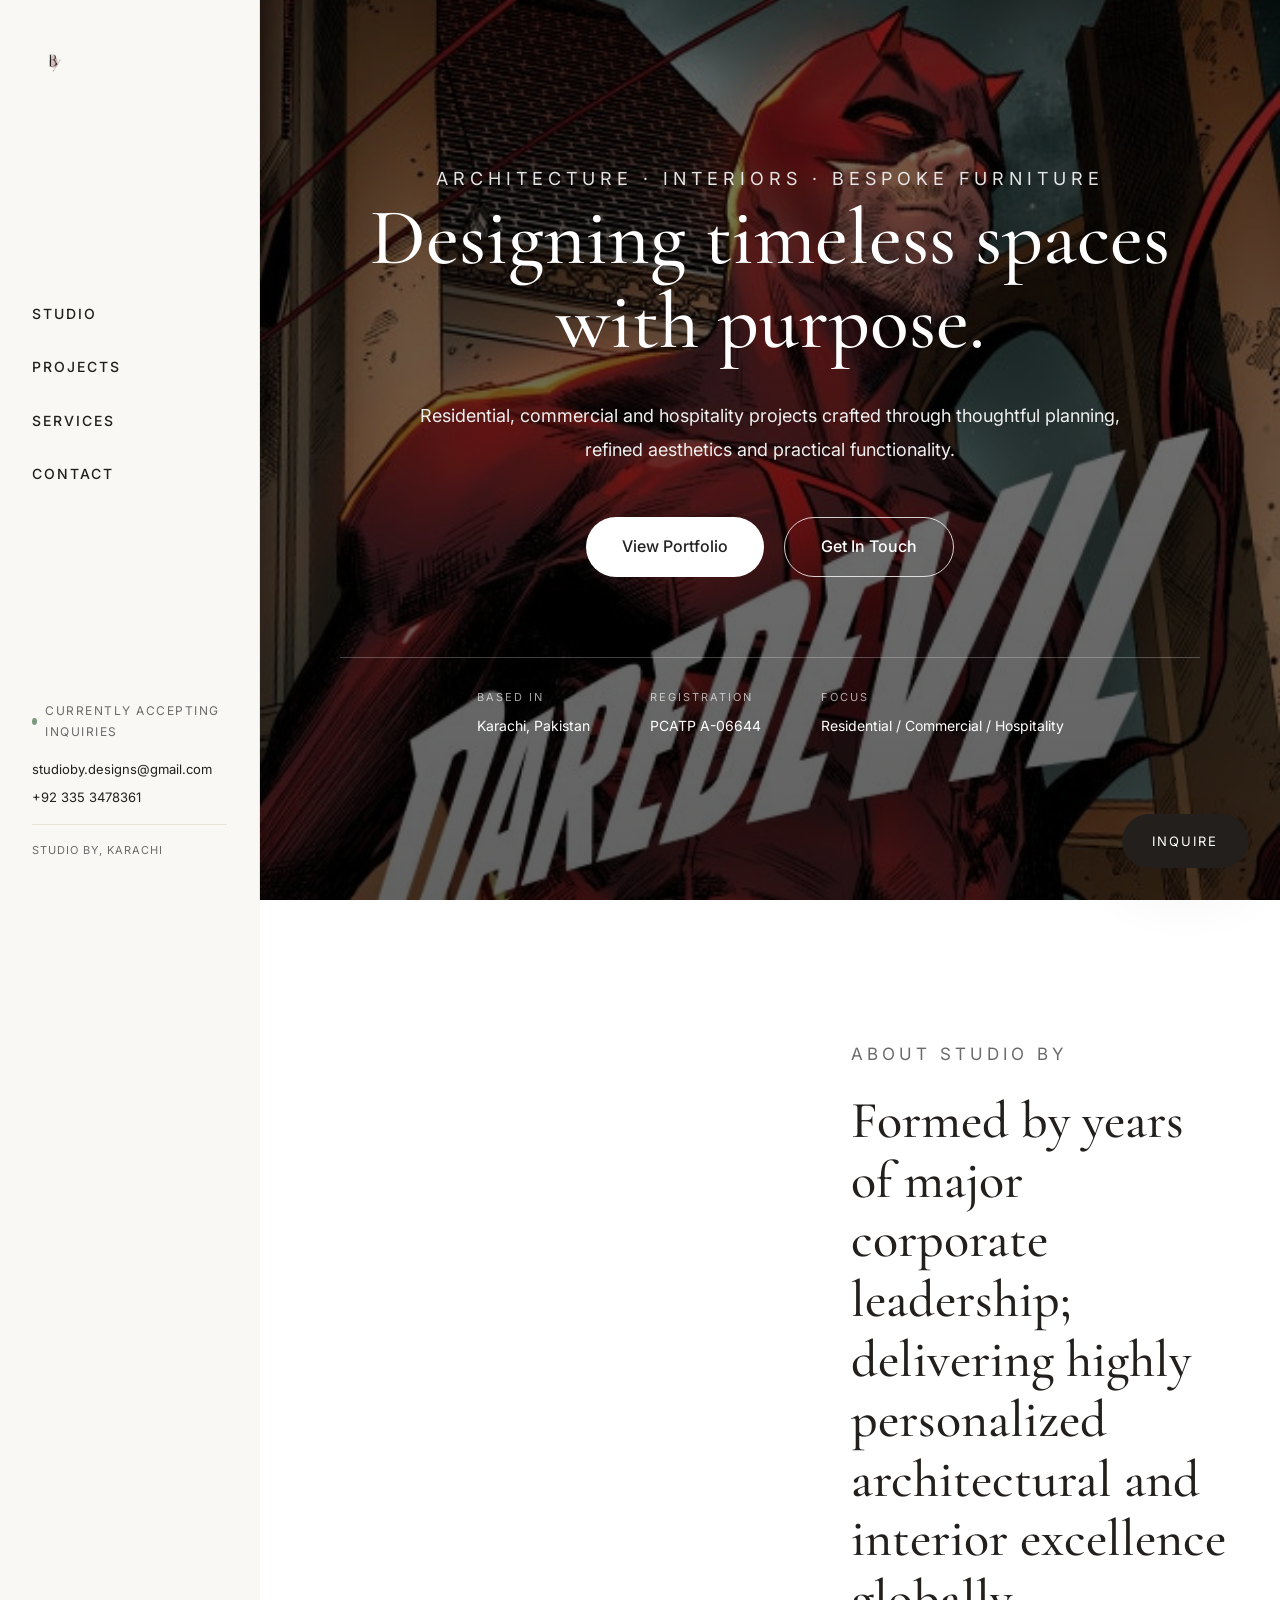
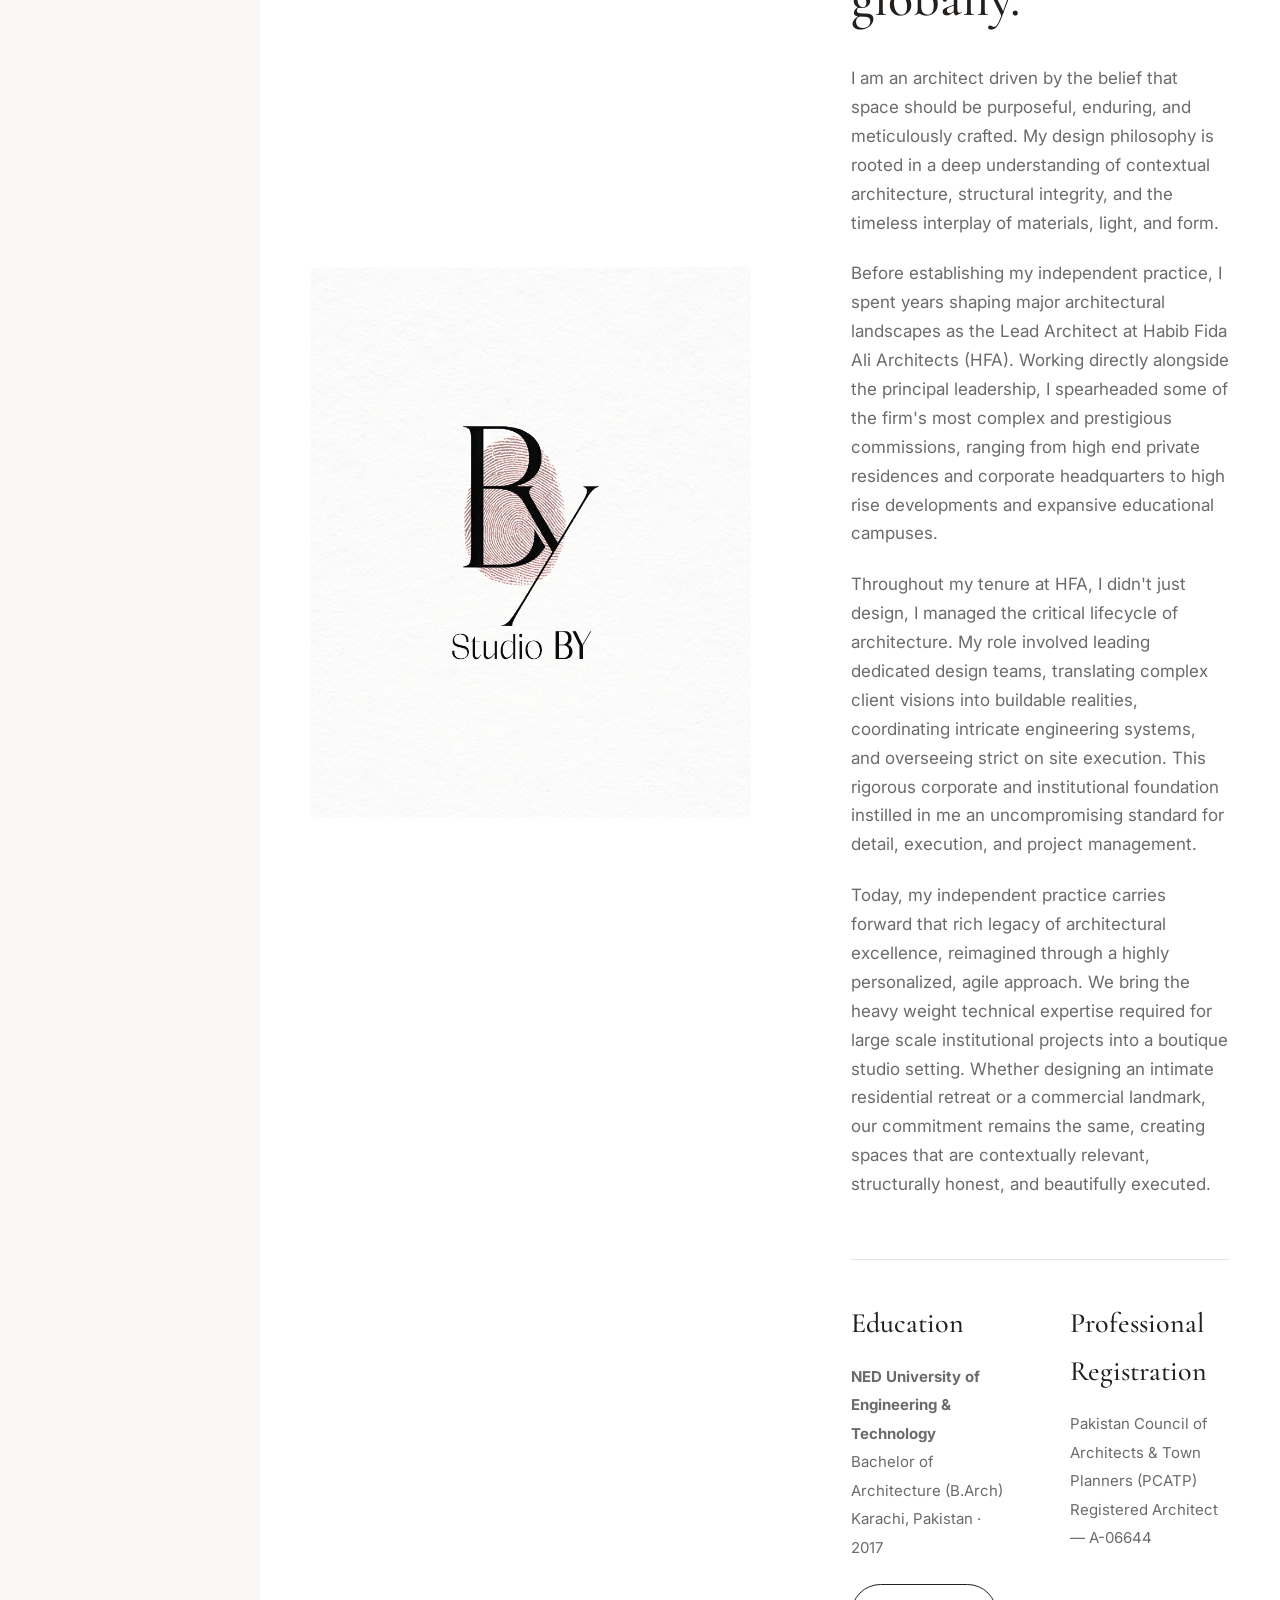
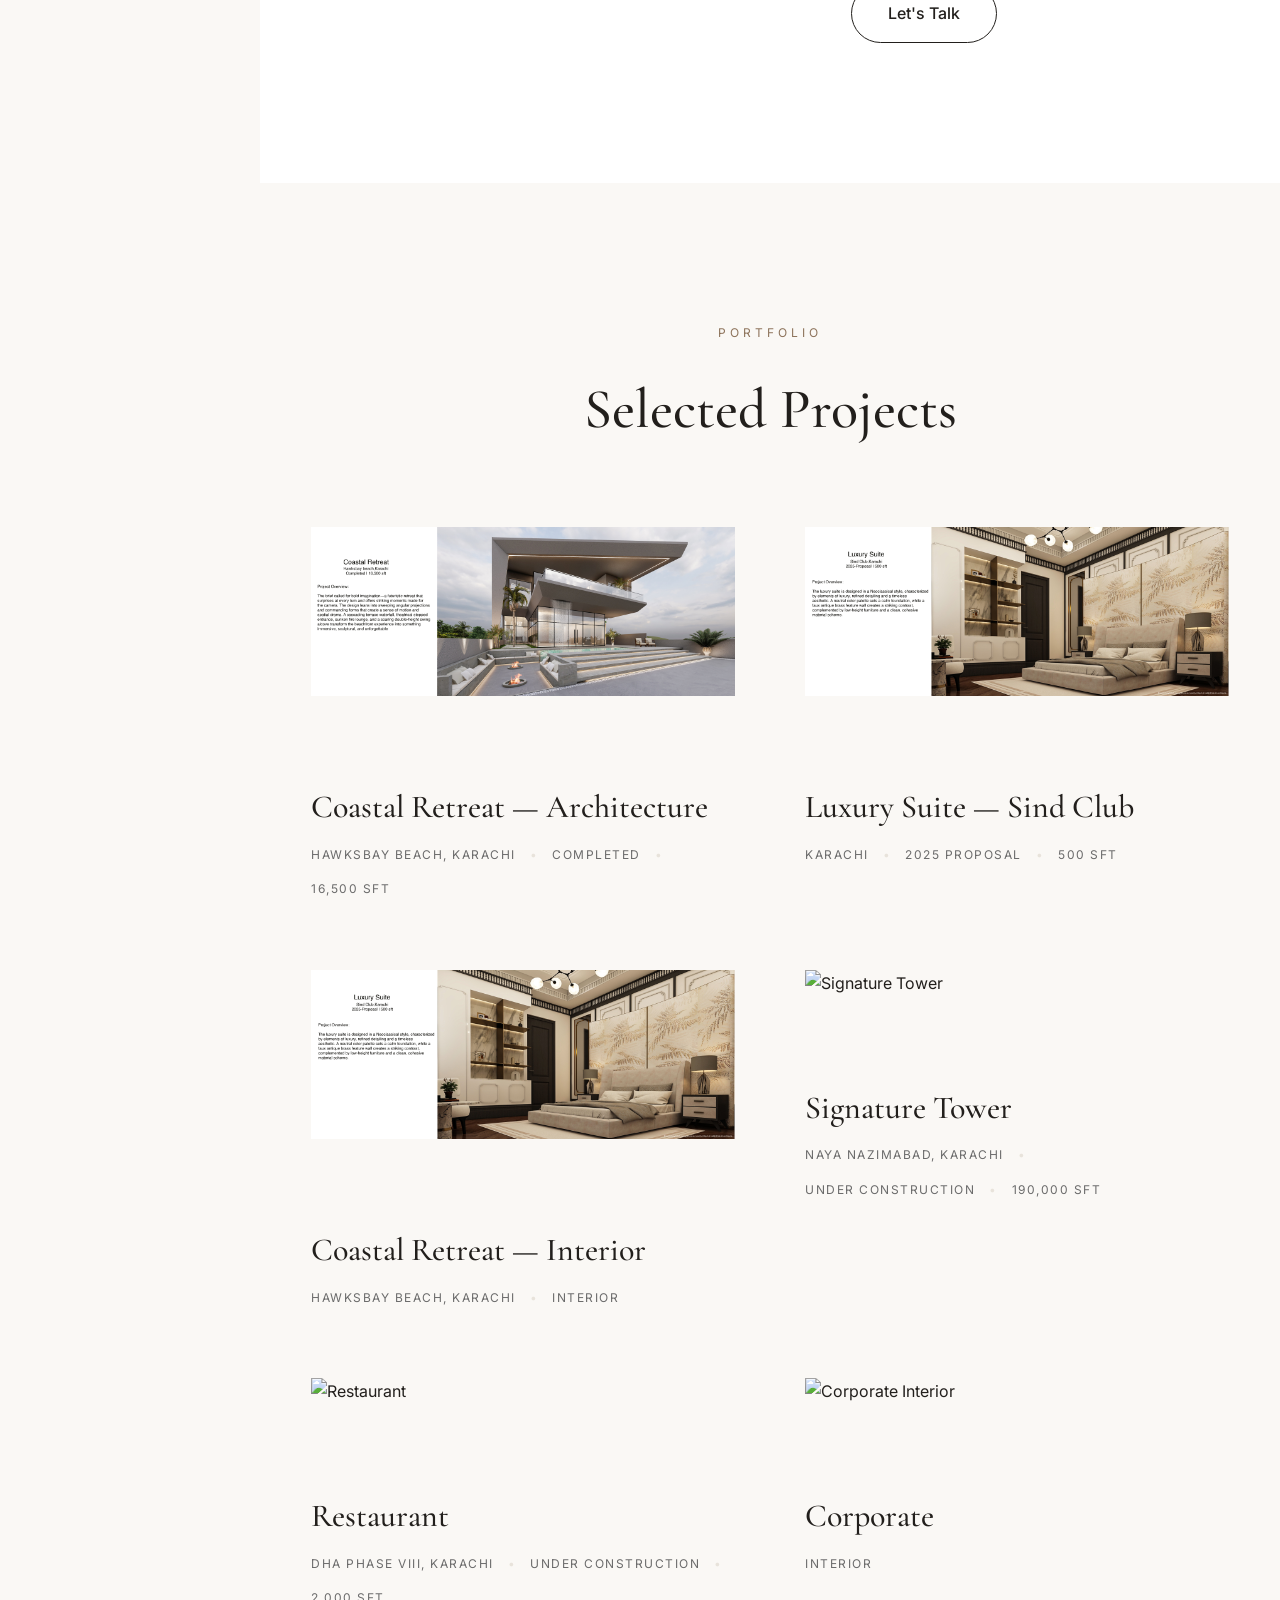
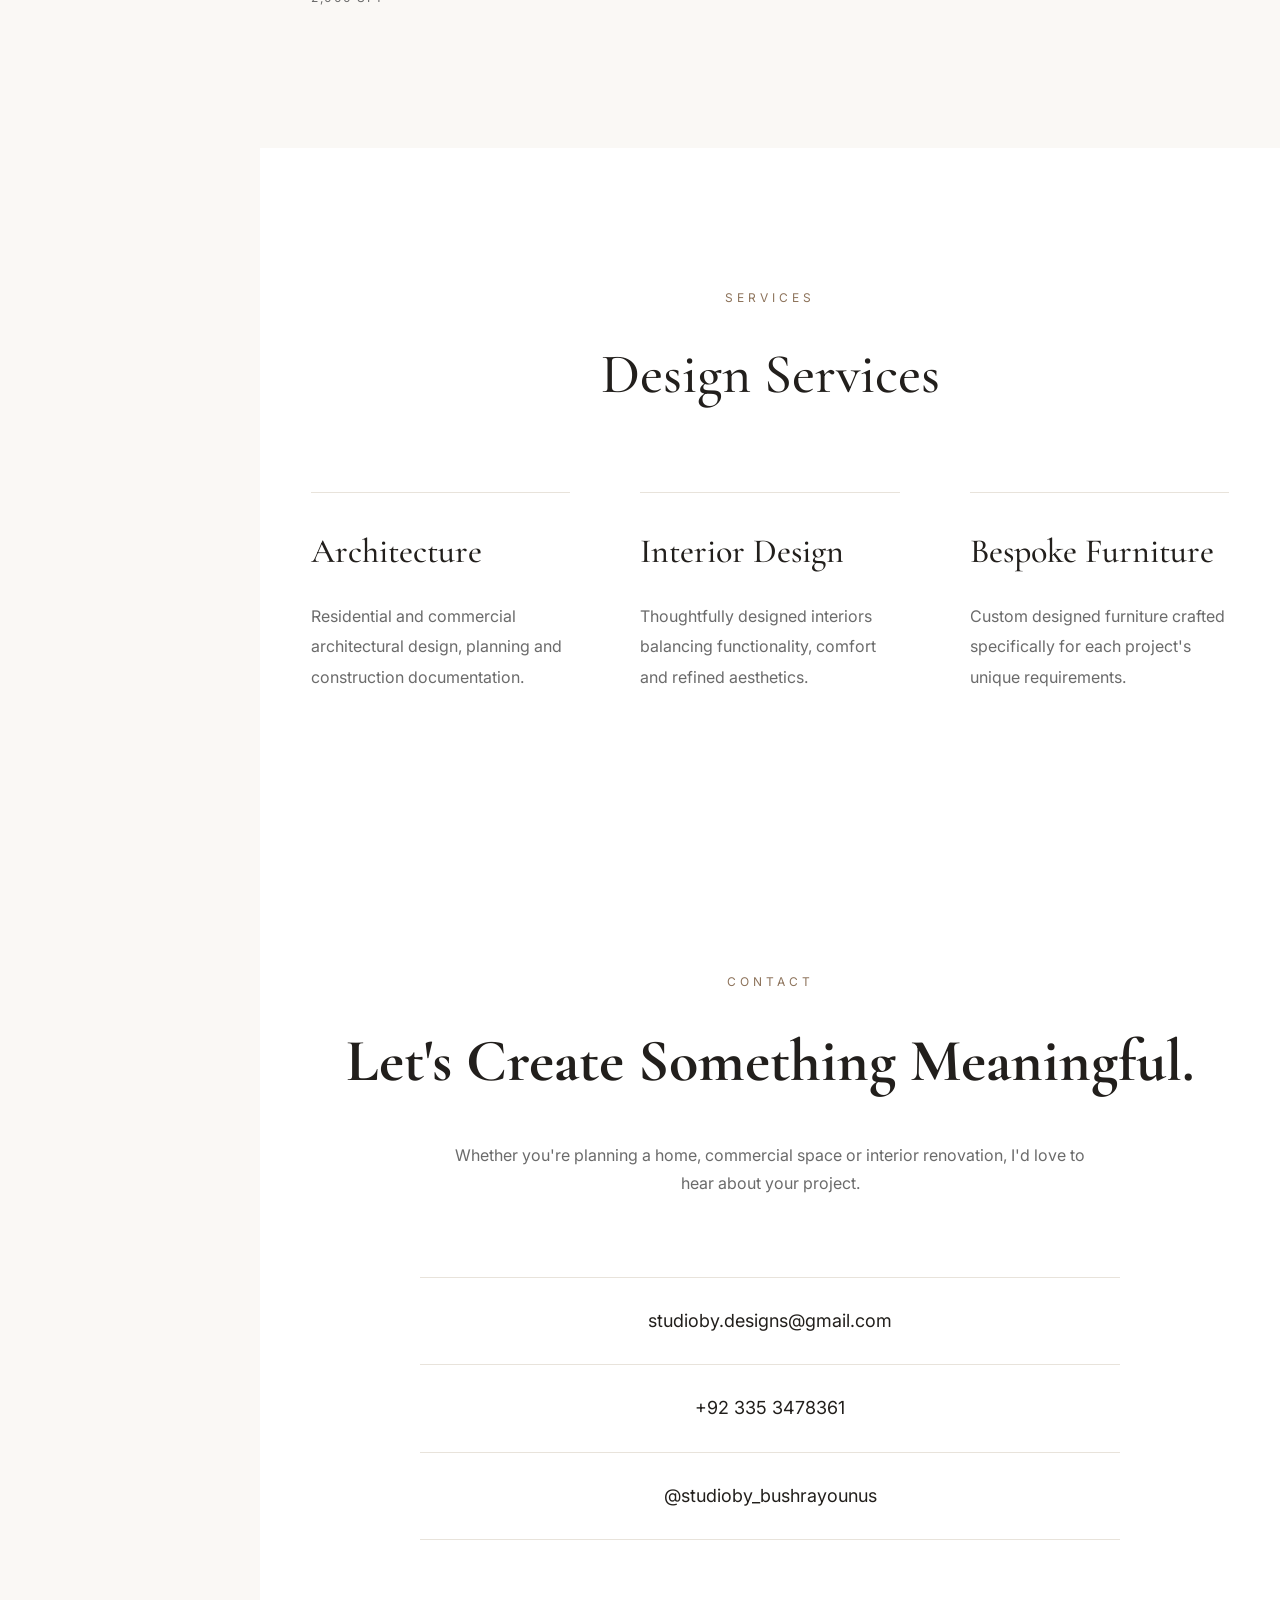
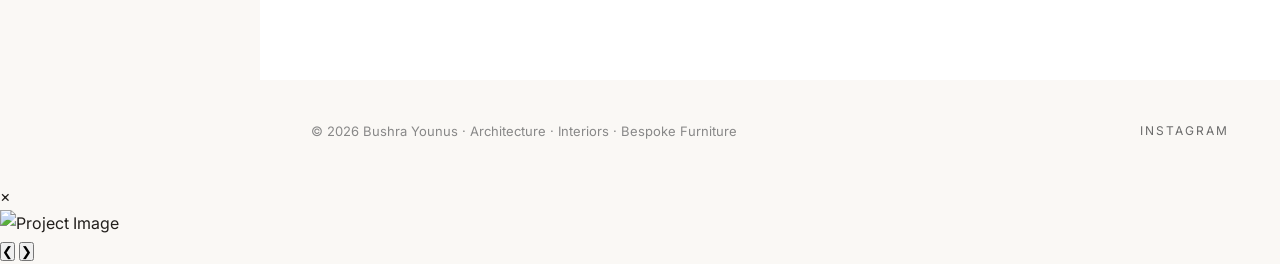
==== commit b6365a45: "Add files via upload" ====
--- a/index.html
+++ b/index.html
@@ -226,7 +226,7 @@
 
 <div class="project-grid">
 
-<div class="project-card" data-project="project1">
+<div class="project-card" data-project="project1" data-images="assets/projects/project1/cover.jpg">
 
 <div class="project-image">
 <img src="assets/projects/project1/cover.jpg" alt="Coastal Retreat Architecture">
@@ -243,7 +243,7 @@
 
 </div>
 
-<div class="project-card" data-project="project2">
+<div class="project-card" data-project="project2" data-images="assets/projects/project2/cover.jpg">
 
 <div class="project-image">
 <img src="assets/projects/project2/cover.jpg" alt="Luxury Suite">
@@ -260,7 +260,7 @@
 
 </div>
 
-<div class="project-card" data-project="project3">
+<div class="project-card" data-project="project3" data-images="assets/projects/project3/cover.jpg">
 
 <div class="project-image">
 <img src="assets/projects/project3/cover.jpg" alt="Coastal Retreat Interior">
@@ -277,7 +277,7 @@
 
 </div>
 
-<div class="project-card" data-project="project4">
+<div class="project-card" data-project="project4" data-images="assets/projects/project4/cover.jpg">
 
 <div class="project-image">
 <img src="assets/projects/project4/cover.jpg" alt="Signature Tower">
@@ -294,7 +294,7 @@
 
 </div>
 
-<div class="project-card" data-project="project5">
+<div class="project-card" data-project="project5" data-images="assets/projects/project5/cover.jpg">
 
 <div class="project-image">
 <img src="assets/projects/project5/cover.jpg" alt="Restaurant">
@@ -311,7 +311,7 @@
 
 </div>
 
-<div class="project-card" data-project="project6">
+<div class="project-card" data-project="project6" data-images="assets/projects/project6/cover.jpg">
 
 <div class="project-image">
 <img src="assets/projects/project6/cover.jpg" alt="Corporate Interior">
--- a/style.css
+++ b/style.css
@@ -6,10 +6,12 @@
 
     --bg:#FAF8F5;
     --white:#ffffff;
-    --text:#222222;
+    --text:#221F1C;
     --muted:#6B6B6B;
     --accent:#8D735B;
     --border:#E8E3DB;
+
+    --sidebar-w:260px;
 
     --shadow:0 25px 60px rgba(0,0,0,.06);
 
@@ -102,721 +104,1328 @@
 }
 
 
-/* ================= NAVBAR ================= */
-
-.navbar{
+/* ================= SIDEBAR ================= */
+
+.sidebar{
 
     position:fixed;
 
     top:0;
     left:0;
 
+    width:var(--sidebar-w);
+
+    height:100vh;
+
+    display:flex;
+
+    flex-direction:column;
+
+    justify-content:space-between;
+
+    padding:40px 32px;
+
+    background:var(--bg);
+
+    border-right:1px solid var(--border);
+
+    z-index:900;
+
+}
+
+.sidebar-top .logo img{
+
+    height:46px;
+
+    width:auto;
+
+}
+
+.sidebar-nav ul{
+
+    list-style:none;
+
+    display:flex;
+
+    flex-direction:column;
+
+    gap:26px;
+
+}
+
+.sidebar-nav a{
+
+    font-size:14px;
+
+    text-transform:uppercase;
+
+    letter-spacing:2px;
+
+    font-weight:500;
+
+    position:relative;
+
+    padding-left:0;
+
+    transition:.3s;
+
+}
+
+.sidebar-nav a::before{
+
+    content:"";
+
+    display:inline-block;
+
+    width:0;
+
+    height:1px;
+
+    background:var(--accent);
+
+    vertical-align:middle;
+
+    margin-right:0;
+
+    transition:.3s;
+
+}
+
+.sidebar-nav a:hover{
+
+    color:var(--accent);
+
+    padding-left:14px;
+
+}
+
+.sidebar-nav a:hover::before{
+
+    width:8px;
+
+    margin-right:6px;
+
+}
+
+.sidebar-bottom{
+
+    display:flex;
+
+    flex-direction:column;
+
+    gap:16px;
+
+}
+
+.status-tag{
+
+    display:flex;
+
+    align-items:center;
+
+    gap:8px;
+
+    font-size:12px;
+
+    text-transform:uppercase;
+
+    letter-spacing:1.5px;
+
+    color:var(--muted);
+
+}
+
+.status-tag .dot{
+
+    width:7px;
+
+    height:7px;
+
+    border-radius:50%;
+
+    background:#7A9A7E;
+
+    display:inline-block;
+
+}
+
+.sidebar-contact{
+
+    display:flex;
+
+    flex-direction:column;
+
+    gap:6px;
+
+}
+
+.sidebar-contact a{
+
+    font-size:13px;
+
+    color:var(--text);
+
+    transition:.3s;
+
+}
+
+.sidebar-contact a:hover{
+
+    color:var(--accent);
+
+}
+
+.sidebar-copy{
+
+    font-size:11px;
+
+    letter-spacing:1px;
+
+    text-transform:uppercase;
+
+    color:var(--muted);
+
+    padding-top:16px;
+
+    border-top:1px solid var(--border);
+
+}
+
+.menu-toggle{
+
+    display:none;
+
+    position:fixed;
+
+    top:24px;
+
+    right:24px;
+
+    z-index:1100;
+
+    width:46px;
+
+    height:46px;
+
+    border-radius:50%;
+
+    border:1px solid var(--border);
+
+    background:var(--white);
+
+    flex-direction:column;
+
+    align-items:center;
+
+    justify-content:center;
+
+    gap:5px;
+
+    cursor:pointer;
+
+}
+
+.menu-toggle span{
+
+    width:18px;
+
+    height:1px;
+
+    background:var(--text);
+
+    transition:.3s;
+
+}
+
+.inquire-btn{
+
+    position:fixed;
+
+    bottom:32px;
+
+    right:32px;
+
+    z-index:850;
+
+    background:var(--text);
+
+    color:var(--white);
+
+    padding:16px 30px;
+
+    border-radius:50px;
+
+    font-size:13px;
+
+    text-transform:uppercase;
+
+    letter-spacing:2px;
+
+    box-shadow:var(--shadow);
+
+    transition:.35s;
+
+}
+
+.inquire-btn:hover{
+
+    background:var(--accent);
+
+    transform:translateY(-3px);
+
+}
+
+
+/* ================= MAIN ================= */
+
+.main{
+
+    margin-left:var(--sidebar-w);
+
+}
+
+
+/* ================= HERO ================= */
+
+.hero{
+
+    height:100vh;
+
+    position:relative;
+
+    display:flex;
+
+    justify-content:center;
+
+    align-items:center;
+
+    text-align:center;
+
+    overflow:hidden;
+
+    background:url("assets/hero/hero.jpg") center center/cover;
+
+}
+
+.hero::before{
+
+    content:"";
+
+    position:absolute;
+
+    inset:0;
+
+    background:rgba(0,0,0,.45);
+
+}
+
+.hero::after{
+
+    content:"";
+
+    position:absolute;
+
+    inset:0;
+
+    background:linear-gradient(to top,
+    rgba(0,0,0,.3),
+    rgba(0,0,0,.15));
+
+}
+
+.hero-content{
+
+    position:relative;
+
+    z-index:2;
+
+    color:white;
+
+    max-width:900px;
+
+    padding:20px;
+
+}
+
+.hero-subtitle{
+
+    text-transform:uppercase;
+
+    letter-spacing:5px;
+
+    font-size:14px;
+
+    margin-bottom:26px;
+
+    opacity:.95;
+
+}
+
+.hero h1{
+
+    font-family:'Cormorant Garamond',serif;
+
+    font-size:80px;
+
+    line-height:1.05;
+
+    font-weight:500;
+
+    margin-bottom:35px;
+
+}
+
+.hero p{
+
+    max-width:700px;
+
+    margin:auto;
+
+    font-size:18px;
+
+    line-height:1.9;
+
+    color:#efefef;
+
+}
+
+.hero-buttons{
+
+    display:flex;
+
+    justify-content:center;
+
+    gap:20px;
+
+    margin-top:50px;
+
+}
+
+.hero-meta{
+
+    display:flex;
+
+    justify-content:center;
+
+    gap:60px;
+
+    margin-top:80px;
+
+    padding-top:30px;
+
+    border-top:1px solid rgba(255,255,255,.25);
+
+}
+
+.hero-meta-item{
+
+    display:flex;
+
+    flex-direction:column;
+
+    gap:8px;
+
+    text-align:left;
+
+}
+
+.hero-meta-item .label{
+
+    font-size:11px;
+
+    text-transform:uppercase;
+
+    letter-spacing:2px;
+
+    color:rgba(255,255,255,.65);
+
+}
+
+.hero-meta-item .value{
+
+    font-size:14px;
+
+    color:#fff;
+
+}
+
+
+/* ================= BUTTONS  ================= */
+
+.btn{
+
+    display:inline-flex;
+
+    align-items:center;
+
+    justify-content:center;
+
+    padding:15px 36px;
+
+    border-radius:50px;
+
+    font-weight:500;
+
+    transition:.35s;
+
+}
+
+.btn-dark{
+
+    background:white;
+
+    color:#222;
+
+}
+
+.btn-dark:hover{
+
+    transform:translateY(-4px);
+
+    box-shadow:var(--shadow);
+
+}
+
+.btn-light{
+
+    border:1px solid rgba(255,255,255,.8);
+
+    color:white;
+
+}
+
+.btn-light:hover{
+
+    background:white;
+
+    color:#222;
+
+}
+
+.btn-outline{
+
+    border:1px solid var(--text);
+
+    color:var(--text);
+
+    width:max-content;
+
+}
+
+.btn-outline:hover{
+
+    background:var(--text);
+
+    color:white;
+
+}
+
+/*================ ABOUT ================*/
+
+.about{
+
+    background:#fff;
+
+}
+
+.about .container{
+
+    display:grid;
+
+    grid-template-columns:440px 1fr;
+
+    gap:100px;
+
+    align-items:center;
+
+}
+
+.about-image{
+
+    overflow:hidden;
+
+}
+
+.about-image img{
+
     width:100%;
 
-    padding:22px 8%;
+    aspect-ratio:4/5;
+
+    object-fit:cover;
+
+}
+
+.about-content{
+
+    max-width:640px;
+
+}
+
+.about-content h2{
+
+    font-family:"Cormorant Garamond",serif;
+
+    font-size:52px;
+
+    font-weight:500;
+
+    line-height:1.15;
+
+    margin-bottom:35px;
+
+}
+
+.about-content p{
+
+    color:var(--muted);
+
+    margin-bottom:22px;
+
+    font-size:17px;
+
+}
+
+.about-details{
+
+    display:grid;
+
+    grid-template-columns:1fr 1fr;
+
+    gap:60px;
+
+    margin-top:60px;
+
+    padding-top:40px;
+
+    border-top:1px solid var(--border);
+
+}
+
+.about-item h3{
+
+    font-family:"Cormorant Garamond",serif;
+
+    font-size:28px;
+
+    font-weight:500;
+
+    margin-bottom:15px;
+
+}
+
+.about-item p{
+
+    color:var(--muted);
+
+    line-height:1.9;
+
+    font-size:15px;
+
+}
+
+/*================ PROJECTS ================*/
+
+.projects{
+
+    background:var(--bg);
+
+}
+
+.project-grid{
+
+    display:grid;
+
+    grid-template-columns:repeat(2,1fr);
+
+    gap:70px;
+
+}
+
+.project-card{
+
+    display:block;
+
+    cursor:pointer;
+
+}
+
+.project-image{
+
+    position:relative;
+
+    overflow:hidden;
+
+}
+
+.project-image img{
+
+    width:100%;
+
+    height:600px;
+
+    object-fit:cover;
+
+    transition:.6s;
+
+}
+
+.view-tag{
+
+    position:absolute;
+
+    left:24px;
+
+    bottom:24px;
+
+    padding:12px 24px;
+
+    background:rgba(250,248,245,.95);
+
+    color:var(--text);
+
+    font-size:12px;
+
+    text-transform:uppercase;
+
+    letter-spacing:2px;
+
+    opacity:0;
+
+    transform:translateY(12px);
+
+    transition:.4s;
+
+}
+
+.project-card:hover .view-tag{
+
+    opacity:1;
+
+    transform:translateY(0);
+
+}
+
+.project-card:hover .project-image img{
+
+    transform:scale(1.04);
+
+}
+
+.project-info{
+
+    padding-top:24px;
+
+}
+
+.project-info h3{
+
+    font-family:"Cormorant Garamond",serif;
+
+    font-size:32px;
+
+    font-weight:500;
+
+    margin-bottom:10px;
+
+}
+
+.project-meta{
 
     display:flex;
 
+    flex-wrap:wrap;
+
+    gap:14px;
+
+    color:var(--muted);
+
+    letter-spacing:1.5px;
+
+    text-transform:uppercase;
+
+    font-size:12px;
+
+}
+
+.project-meta span:not(:last-child)::after{
+
+    content:"\2022";
+
+    margin-left:14px;
+
+    color:var(--border);
+
+}
+
+/*================ SERVICES ================*/
+
+.services{
+
+    background:white;
+
+}
+
+.services-grid{
+
+    display:grid;
+
+    grid-template-columns:repeat(3,1fr);
+
+    gap:70px;
+
+}
+
+.service-card{
+
+    border-top:1px solid var(--border);
+
+    padding-top:30px;
+
+}
+
+.service-card h3{
+
+    font-family:"Cormorant Garamond",serif;
+
+    font-size:34px;
+
+    margin-bottom:20px;
+
+    font-weight:500;
+
+}
+
+.service-card p{
+
+    color:var(--muted);
+
+    line-height:1.9;
+
+}
+
+/*================ CONTACT ================*/
+
+.contact{
+
+    background:#fff;
+
+    text-align:center;
+
+}
+
+.contact h2{
+
+    font-family:"Cormorant Garamond",serif;
+
+    font-size:60px;
+
+    margin-bottom:30px;
+
+}
+
+.contact-text{
+
+    width:min(650px,90%);
+
+    margin:0 auto 80px;
+
+    color:var(--muted);
+
+}
+
+.contact-links{
+
+    width:min(700px,90%);
+
+    margin:auto;
+
+}
+
+.contact-links a{
+
+    display:block;
+
+    padding:28px 0;
+
+    border-top:1px solid var(--border);
+
+    font-size:18px;
+
+    transition:.3s;
+
+}
+
+.contact-links a:last-child{
+
+    border-bottom:1px solid var(--border);
+
+}
+
+.contact-links a:hover{
+
+    color:var(--accent);
+
+}
+
+footer{
+
+    background:var(--bg);
+
+    padding:40px 0;
+
+}
+
+.footer-inner{
+
+    display:flex;
+
     justify-content:space-between;
 
     align-items:center;
 
-    z-index:999;
-
-    transition:.35s;
-
-}
-
-.navbar.scrolled{
-
-    background:rgba(255,255,255,.94);
-
-    backdrop-filter:blur(14px);
-
-    box-shadow:0 8px 35px rgba(0,0,0,.08);
-
-}
-
-.logo img{
-
-    height:52px;
-
-    width:auto;
-
-}
-
-.nav-links{
+    flex-wrap:wrap;
+
+    gap:12px;
+
+    color:#888;
+
+    font-size:13px;
+
+}
+
+.footer-social{
+
+    text-transform:uppercase;
+
+    letter-spacing:2px;
+
+    font-size:12px;
+
+    color:var(--muted);
+
+    transition:.3s;
+
+}
+
+.footer-social:hover{
+
+    color:var(--accent);
+
+}
+
+
+/*================ PROJECT DETAIL PAGE ================*/
+
+.back-link{
+
+    display:inline-flex;
+
+    align-items:center;
+
+    gap:8px;
+
+    font-size:12px;
+
+    text-transform:uppercase;
+
+    letter-spacing:2px;
+
+    color:var(--muted);
+
+    padding:36px 0 0;
+
+    transition:.3s;
+
+}
+
+.back-link:hover{
+
+    color:var(--accent);
+
+}
+
+.project-hero{
+
+    height:70vh;
+
+    min-height:480px;
+
+    position:relative;
 
     display:flex;
 
-    gap:42px;
-
-    list-style:none;
-
-}
-
-.nav-links a{
+    align-items:flex-end;
+
+    background-size:cover;
+
+    background-position:center;
+
+}
+
+.project-hero::before{
+
+    content:"";
+
+    position:absolute;
+
+    inset:0;
+
+    background:linear-gradient(to top,rgba(0,0,0,.55),rgba(0,0,0,.05) 60%);
+
+}
+
+.project-hero-content{
+
+    position:relative;
+
+    z-index:2;
+
+    color:#fff;
+
+    padding:60px 6%;
+
+    width:100%;
+
+}
+
+.status-label{
+
+    text-transform:uppercase;
+
+    letter-spacing:3px;
+
+    font-size:12px;
+
+    margin-bottom:16px;
+
+    opacity:.9;
+
+}
+
+.project-hero-content h1{
+
+    font-family:'Cormorant Garamond',serif;
+
+    font-size:60px;
+
+    font-weight:500;
+
+    margin-bottom:12px;
+
+}
+
+.project-location{
 
     font-size:15px;
 
+    letter-spacing:1px;
+
+    opacity:.9;
+
+}
+
+.stats-row{
+
+    display:flex;
+
+    flex-wrap:wrap;
+
+    gap:50px;
+
+    padding:50px 0;
+
+    border-bottom:1px solid var(--border);
+
+}
+
+.stat{
+
+    display:flex;
+
+    flex-direction:column;
+
+    gap:8px;
+
+}
+
+.stat .label{
+
+    font-size:11px;
+
+    text-transform:uppercase;
+
+    letter-spacing:2px;
+
+    color:var(--muted);
+
+}
+
+.stat .value{
+
+    font-size:16px;
+
+    font-family:'Cormorant Garamond',serif;
+
+}
+
+.project-body{
+
+    padding:80px 0;
+
+    max-width:820px;
+
+}
+
+.project-text{
+
+    color:var(--muted);
+
+    font-size:18px;
+
+    line-height:1.9;
+
+    margin-bottom:60px;
+
+}
+
+.project-image{
+
+    margin-bottom:60px;
+
+    overflow:hidden;
+
+}
+
+.project-image img{
+
+    width:100%;
+
+    height:auto;
+
+}
+
+.project-image-grid{
+
+    display:grid;
+
+    grid-template-columns:1fr 1fr;
+
+    gap:24px;
+
+    margin-bottom:60px;
+
+}
+
+.project-image-grid img{
+
+    width:100%;
+
+    height:420px;
+
+    object-fit:cover;
+
+}
+
+.more-projects{
+
+    background:#fff;
+
+    border-top:1px solid var(--border);
+
+}
+
+.more-projects-grid{
+
+    display:grid;
+
+    grid-template-columns:repeat(3,1fr);
+
+    gap:50px;
+
+}
+
+.more-project-card{
+
+    display:block;
+
+}
+
+.more-project-card img{
+
+    height:320px;
+
+    object-fit:cover;
+
+    margin-bottom:18px;
+
+}
+
+.more-project-card h3{
+
+    font-family:'Cormorant Garamond',serif;
+
+    font-size:24px;
+
     font-weight:500;
 
-    position:relative;
-
-    transition:.3s;
-
-}
-
-.nav-links a::after{
-
-    content:"";
-
-    position:absolute;
-
-    left:0;
-    bottom:-8px;
-
-    width:0;
-
-    height:1px;
-
-    background:var(--accent);
-
-    transition:.3s;
-
-}
-
-.nav-links a:hover{
-
-    color:var(--accent);
-
-}
-
-.nav-links a:hover::after{
-
-    width:100%;
-
-}
-
-
-/* ================= HERO ================= */
-
-.hero{
-
-    height:100vh;
-
-    position:relative;
+}
+
+.more-project-card p{
+
+    color:var(--muted);
+
+    font-size:12px;
+
+    text-transform:uppercase;
+
+    letter-spacing:1.5px;
+
+    margin-top:6px;
+
+}
+
+
+/* ================= RESPONSIVE ================= */
+
+@media(max-width:1000px){
+
+.sidebar{
+
+    transform:translateX(-100%);
+
+    transition:.4s;
+
+    width:280px;
+
+}
+
+.sidebar.open{
+
+    transform:translateX(0);
+
+}
+
+.menu-toggle{
 
     display:flex;
 
-    justify-content:center;
+}
+
+.main{
+
+    margin-left:0;
+
+}
+
+.inquire-btn{
+
+    bottom:24px;
+
+    right:24px;
+
+    padding:14px 24px;
+
+}
+
+}
+
+@media(max-width:900px){
+
+.hero h1{
+
+font-size:48px;
+
+}
+
+.hero-meta{
+
+    flex-direction:column;
+
+    gap:20px;
 
     align-items:center;
 
     text-align:center;
 
-    overflow:hidden;
-
-    background:url("assets/hero/hero.jpg") center center/cover;
-
-}
-
-.hero::before{
-
-    content:"";
-
-    position:absolute;
-
-    inset:0;
-
-    background:rgba(0,0,0,.45);
-
-}
-
-.hero::after{
-
-    content:"";
-
-    position:absolute;
-
-    inset:0;
-
-    background:linear-gradient(to top,
-    rgba(0,0,0,.25),
-    rgba(0,0,0,.15));
-
-}
-
-.hero-content{
-
-    position:relative;
-
-    z-index:2;
-
-    color:white;
-
-    max-width:900px;
-
-    padding:20px;
-
-}
-
-.hero-subtitle{
-
-    text-transform:uppercase;
-
-    letter-spacing:5px;
-
-    font-size:14px;
-
-    margin-bottom:26px;
-
-    opacity:.95;
-
-}
-
-.hero h1{
-
-    font-family:'Cormorant Garamond',serif;
-
-    font-size:88px;
-
-    line-height:1.05;
-
-    font-weight:500;
-
-    margin-bottom:35px;
-
-}
-
-.hero p{
-
-    max-width:720px;
-
-    margin:auto;
-
-    font-size:18px;
-
-    line-height:1.9;
-
-    color:#efefef;
-
-}
-
-.hero-buttons{
-
-    display:flex;
-
-    justify-content:center;
-
-    gap:20px;
-
-    margin-top:50px;
-
-}
-
-
-/* ================= BUTTONS  ================= */
-
-.btn{
-
-    display:inline-flex;
+}
+
+.hero-meta-item{
 
     align-items:center;
 
-    justify-content:center;
-
-    padding:15px 36px;
-
-    border-radius:50px;
-
-    font-weight:500;
-
-    transition:.35s;
-
-}
-
-.btn-dark{
-
-    background:white;
-
-    color:#222;
-
-}
-
-.btn-dark:hover{
-
-    transform:translateY(-4px);
-
-    box-shadow:var(--shadow);
-
-}
-
-.btn-light{
-
-    border:1px solid rgba(255,255,255,.8);
-
-    color:white;
-
-}
-
-.btn-light:hover{
-
-    background:white;
-
-    color:#222;
-
-}
-
-.btn-outline{
-
-    border:1px solid var(--text);
-
-    color:var(--text);
-
-    width:max-content;
-
-}
-
-.btn-outline:hover{
-
-    background:var(--text);
-
-    color:white;
-
-}
-/*================ ABOUT ================*/
-
-.about{
-
-    background:#fff;
-
 }
 
 .about .container{
 
-    display:grid;
-
-    grid-template-columns:480px 1fr;
-
-    gap:100px;
-
-    align-items:center;
-
-}
-
-.about-image{
-
-    overflow:hidden;
-
-}
-
-.about-image img{
-
-    width:100%;
-
-    aspect-ratio:4/5;
-
-    object-fit:cover;
-
-}
-
-.about-content{
-
-    max-width:620px;
-
-}
-
-.about-content h2{
-
-    font-family:"Cormorant Garamond",serif;
-
-    font-size:58px;
-
-    font-weight:500;
-
-    line-height:1.1;
-
-    margin-bottom:35px;
-
-}
-
-.about-content p{
-
-    color:var(--muted);
-
-    margin-bottom:22px;
-
-    font-size:17px;
-
-}
-.about-details{
-
-    display:grid;
-
-    grid-template-columns:1fr 1fr;
-
-    gap:60px;
-
-    margin-top:60px;
-
-    padding-top:40px;
-
-    border-top:1px solid var(--border);
-
-}
-
-.about-item h3{
-
-    font-family:"Cormorant Garamond",serif;
-
-    font-size:30px;
-
-    font-weight:500;
-
-    margin-bottom:15px;
-
-}
-
-.about-item p{
-
-    color:var(--muted);
-
-    line-height:1.9;
-
-}
-/*================ PROJECTS ================*/
-
-.projects{
-
-    background:var(--bg);
+grid-template-columns:1fr;
+
+gap:60px;
 
 }
 
 .project-grid{
 
-    display:grid;
-
-    grid-template-columns:repeat(2,1fr);
-
-    gap:70px;
-
-}
-
-.project-card{
-
-    cursor:pointer;
-
-}
-
-.project-card img{
-
-    width:100%;
-
-    height:620px;
-
-    object-fit:cover;
-
-    transition:.6s;
-
-}
-
-.project-info{
-
-    padding-top:24px;
-
-}
-
-.project-info h3{
-
-    font-family:"Cormorant Garamond",serif;
-
-    font-size:34px;
-
-    font-weight:500;
-
-    margin-bottom:6px;
-
-}
-
-.project-info p{
-
-    color:var(--muted);
-
-    letter-spacing:2px;
-
-    text-transform:uppercase;
-
-    font-size:13px;
-
-}
-
-.project-card:hover img{
-
-    transform:scale(1.03);
-
-}
-/*================ SERVICES ================*/
-
-.services{
-
-    background:white;
+grid-template-columns:1fr;
+
+gap:50px;
+
+}
+
+.project-image img{
+
+height:420px;
 
 }
 
 .services-grid{
 
-    display:grid;
-
-    grid-template-columns:repeat(3,1fr);
-
-    gap:70px;
-
-}
-
-.service-card{
-
-    border-top:1px solid var(--border);
-
-    padding-top:30px;
-
-}
-
-.service-card h3{
-
-    font-family:"Cormorant Garamond",serif;
-
-    font-size:36px;
-
-    margin-bottom:20px;
-
-    font-weight:500;
-
-}
-
-.service-card p{
-
-    color:var(--muted);
-
-    line-height:1.9;
-
-}
-/*================ CONTACT ================*/
-
-.contact{
-
-    background:#fff;
+grid-template-columns:1fr;
+
+}
+
+.contact h2{
+
+font-size:40px;
+
+}
+
+.section{
+
+padding:90px 0;
+
+}
+
+.footer-inner{
+
+    flex-direction:column;
 
     text-align:center;
 
 }
 
-.contact h2{
-
-    font-family:"Cormorant Garamond",serif;
-
-    font-size:64px;
-
-    margin-bottom:30px;
-
-}
-
-.contact-text{
-
-    width:min(650px,90%);
-
-    margin:0 auto 80px;
-
-    color:var(--muted);
-
-}
-
-.contact-links{
-
-    width:min(700px,90%);
-
-    margin:auto;
-
-}
-
-.contact-links a{
-
-    display:block;
-
-    padding:28px 0;
-
-    border-top:1px solid var(--border);
-
-    font-size:18px;
-
-    transition:.3s;
-
-}
-
-.contact-links a:last-child{
-
-    border-bottom:1px solid var(--border);
-
-}
-
-.contact-links a:hover{
-
-    color:var(--accent);
-
-}
-footer{
-
-    background:var(--bg);
-
-    padding:40px 0;
-
-    text-align:center;
-
-    color:#888;
-
-    font-size:14px;
-
-}
-@media(max-width:900px){
-
-.hero h1{
-
-font-size:54px;
-
-}
-
-.about .container{
-
-grid-template-columns:1fr;
-
-gap:60px;
-
-}
-
-.project-grid{
-
-grid-template-columns:1fr;
-
-gap:50px;
-
-}
-
-.project-card img{
-
-height:420px;
-
-}
-
-.services-grid{
-
-grid-template-columns:1fr;
-
-}
-
-.nav-links{
-
-gap:20px;
-
-}
-
-.contact h2{
-
-font-size:46px;
-
-}
-
-.section{
-
-padding:90px 0;
-
-}
-
-}
-/*================ GALLERY ================*/
-
-.gallery{
-
-    position:fixed;
-
-    inset:0;
-
-    background:rgba(10,10,10,.95);
-
-    display:none;
-
-    justify-content:center;
-
-    align-items:center;
-
-    z-index:5000;
-
-}
-
-.gallery.active{
-
-    display:flex;
-
-}
-
-.gallery img{
-
-    max-width:90%;
-
-    max-height:88vh;
-
-    object-fit:contain;
-
-    box-shadow:0 20px 60px rgba(0,0,0,.5);
-
-}
-
-.gallery-close{
-
-    position:absolute;
-
-    top:35px;
-
-    right:45px;
-
-    color:white;
-
-    font-size:42px;
-
-    cursor:pointer;
-
-}
-
-#prev-btn,
-#next-btn{
-
-    position:absolute;
-
-    top:50%;
-
-    transform:translateY(-50%);
-
-    border:none;
-
-    background:none;
-
-    color:white;
-
-    font-size:55px;
-
-    cursor:pointer;
-
-    padding:20px;
-
-}
-
-#prev-btn{
-
-    left:35px;
-
-}
-
-#next-btn{
-
-    right:35px;
-
-}
+.project-hero-content h1{
+
+    font-size:38px;
+
+}
+
+.stats-row{
+
+    gap:30px;
+
+}
+
+.project-image-grid{
+
+    grid-template-columns:1fr;
+
+}
+
+.more-projects-grid{
+
+    grid-template-columns:1fr;
+
+}
+
+}
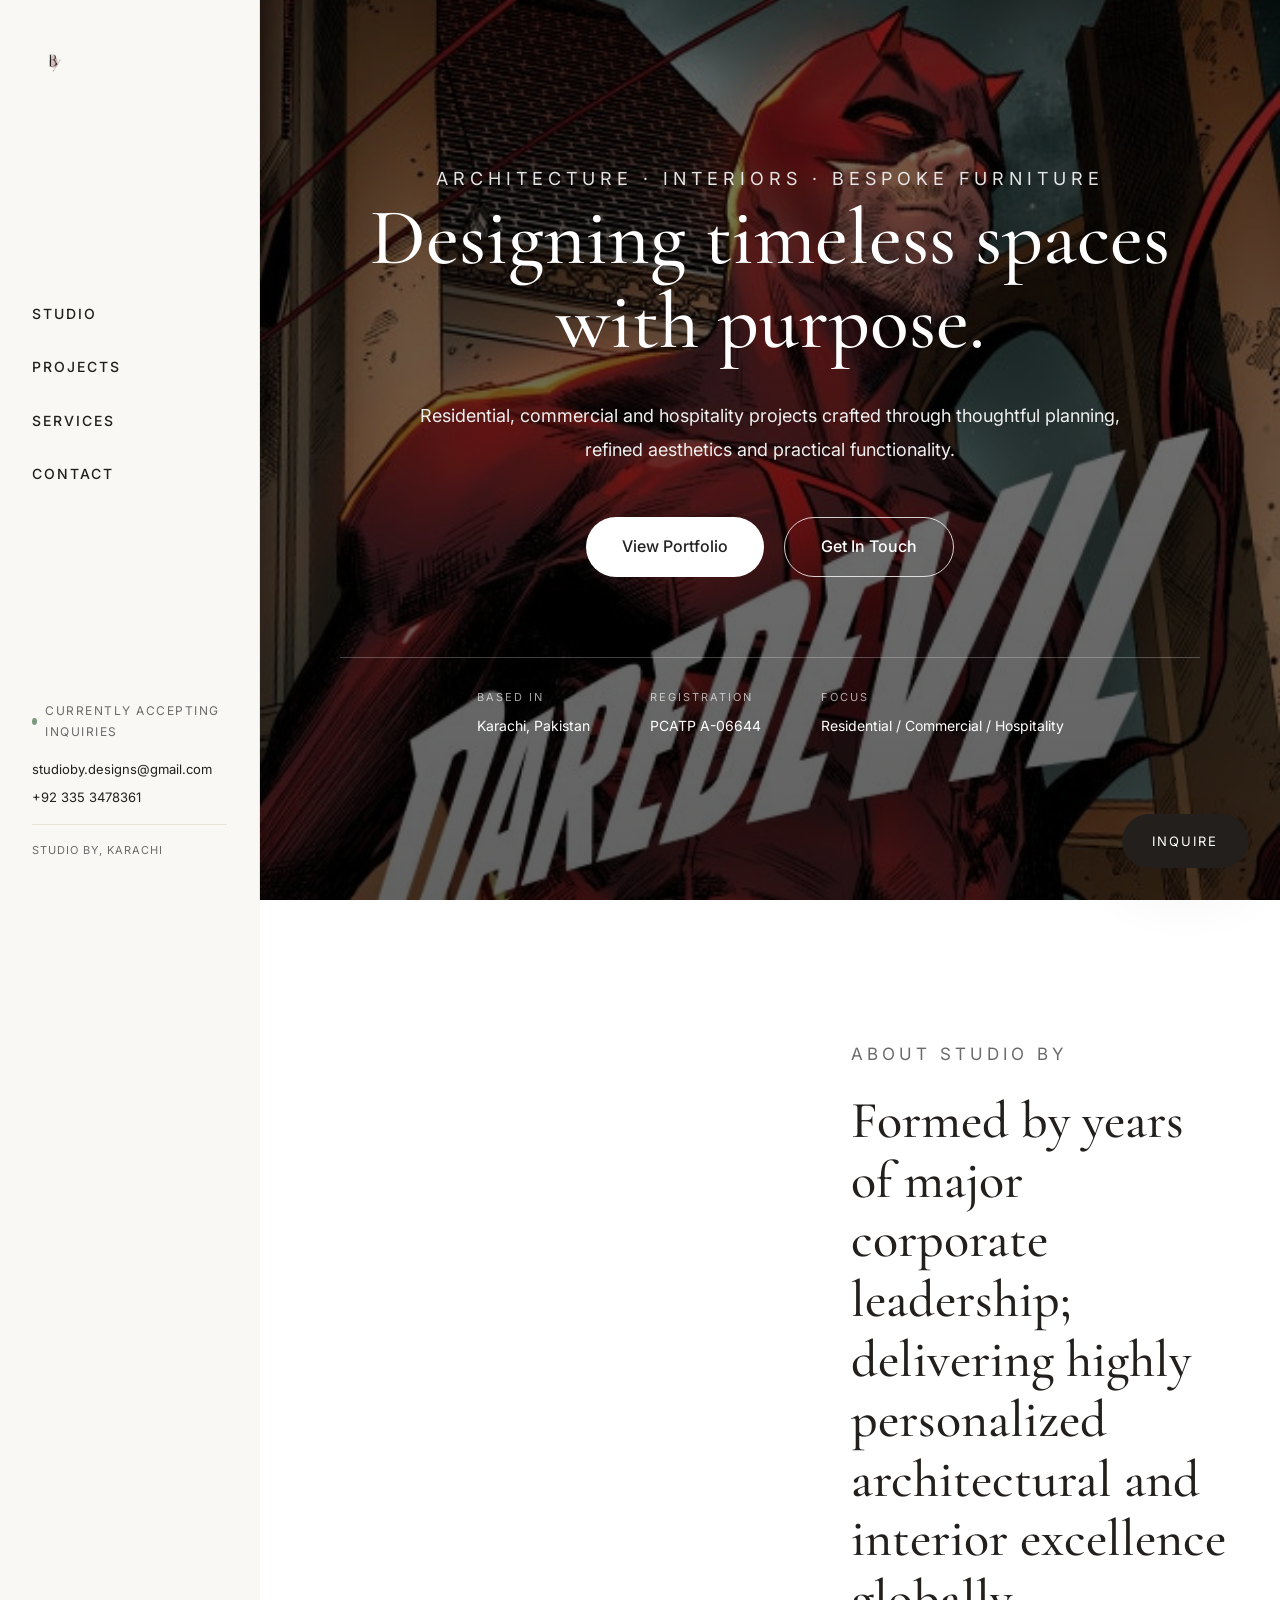
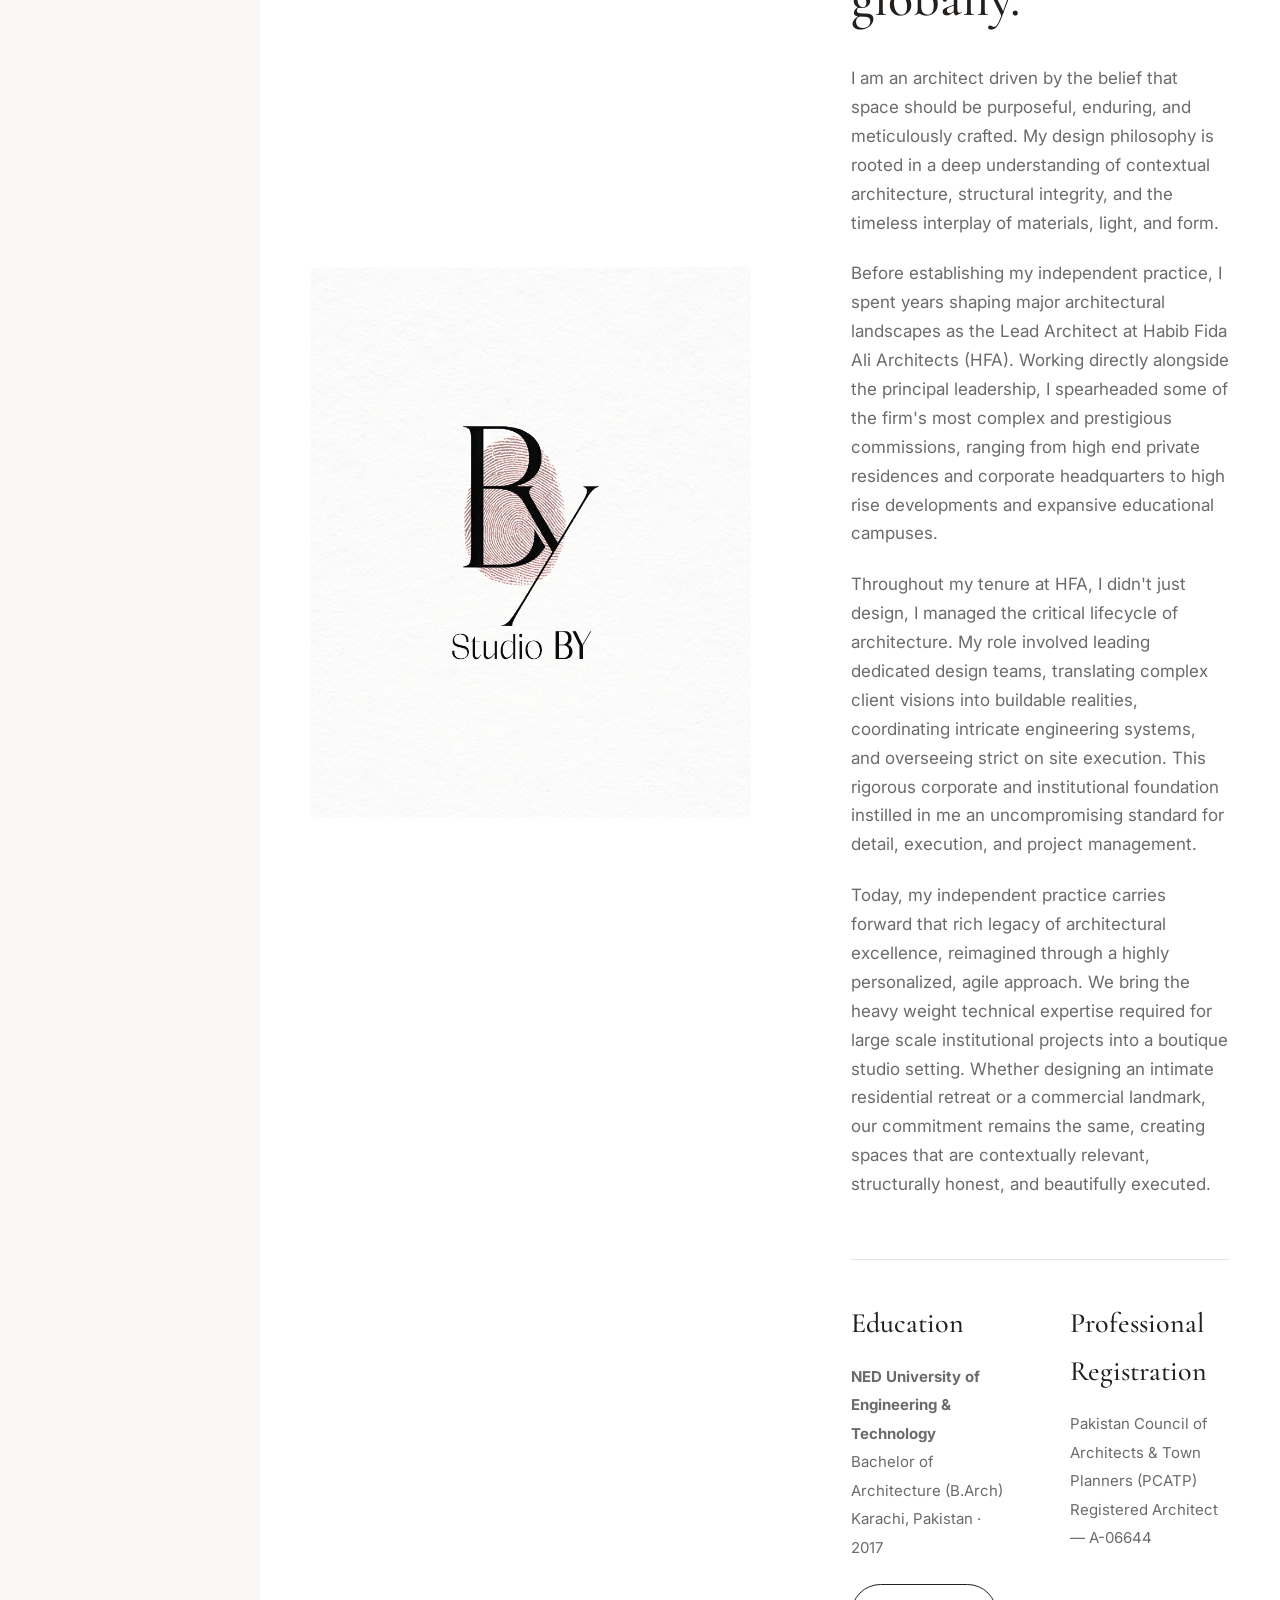
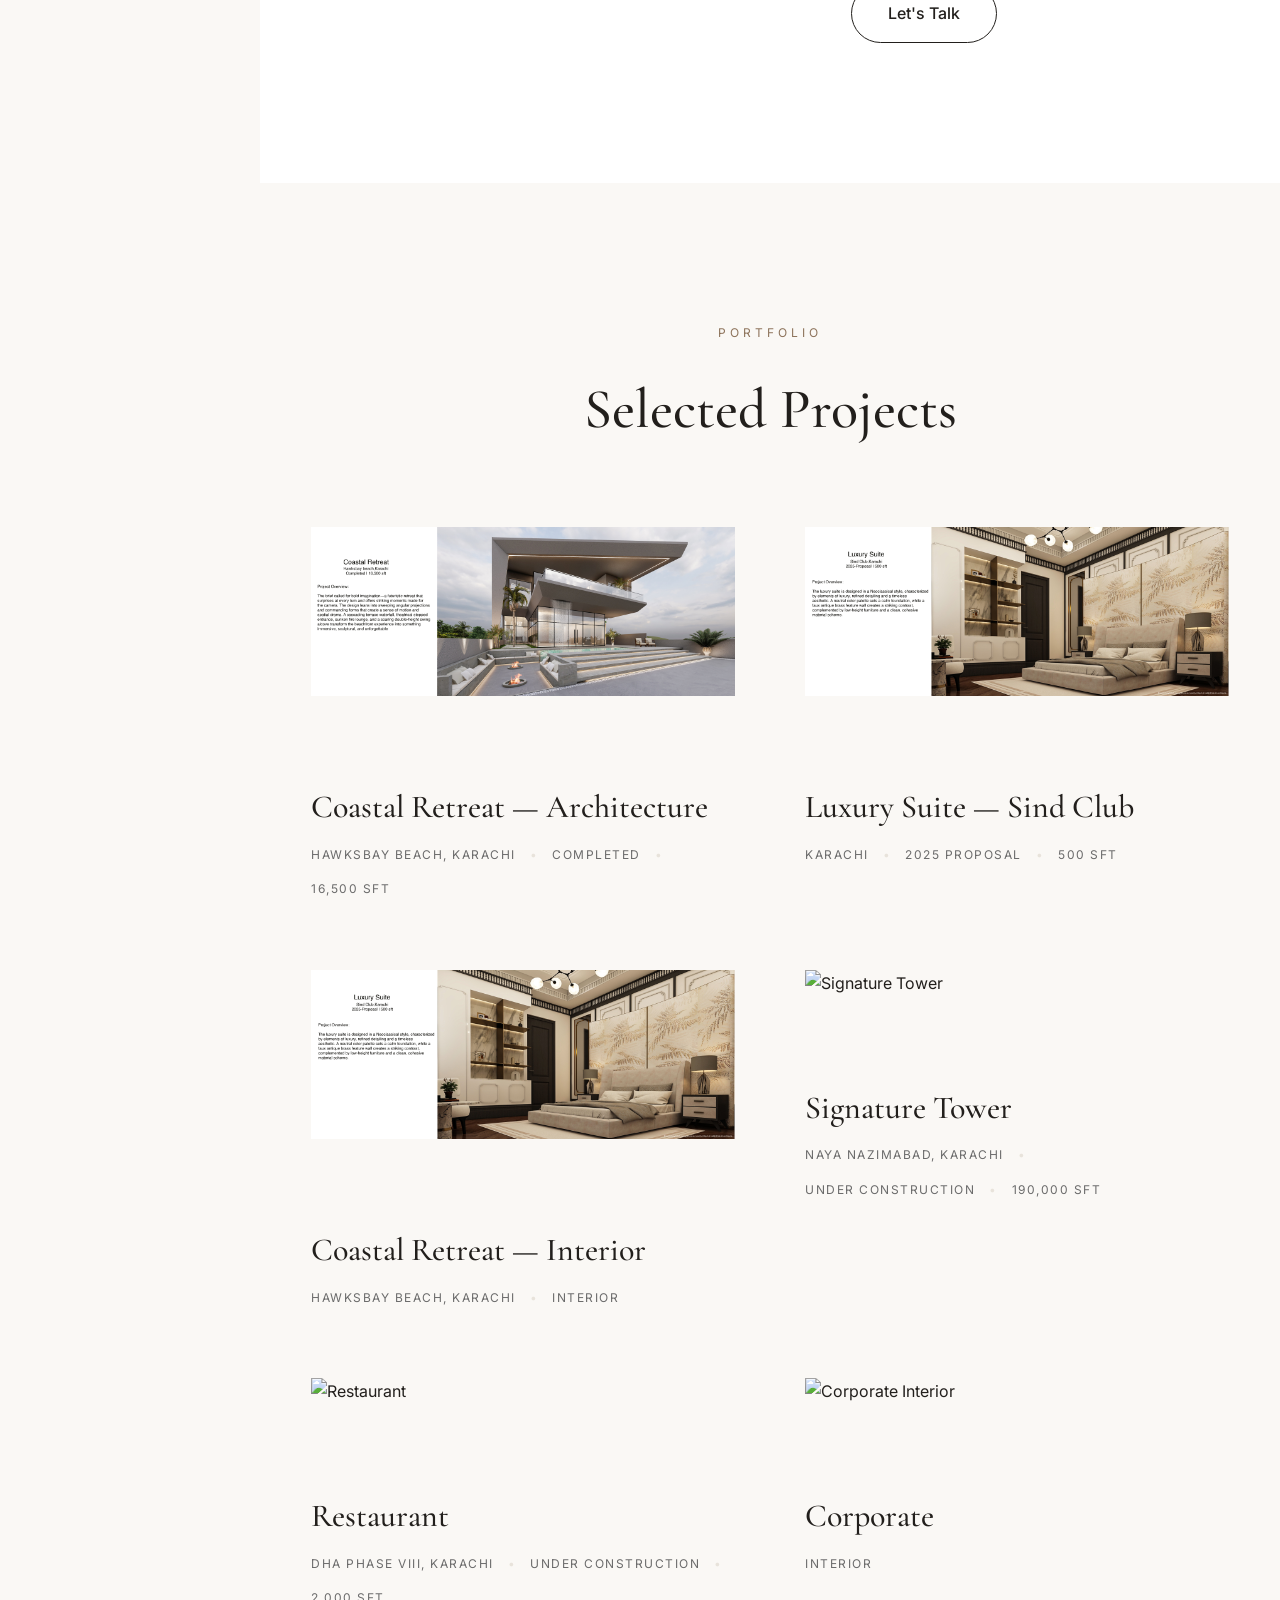
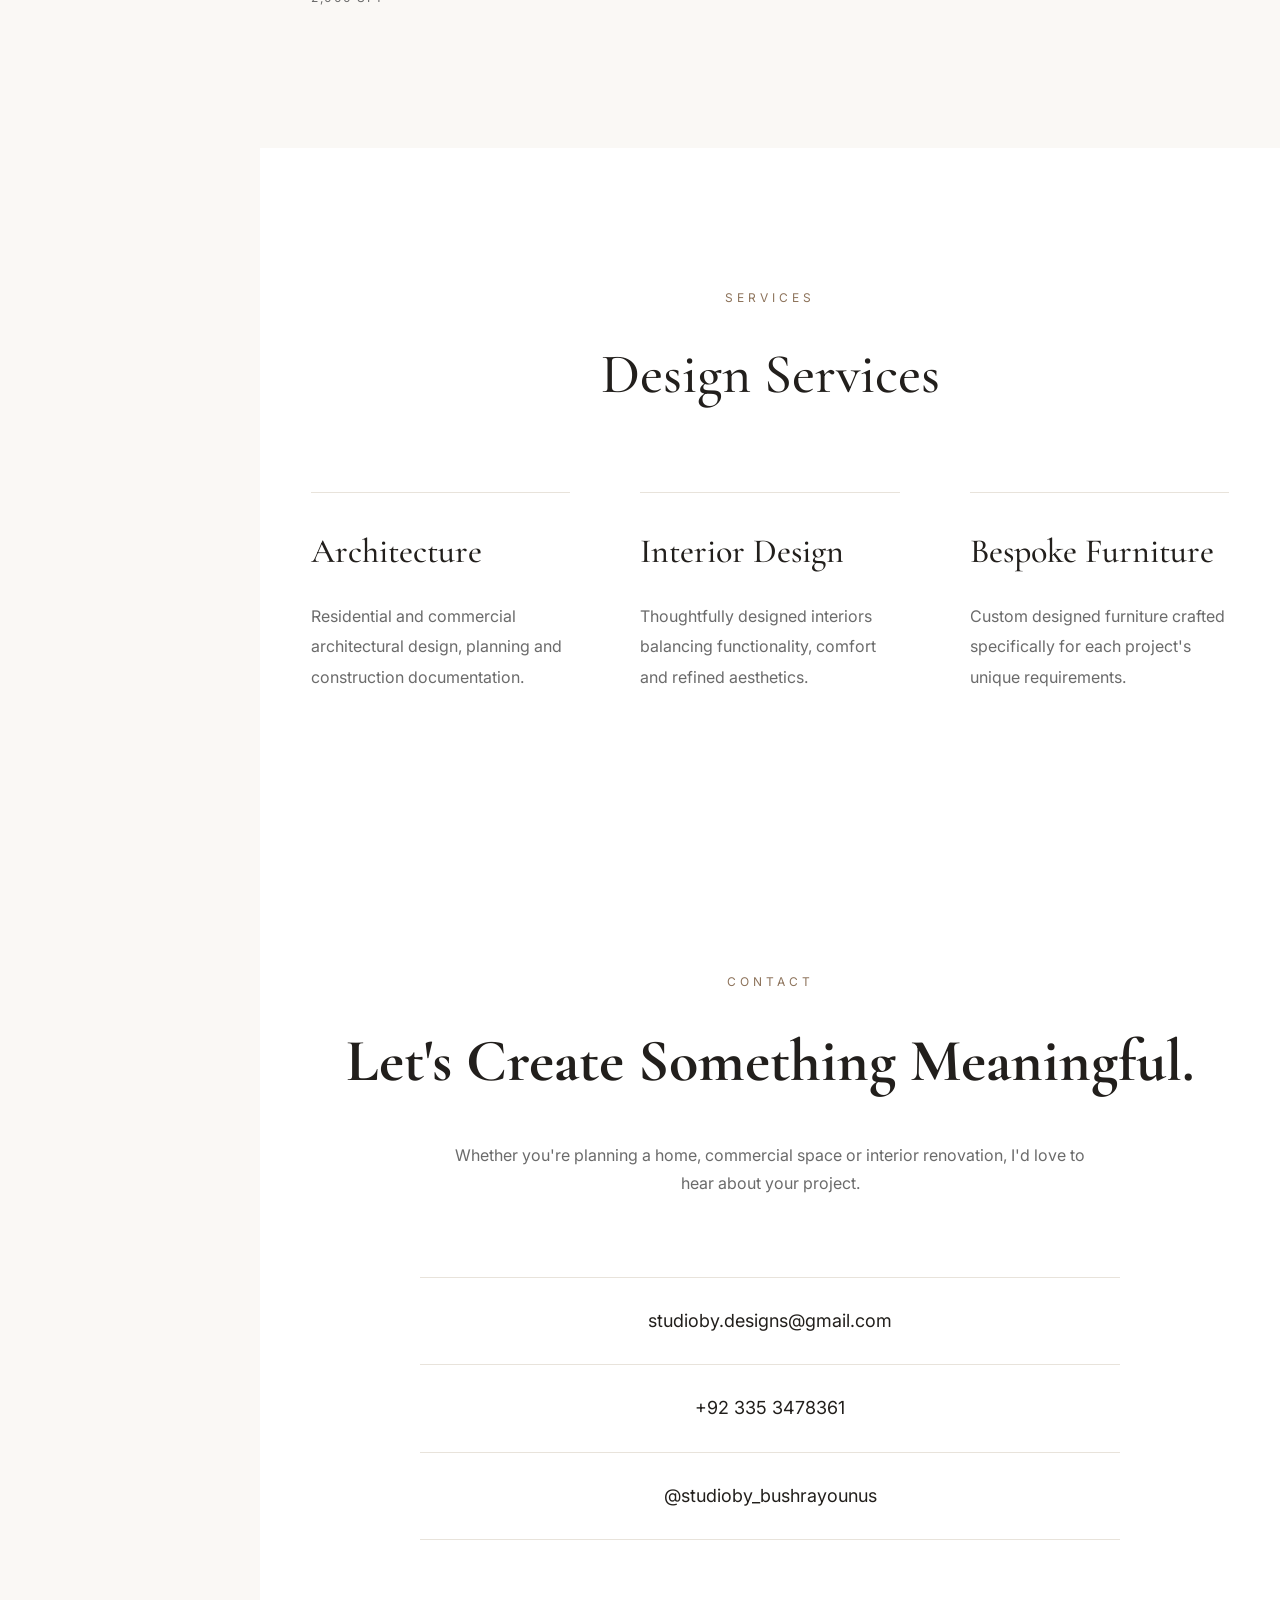
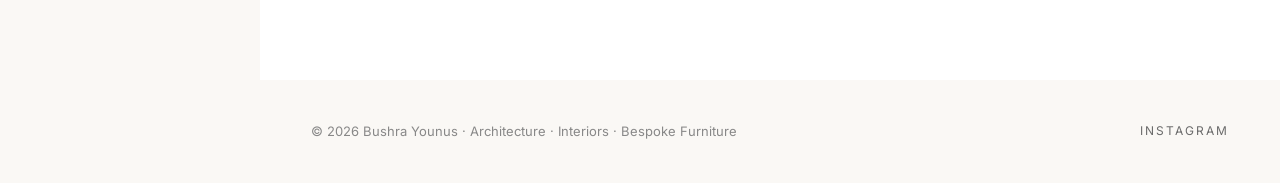
==== commit 302a4e2f: "Add files via upload" ====
--- a/index.html
+++ b/index.html
@@ -226,7 +226,7 @@
 
 <div class="project-grid">
 
-<div class="project-card" data-project="project1" data-images="assets/projects/project1/cover.jpg">
+<a class="project-card" href="projects/project1.html">
 
 <div class="project-image">
 <img src="assets/projects/project1/cover.jpg" alt="Coastal Retreat Architecture">
@@ -241,9 +241,9 @@
 
 </div>
 
-</div>
-
-<div class="project-card" data-project="project2" data-images="assets/projects/project2/cover.jpg">
+</a>
+
+<a class="project-card" href="projects/project2.html">
 
 <div class="project-image">
 <img src="assets/projects/project2/cover.jpg" alt="Luxury Suite">
@@ -258,9 +258,9 @@
 
 </div>
 
-</div>
-
-<div class="project-card" data-project="project3" data-images="assets/projects/project3/cover.jpg">
+</a>
+
+<a class="project-card" href="projects/project3.html">
 
 <div class="project-image">
 <img src="assets/projects/project3/cover.jpg" alt="Coastal Retreat Interior">
@@ -275,9 +275,9 @@
 
 </div>
 
-</div>
-
-<div class="project-card" data-project="project4" data-images="assets/projects/project4/cover.jpg">
+</a>
+
+<a class="project-card" href="projects/project4.html">
 
 <div class="project-image">
 <img src="assets/projects/project4/cover.jpg" alt="Signature Tower">
@@ -292,9 +292,9 @@
 
 </div>
 
-</div>
-
-<div class="project-card" data-project="project5" data-images="assets/projects/project5/cover.jpg">
+</a>
+
+<a class="project-card" href="projects/project5.html">
 
 <div class="project-image">
 <img src="assets/projects/project5/cover.jpg" alt="Restaurant">
@@ -309,9 +309,9 @@
 
 </div>
 
-</div>
-
-<div class="project-card" data-project="project6" data-images="assets/projects/project6/cover.jpg">
+</a>
+
+<a class="project-card" href="projects/project6.html">
 
 <div class="project-image">
 <img src="assets/projects/project6/cover.jpg" alt="Corporate Interior">
@@ -326,7 +326,7 @@
 
 </div>
 
-</div>
+</a>
 
 </div>
 
@@ -485,20 +485,6 @@
 
 </main>
 
-<!-- ================= GALLERY ================= -->
-
-<div id="gallery" class="gallery">
-
-    <span class="gallery-close">&times;</span>
-
-    <img id="gallery-image" src="" alt="Project Image">
-
-    <button id="prev-btn">&#10094;</button>
-
-    <button id="next-btn">&#10095;</button>
-
-</div>
-
 <script src="script.js"></script>
 
 </body>
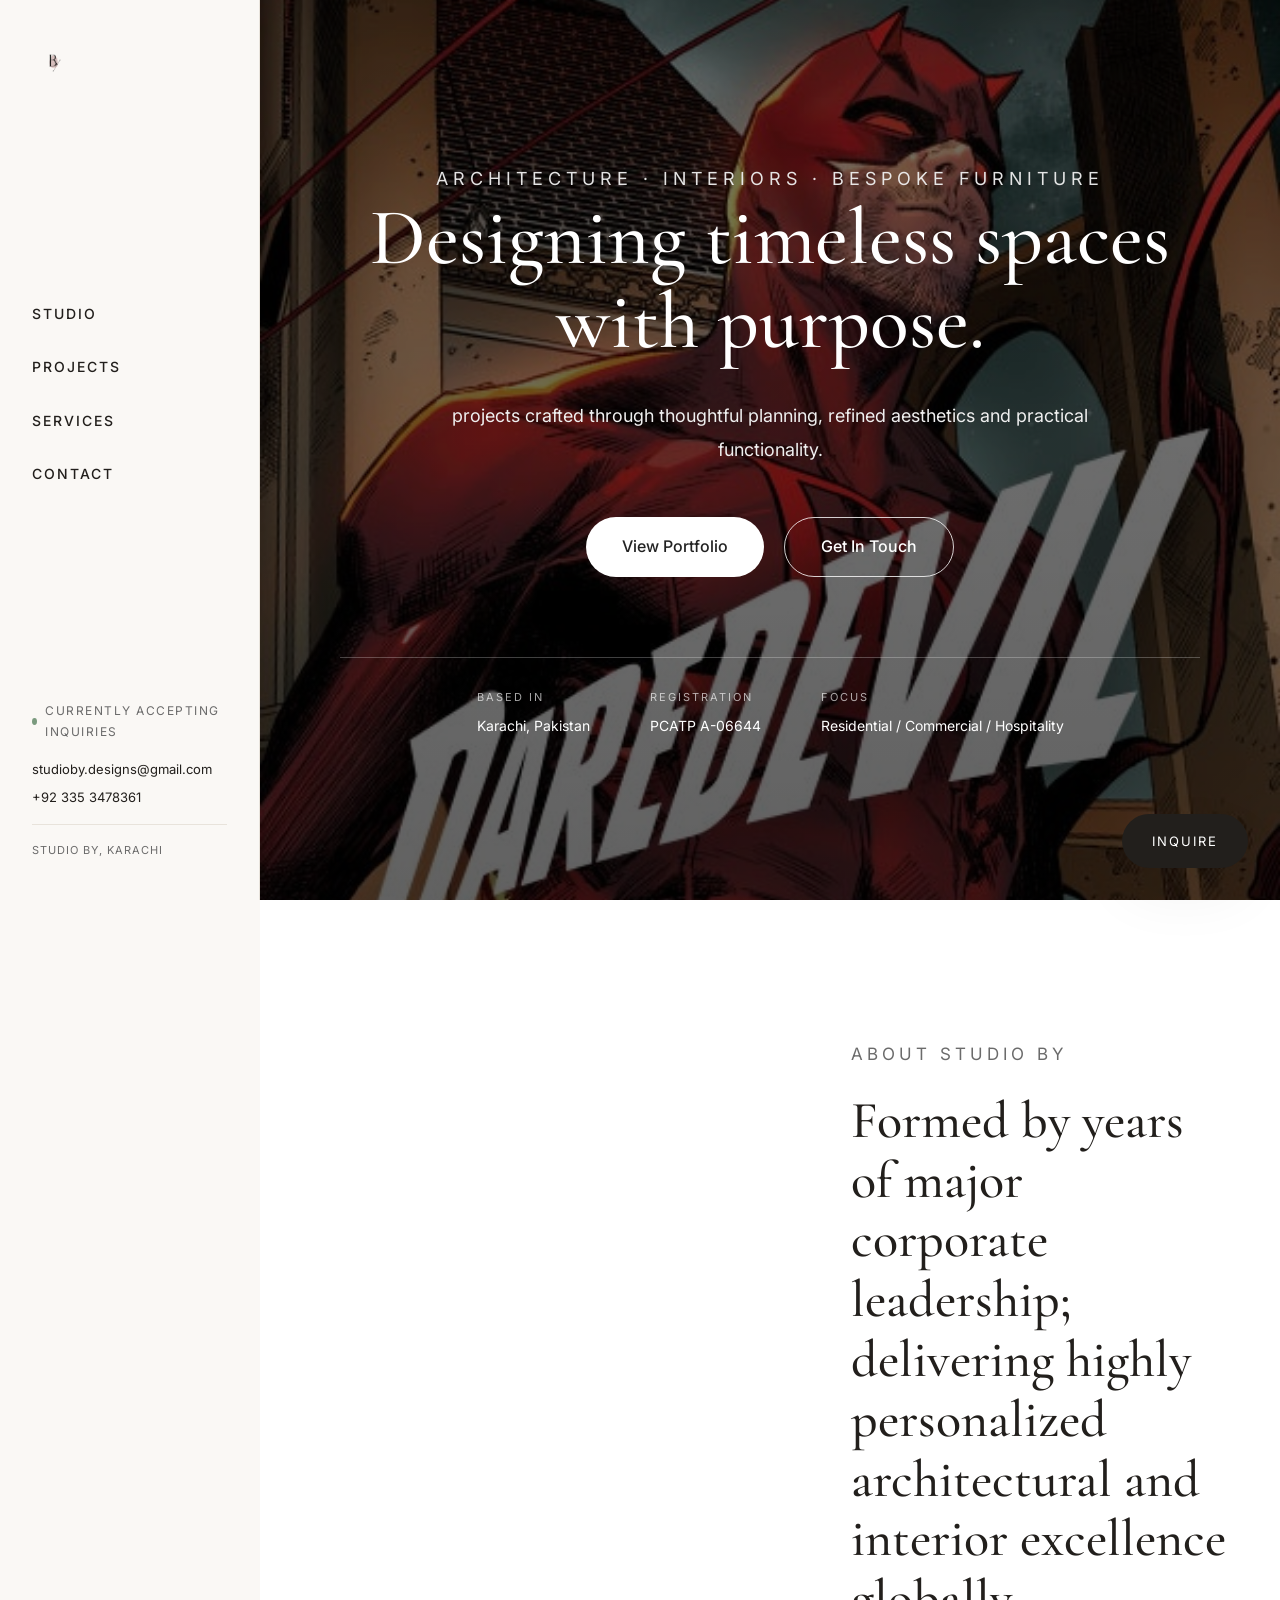
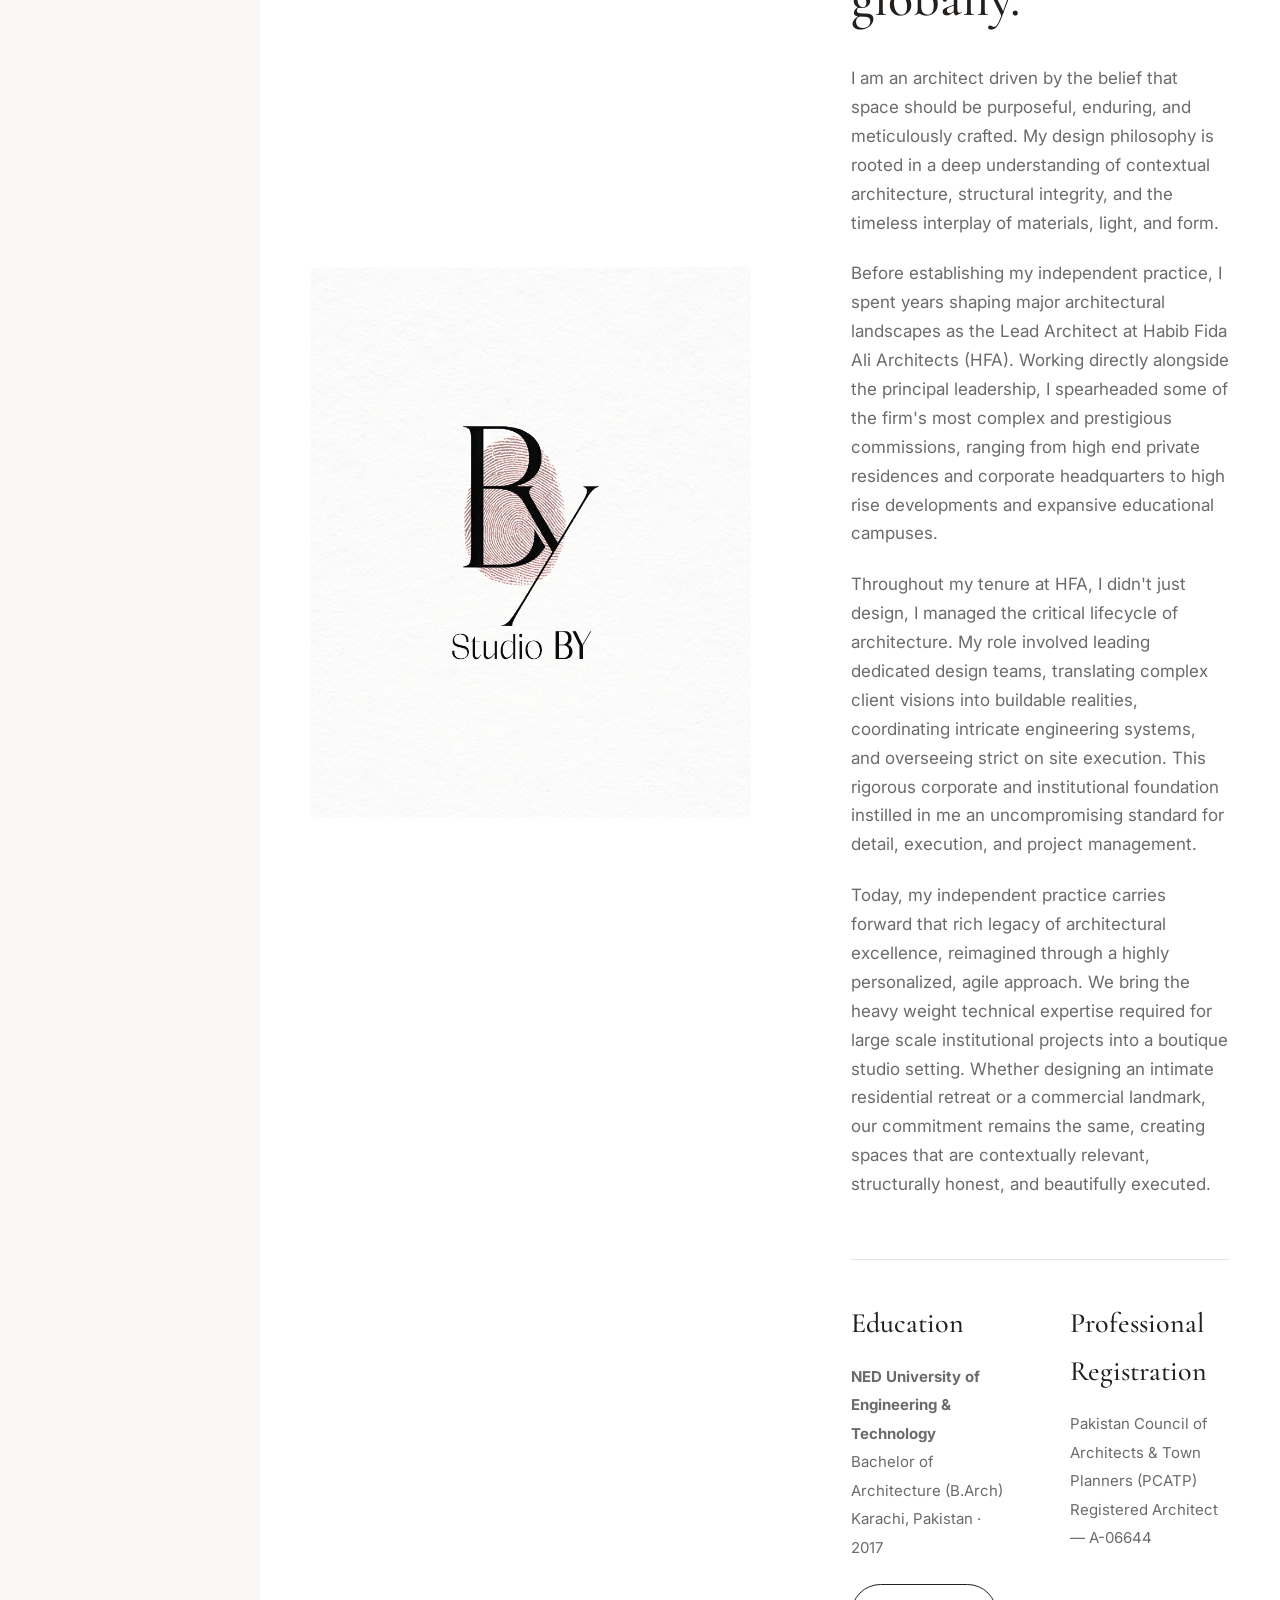
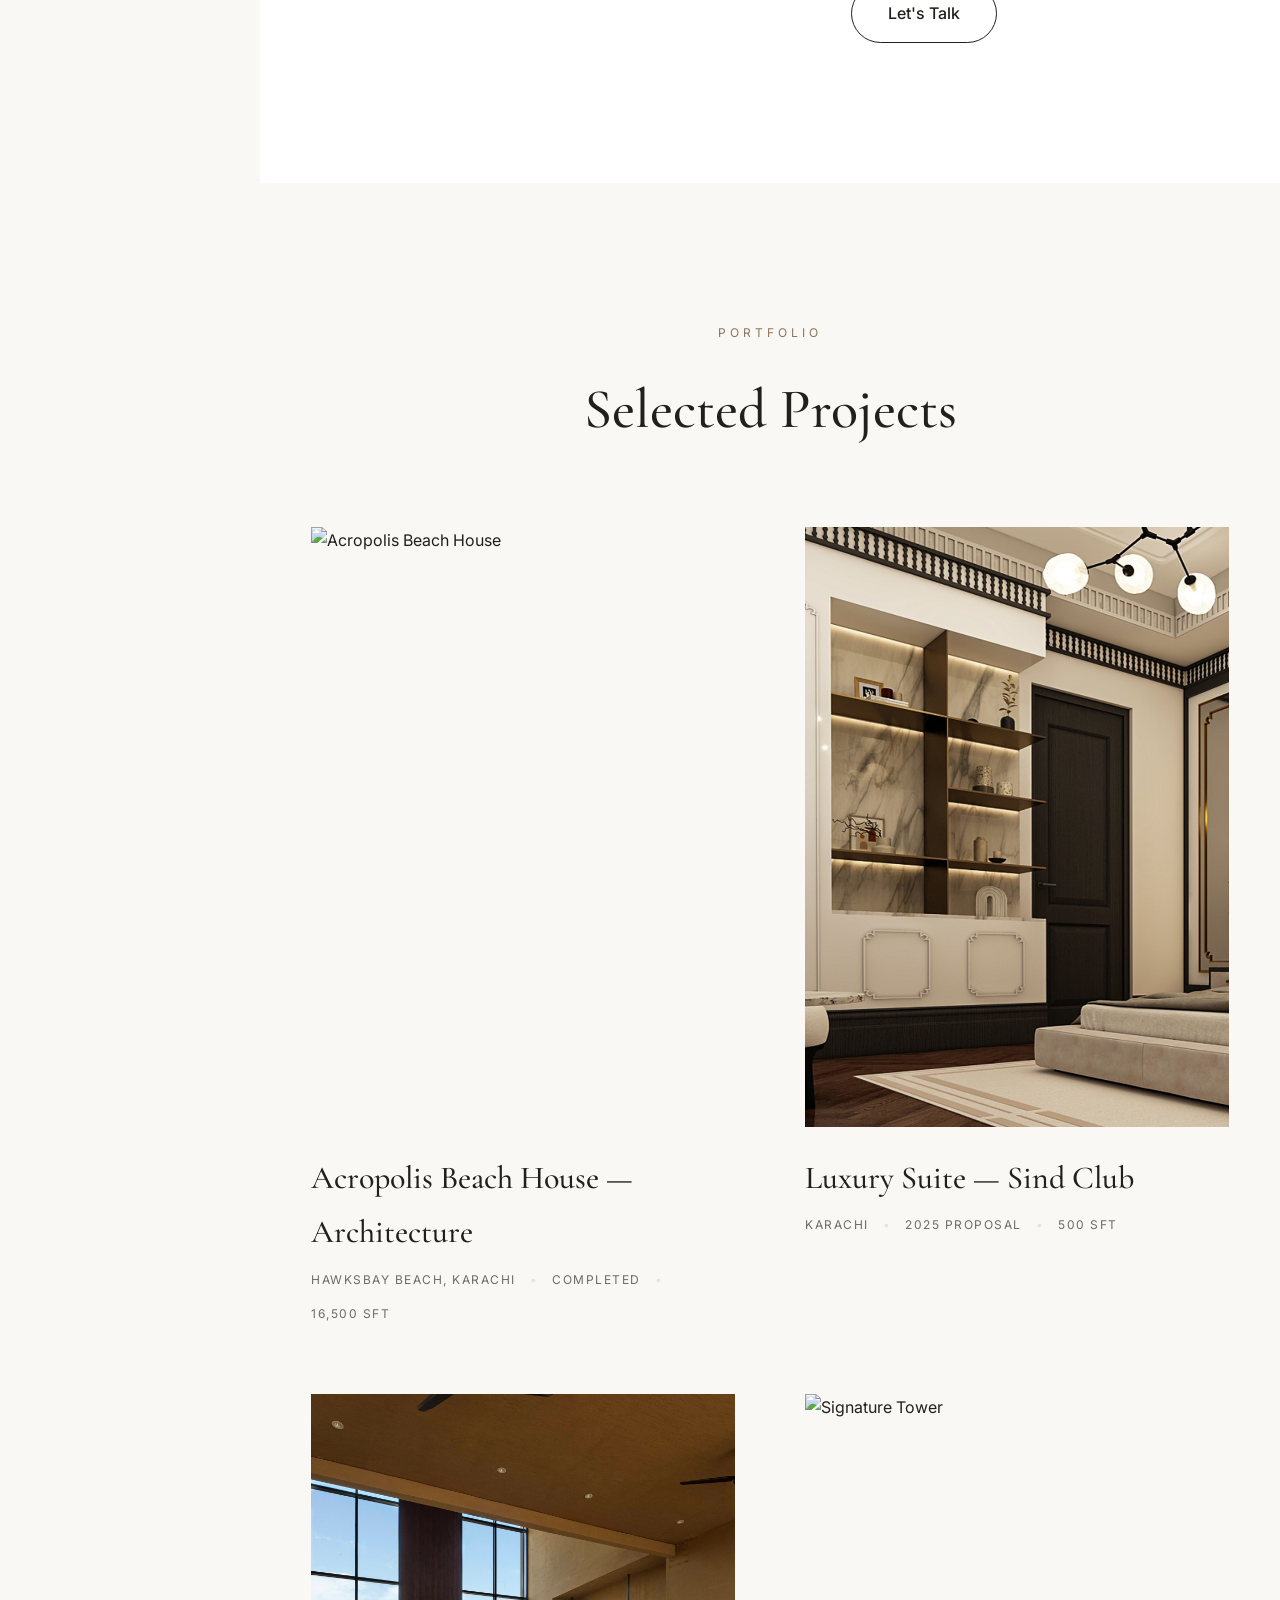
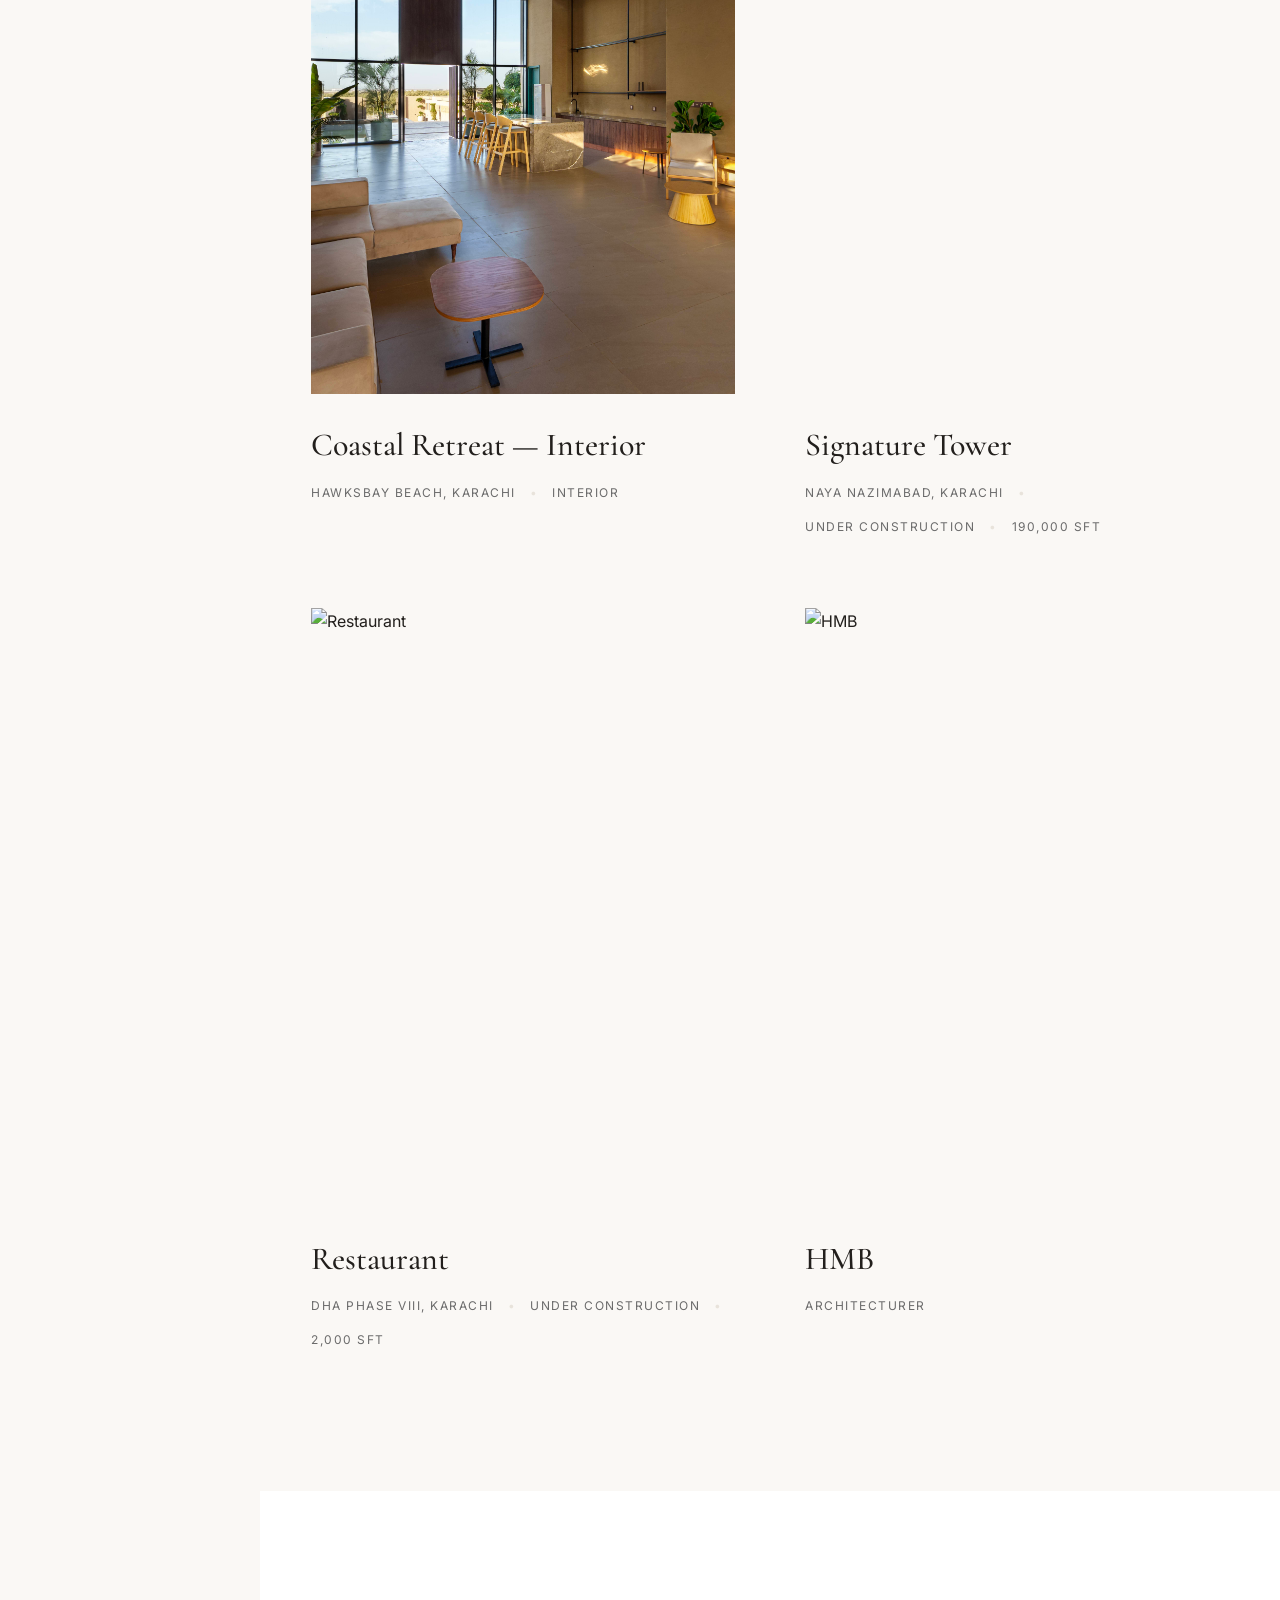
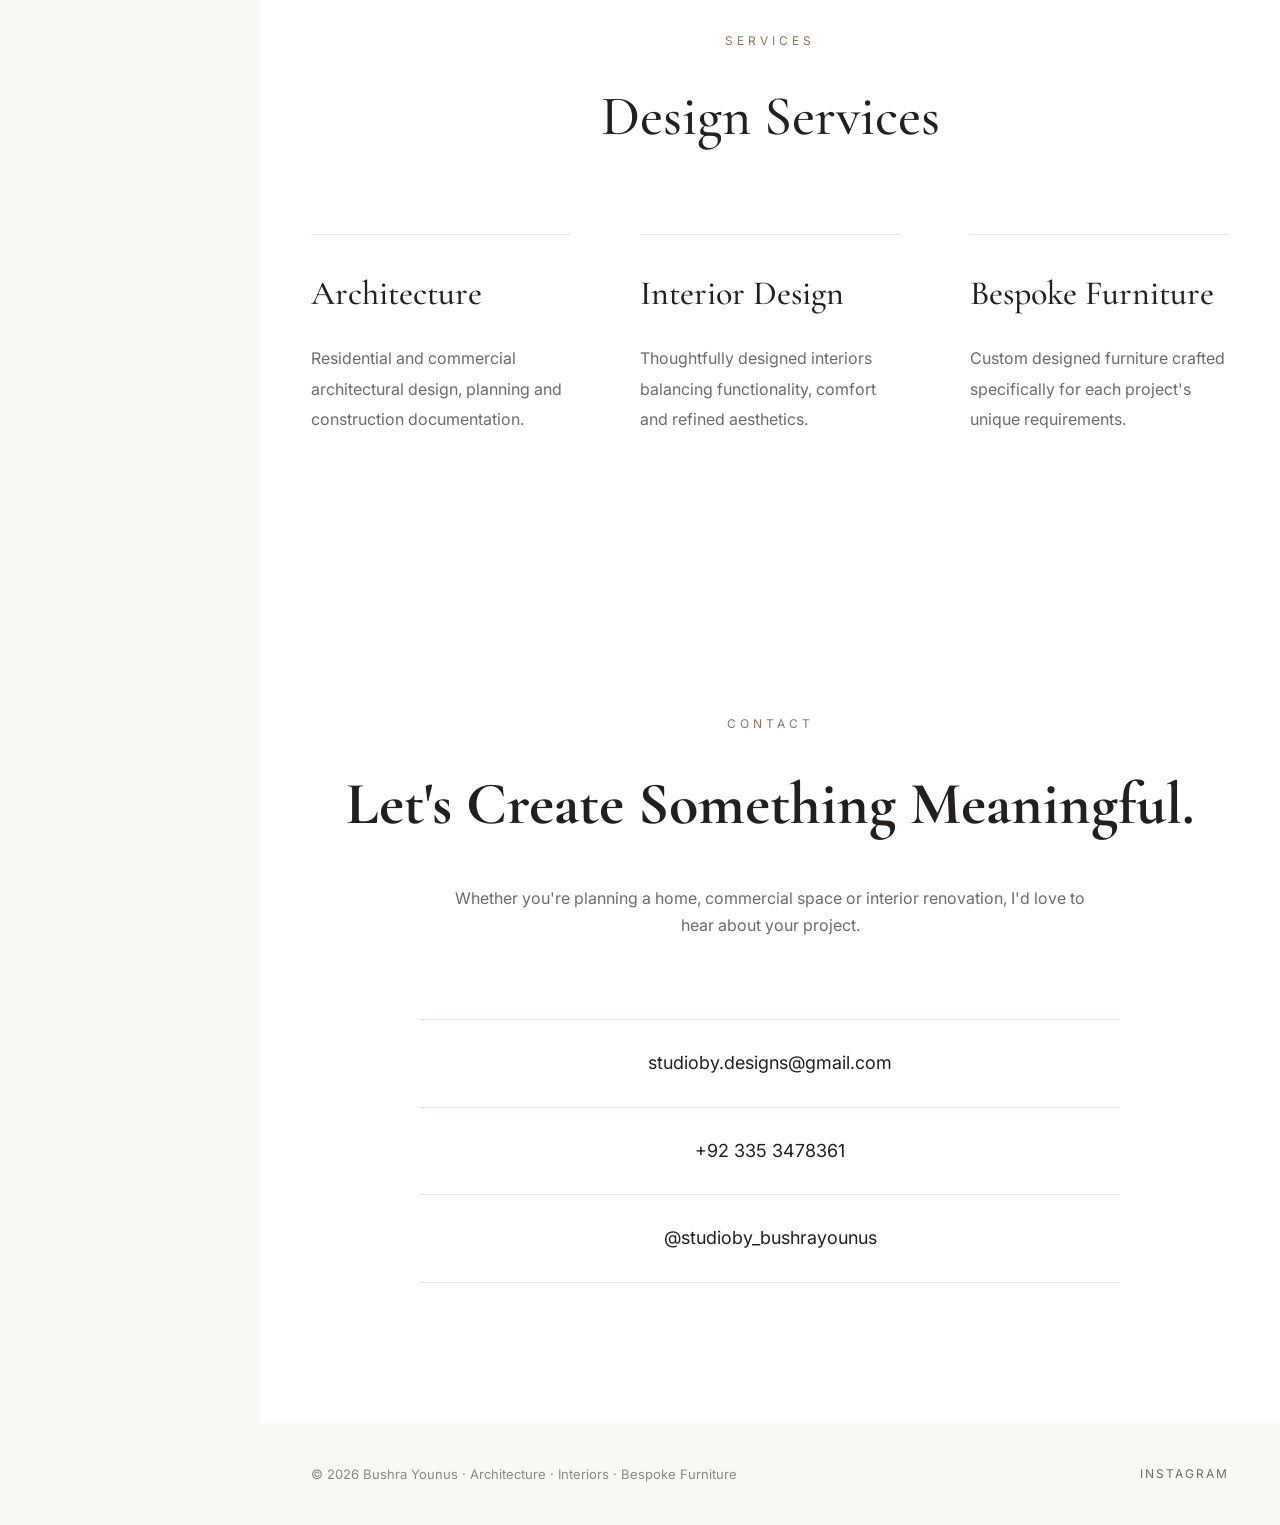
==== commit 94da47d1: "Update index.html" ====
--- a/index.html
+++ b/index.html
@@ -85,8 +85,7 @@
         </h1>
 
         <p>
-            Residential, commercial and hospitality projects
-            crafted through thoughtful planning,
+            projects crafted through thoughtful planning,
             refined aesthetics and practical functionality.
         </p>
 
@@ -229,13 +228,13 @@
 <a class="project-card" href="projects/project1.html">
 
 <div class="project-image">
-<img src="assets/projects/project1/cover.jpg" alt="Coastal Retreat Architecture">
-<span class="view-tag">View Project</span>
-</div>
-
-<div class="project-info">
-
-<h3>Coastal Retreat &mdash; Architecture</h3>
+<img src="assets/projects/project1/cover.jpg" alt="Acropolis Beach House">
+<span class="view-tag">View Project</span>
+</div>
+
+<div class="project-info">
+
+<h3>Acropolis Beach House &mdash; Architecture</h3>
 
 <p class="project-meta"><span>Hawksbay Beach, Karachi</span><span>Completed</span><span>16,500 sft</span></p>
 
@@ -314,15 +313,15 @@
 <a class="project-card" href="projects/project6.html">
 
 <div class="project-image">
-<img src="assets/projects/project6/cover.jpg" alt="Corporate Interior">
-<span class="view-tag">View Project</span>
-</div>
-
-<div class="project-info">
-
-<h3>Corporate</h3>
-
-<p class="project-meta"><span>Interior</span></p>
+<img src="assets/projects/project6/cover.jpg" alt="HMB">
+<span class="view-tag">View Project</span>
+</div>
+
+<div class="project-info">
+
+<h3>HMB</h3>
+
+<p class="project-meta"><span>Architecturer</span></p>
 
 </div>
 
--- a/style.css
+++ b/style.css
@@ -1189,243 +1189,237 @@
 
 }
 
-.project-image{
-
-    margin-bottom:60px;
-
-    overflow:hidden;
+.project-gallery{
+
+    display:flex;
+
+    flex-direction:column;
+
+    gap:40px;
+
+    margin-top:10px;
+
+}
+
+.project-gallery img{
+
+    width:100%;
+
+    height:auto;
+
+    display:block;
+
+    opacity:0;
+
+    animation:figureFadeIn .5s ease forwards;
+
+}
+
+@keyframes figureFadeIn{
+
+    to{ opacity:1; }
+
+}
+
+.more-projects{
+
+    background:#fff;
+
+    border-top:1px solid var(--border);
+
+}
+
+.more-projects-grid{
+
+    display:grid;
+
+    grid-template-columns:repeat(3,1fr);
+
+    gap:50px;
+
+}
+
+.more-project-card{
+
+    display:block;
+
+}
+
+.more-project-card img{
+
+    height:320px;
+
+    object-fit:cover;
+
+    margin-bottom:18px;
+
+}
+
+.more-project-card h3{
+
+    font-family:'Cormorant Garamond',serif;
+
+    font-size:24px;
+
+    font-weight:500;
+
+}
+
+.more-project-card p{
+
+    color:var(--muted);
+
+    font-size:12px;
+
+    text-transform:uppercase;
+
+    letter-spacing:1.5px;
+
+    margin-top:6px;
+
+}
+
+
+/* ================= RESPONSIVE ================= */
+
+@media(max-width:1000px){
+
+.sidebar{
+
+    transform:translateX(-100%);
+
+    transition:.4s;
+
+    width:280px;
+
+}
+
+.sidebar.open{
+
+    transform:translateX(0);
+
+}
+
+.menu-toggle{
+
+    display:flex;
+
+}
+
+.main{
+
+    margin-left:0;
+
+}
+
+.inquire-btn{
+
+    bottom:24px;
+
+    right:24px;
+
+    padding:14px 24px;
+
+}
+
+}
+
+@media(max-width:900px){
+
+.hero h1{
+
+font-size:48px;
+
+}
+
+.hero-meta{
+
+    flex-direction:column;
+
+    gap:20px;
+
+    align-items:center;
+
+    text-align:center;
+
+}
+
+.hero-meta-item{
+
+    align-items:center;
+
+}
+
+.about .container{
+
+grid-template-columns:1fr;
+
+gap:60px;
+
+}
+
+.project-grid{
+
+grid-template-columns:1fr;
+
+gap:50px;
 
 }
 
 .project-image img{
 
-    width:100%;
-
-    height:auto;
+height:420px;
+
+}
+
+.services-grid{
+
+grid-template-columns:1fr;
+
+}
+
+.contact h2{
+
+font-size:40px;
+
+}
+
+.section{
+
+padding:90px 0;
+
+}
+
+.footer-inner{
+
+    flex-direction:column;
+
+    text-align:center;
+
+}
+
+.project-hero-content h1{
+
+    font-size:38px;
+
+}
+
+.stats-row{
+
+    gap:30px;
 
 }
 
 .project-image-grid{
 
-    display:grid;
-
-    grid-template-columns:1fr 1fr;
-
-    gap:24px;
-
-    margin-bottom:60px;
-
-}
-
-.project-image-grid img{
-
-    width:100%;
-
-    height:420px;
-
-    object-fit:cover;
-
-}
-
-.more-projects{
-
-    background:#fff;
-
-    border-top:1px solid var(--border);
+    grid-template-columns:1fr;
 
 }
 
 .more-projects-grid{
 
-    display:grid;
-
-    grid-template-columns:repeat(3,1fr);
-
-    gap:50px;
-
-}
-
-.more-project-card{
-
-    display:block;
-
-}
-
-.more-project-card img{
-
-    height:320px;
-
-    object-fit:cover;
-
-    margin-bottom:18px;
-
-}
-
-.more-project-card h3{
-
-    font-family:'Cormorant Garamond',serif;
-
-    font-size:24px;
-
-    font-weight:500;
-
-}
-
-.more-project-card p{
-
-    color:var(--muted);
-
-    font-size:12px;
-
-    text-transform:uppercase;
-
-    letter-spacing:1.5px;
-
-    margin-top:6px;
-
-}
-
-
-/* ================= RESPONSIVE ================= */
-
-@media(max-width:1000px){
-
-.sidebar{
-
-    transform:translateX(-100%);
-
-    transition:.4s;
-
-    width:280px;
-
-}
-
-.sidebar.open{
-
-    transform:translateX(0);
-
-}
-
-.menu-toggle{
-
-    display:flex;
-
-}
-
-.main{
-
-    margin-left:0;
-
-}
-
-.inquire-btn{
-
-    bottom:24px;
-
-    right:24px;
-
-    padding:14px 24px;
-
-}
-
-}
-
-@media(max-width:900px){
-
-.hero h1{
-
-font-size:48px;
-
-}
-
-.hero-meta{
-
-    flex-direction:column;
-
-    gap:20px;
-
-    align-items:center;
-
-    text-align:center;
-
-}
-
-.hero-meta-item{
-
-    align-items:center;
-
-}
-
-.about .container{
-
-grid-template-columns:1fr;
-
-gap:60px;
-
-}
-
-.project-grid{
-
-grid-template-columns:1fr;
-
-gap:50px;
-
-}
-
-.project-image img{
-
-height:420px;
-
-}
-
-.services-grid{
-
-grid-template-columns:1fr;
-
-}
-
-.contact h2{
-
-font-size:40px;
-
-}
-
-.section{
-
-padding:90px 0;
-
-}
-
-.footer-inner{
-
-    flex-direction:column;
-
-    text-align:center;
-
-}
-
-.project-hero-content h1{
-
-    font-size:38px;
-
-}
-
-.stats-row{
-
-    gap:30px;
-
-}
-
-.project-image-grid{
-
     grid-template-columns:1fr;
 
 }
 
-.more-projects-grid{
-
-    grid-template-columns:1fr;
-
-}
-
-}
+}
